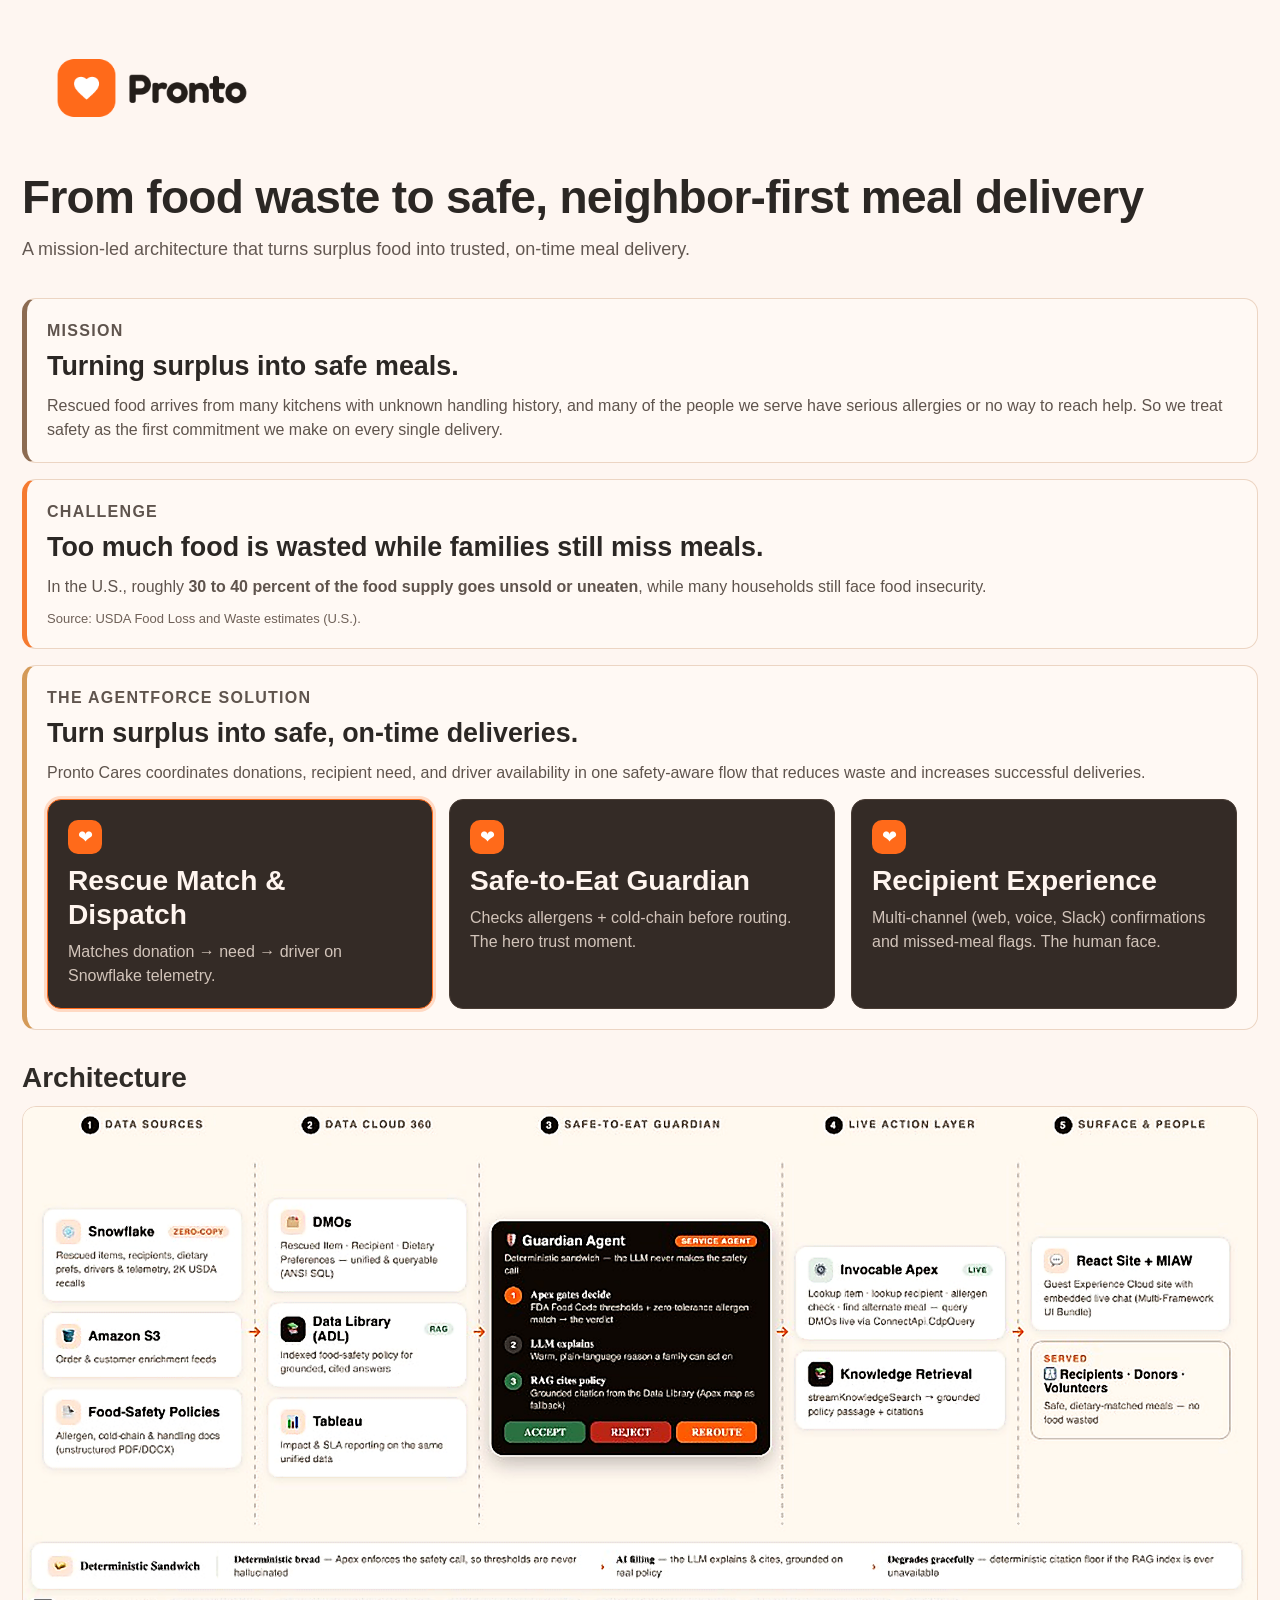
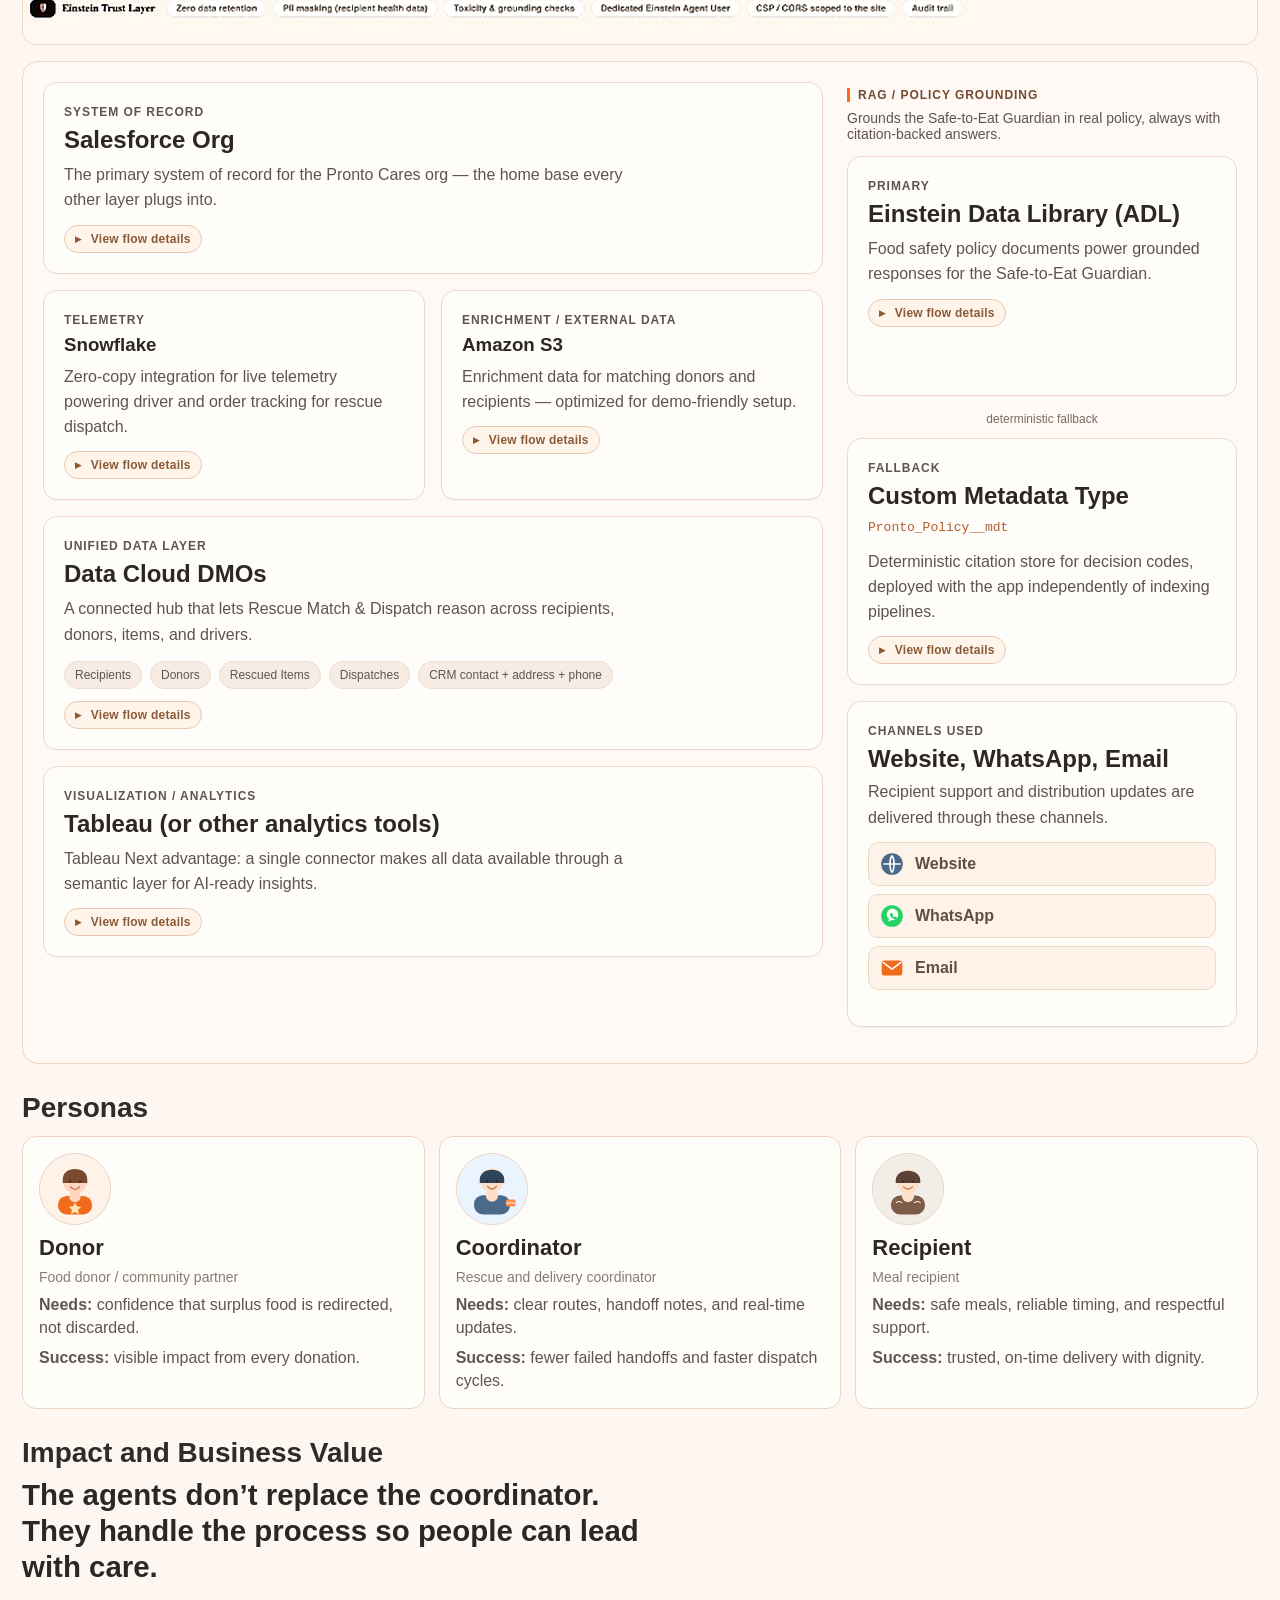
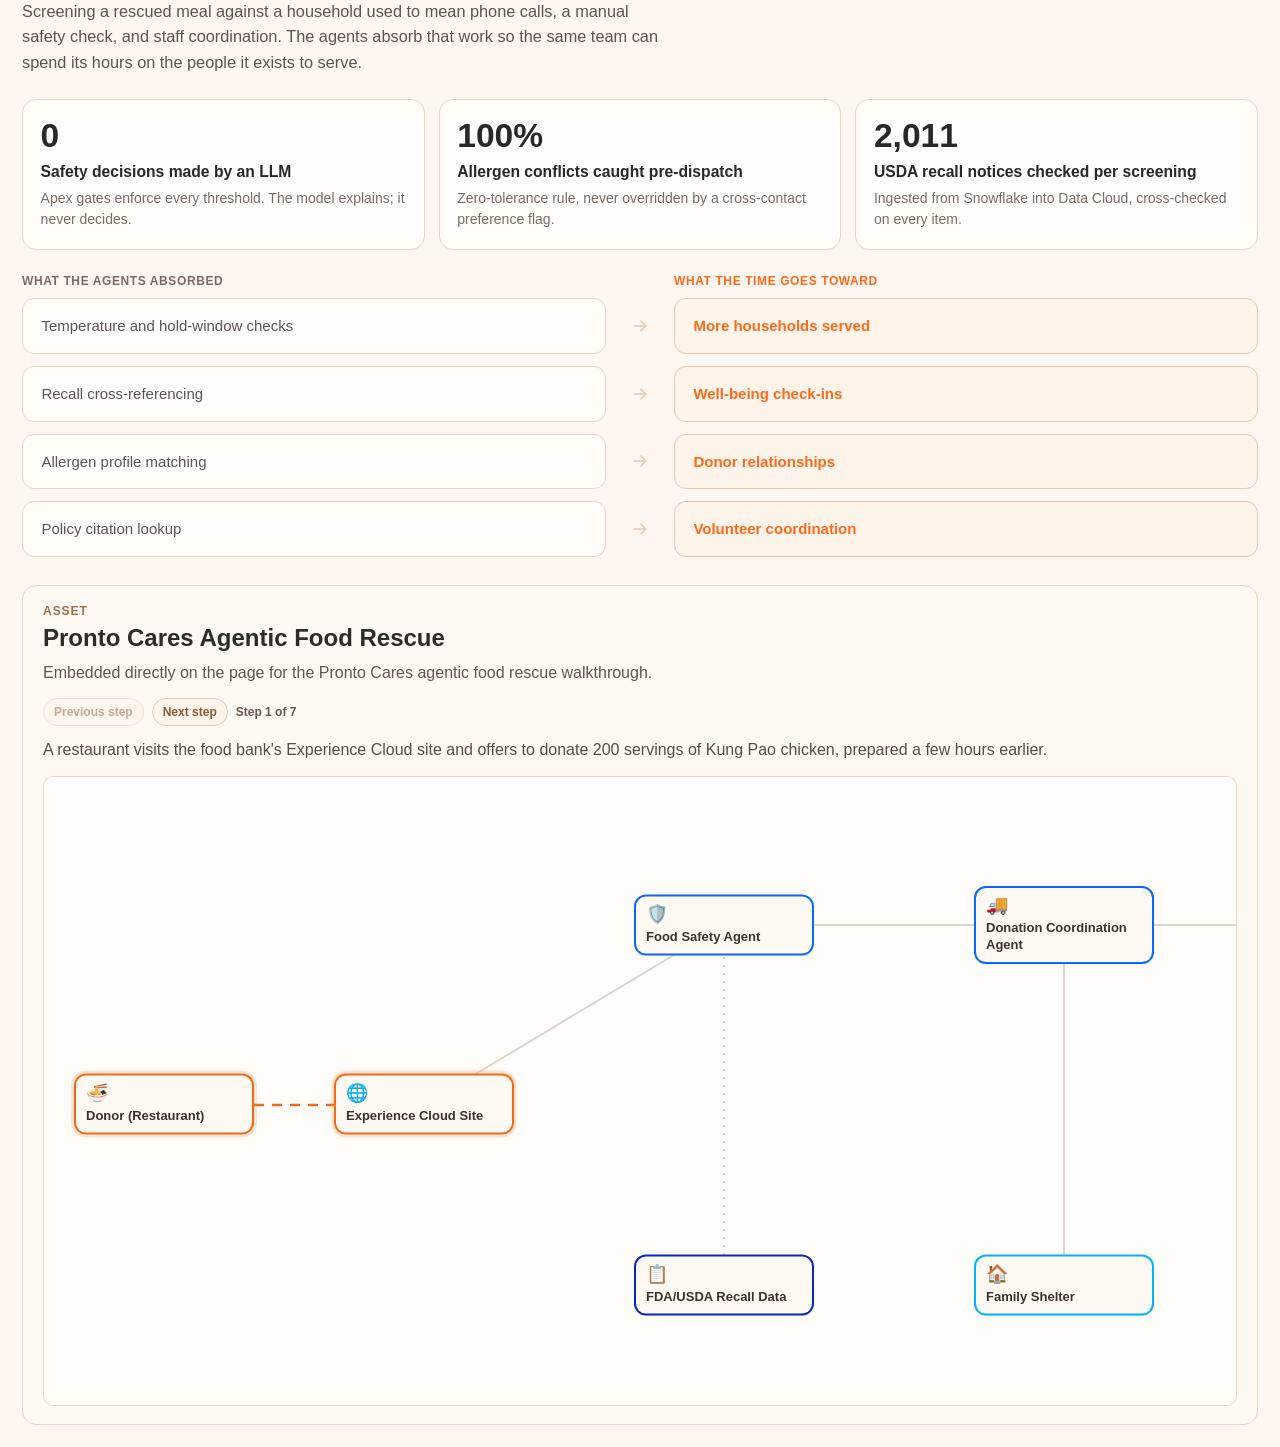
==== index.html @ dd4c53a1 "Ship higher-resolution architecture diagram for clearer readability. Use a 4K source image and const" ====
<!doctype html>
<html lang="en">
  <head>
    <meta charset="UTF-8" />
    <meta name="viewport" content="width=device-width, initial-scale=1.0" />
    <title>Pronto Cares Data Architecture</title>
    <link rel="icon" type="image/svg+xml" href="./assets/favicon-heart.svg" />
    <link rel="stylesheet" href="./styles.css" />
  </head>
  <body>
    <main class="page">
      <header class="hero">
        <img
          class="hero-logo"
          src="./extracted_images/pronto-logo-primary.png"
          alt="Pronto logo"
        />
        <div class="hero-message">
          <h1>From food waste to safe, neighbor-first meal delivery</h1>
          <p class="hero-subtitle">
            A mission-led architecture that turns surplus food into trusted, on-time meal delivery.
          </p>
        </div>
      </header>

      <section class="narrative-grid">
        <section class="narrative narrative-card mission-section">
          <p class="eyebrow">Mission</p>
          <h2>Turning surplus into safe meals.</h2>
          <p>
            Rescued food arrives from many kitchens with unknown handling history, and many of
            the people we serve have serious allergies or no way to reach help. So we treat
            safety as the first commitment we make on every single delivery.
          </p>
        </section>

        <section class="narrative narrative-card challenge-section">
          <p class="eyebrow">Challenge</p>
          <h2>Too much food is wasted while families still miss meals.</h2>
          <p>
            In the U.S., roughly <strong>30 to 40 percent of the food supply goes unsold or uneaten</strong>,
            while many households still face food insecurity.
          </p>
          <p class="source-note">Source: USDA Food Loss and Waste estimates (U.S.).</p>
        </section>

        <section class="narrative narrative-card solution-section">
          <p class="eyebrow">The Agentforce Solution</p>
          <h2>Turn surplus into safe, on-time deliveries.</h2>
          <p>
            Pronto Cares coordinates donations, recipient need, and driver availability in one
            safety-aware flow that reduces waste and increases successful deliveries.
          </p>
          <div class="agent-grid solution-agent-grid">
            <article class="agent-card clickable" data-id="rescueMatchDispatch">
              <div class="agent-chip" aria-hidden="true">❤</div>
              <h3>Rescue Match &amp; Dispatch</h3>
              <p>
                Matches donation → need → driver on Snowflake telemetry.
              </p>
            </article>

            <article class="agent-card clickable" data-id="safeToEatGuardian">
              <div class="agent-chip" aria-hidden="true">❤</div>
              <h3>Safe-to-Eat Guardian</h3>
              <p>
                Checks allergens + cold-chain before routing. The hero trust moment.
              </p>
            </article>

            <article class="agent-card clickable" data-id="wellBeingCheckIn">
              <div class="agent-chip" aria-hidden="true">❤</div>
              <h3>Recipient Experience</h3>
              <p>
                Multi-channel (web, voice, Slack) confirmations and missed-meal flags. The human face.
              </p>
            </article>
          </div>
        </section>

      </section>

      <h2 class="section-heading architecture-heading">Architecture</h2>
      <img
        class="architecture-reference-image"
        src="./assets/pronto-cares-reference-architecture-4k.png"
        alt="Pronto Cares reference architecture diagram"
        loading="eager"
        decoding="async"
      />
      <section class="architecture-canvas">
      <section class="layout">
        <section class="left-rail">
          <article class="card card-wide clickable architecture-card" data-id="salesforceOrg">
            <p class="label">System of Record</p>
            <h2>Salesforce Org</h2>
            <p>
              The primary system of record for the Pronto Cares org — the home
              base every other layer plugs into.
            </p>
            <button class="architecture-toggle" type="button" aria-expanded="false" aria-controls="flow-salesforceOrg">
              View flow details
            </button>
            <div class="flow-details" id="flow-salesforceOrg">
              <p><strong>Inputs:</strong> Agent interactions, service workflows, and CRM entities.</p>
              <p><strong>Transform:</strong> Operational context, routing rules, and case state are normalized.</p>
              <p><strong>Output:</strong> Structured records consumed by Data Cloud and downstream telemetry joins.</p>
            </div>
          </article>

          <div class="row">
            <article class="card clickable architecture-card" data-id="snowflake">
              <p class="label">Telemetry</p>
              <h3>Snowflake</h3>
              <p>
                Zero-copy integration for live telemetry powering driver and
                order tracking for rescue dispatch.
              </p>
              <button class="architecture-toggle" type="button" aria-expanded="false" aria-controls="flow-snowflake">
                View flow details
              </button>
              <div class="flow-details" id="flow-snowflake">
                <p><strong>Inputs:</strong> Driver pings, order lifecycle events, and dispatch timestamps.</p>
                <p><strong>Transform:</strong> Near real-time telemetry joins identify delay and exception patterns.</p>
                <p><strong>Output:</strong> Dispatch confidence signals used by Rescue Match &amp; Dispatch.</p>
              </div>
            </article>
            <article class="card clickable architecture-card" data-id="amazonS3">
              <p class="label">Enrichment / External Data</p>
              <h3>Amazon S3</h3>
              <p>
                Enrichment data for matching donors and recipients — optimized
                for demo-friendly setup.
              </p>
              <button class="architecture-toggle" type="button" aria-expanded="false" aria-controls="flow-amazonS3">
                View flow details
              </button>
              <div class="flow-details" id="flow-amazonS3">
                <p><strong>Inputs:</strong> Partner files, preferences, and recipient profile enrichments.</p>
                <p><strong>Transform:</strong> Batch validation and shape alignment for harmonization.</p>
                <p><strong>Output:</strong> Enriched records merged into Data Cloud DMOs for matching quality.</p>
              </div>
            </article>
          </div>

          <article class="card card-wide clickable architecture-card" data-id="dataCloudDmos">
            <p class="label">Unified Data Layer</p>
            <h2>Data Cloud DMOs</h2>
            <p>
              A connected hub that lets Rescue Match &amp; Dispatch reason across
              recipients, donors, items, and drivers.
            </p>
            <ul class="pill-row">
              <li>Recipients</li>
              <li>Donors</li>
              <li>Rescued Items</li>
              <li>Dispatches</li>
              <li>CRM contact + address + phone</li>
            </ul>
            <button class="architecture-toggle" type="button" aria-expanded="false" aria-controls="flow-dataCloudDmos">
              View flow details
            </button>
            <div class="flow-details" id="flow-dataCloudDmos">
              <p><strong>Inputs:</strong> CRM records, Snowflake telemetry, and S3 enrichment feeds.</p>
              <p><strong>Transform:</strong> Identity resolution and canonical DMO mapping across domains.</p>
              <p><strong>Output:</strong> A single reasoning graph consumed by agents and analytics.</p>
            </div>
          </article>

          <article class="card card-wide clickable architecture-card" data-id="tableau">
            <p class="label">Visualization / Analytics</p>
            <h2>Tableau (or other analytics tools)</h2>
            <p>
              Tableau Next advantage: a single connector makes all data
              available through a semantic layer for AI-ready insights.
            </p>
            <button class="architecture-toggle" type="button" aria-expanded="false" aria-controls="flow-tableau">
              View flow details
            </button>
            <div class="flow-details" id="flow-tableau">
              <p><strong>Inputs:</strong> Unified DMO tables and operational outcome metrics.</p>
              <p><strong>Transform:</strong> Semantic-layer modeling for role-specific dashboards.</p>
              <p><strong>Output:</strong> Explainable performance views for mission, safety, and delivery SLAs.</p>
            </div>
          </article>
        </section>

        <section class="right-rail">
          <div class="rail-title">RAG / Policy Grounding</div>
          <p class="rail-subtitle">
            Grounds the Safe-to-Eat Guardian in real policy, always with
            citation-backed answers.
          </p>

          <article class="card card-tall clickable architecture-card" data-id="adlPrimary">
            <p class="label">Primary</p>
            <h2>Einstein Data Library (ADL)</h2>
            <p>
              Food safety policy documents power grounded responses for the
              Safe-to-Eat Guardian.
            </p>
            <button class="architecture-toggle" type="button" aria-expanded="false" aria-controls="flow-adlPrimary">
              View flow details
            </button>
            <div class="flow-details" id="flow-adlPrimary">
              <p><strong>Inputs:</strong> Food-safety policies and grounded governance documents.</p>
              <p><strong>Transform:</strong> Retrieval + citation selection for policy-safe generation.</p>
              <p><strong>Output:</strong> Traceable answers for Safe-to-Eat Guardian decisions.</p>
            </div>
          </article>

          <div class="fallback-tag">deterministic fallback</div>

          <article class="card card-tall clickable architecture-card" data-id="customMetadata">
            <p class="label">Fallback</p>
            <h2>Custom Metadata Type</h2>
            <p class="mono">Pronto_Policy__mdt</p>
            <p>
              Deterministic citation store for decision codes, deployed with
              the app independently of indexing pipelines.
            </p>
            <button class="architecture-toggle" type="button" aria-expanded="false" aria-controls="flow-customMetadata">
              View flow details
            </button>
            <div class="flow-details" id="flow-customMetadata">
              <p><strong>Inputs:</strong> Curated policy snippets keyed by decision reason code.</p>
              <p><strong>Transform:</strong> Deterministic lookup when ADL retrieval is unavailable.</p>
              <p><strong>Output:</strong> Guaranteed citation fallback for resilient trust behavior.</p>
            </div>
          </article>

          <article class="card channels-card">
            <p class="label">Channels Used</p>
            <h2>Website, WhatsApp, Email</h2>
            <p>Recipient support and distribution updates are delivered through these channels.</p>
            <ul class="channel-list">
              <li class="channel-item">
                <span class="channel-logo" aria-hidden="true">
                  <svg viewBox="0 0 24 24" role="img">
                    <circle cx="12" cy="12" r="10" fill="#4b6a89"></circle>
                    <path d="M4.5 12h15M12 4.5c2.5 2.5 2.5 12.5 0 15M12 4.5c-2.5 2.5-2.5 12.5 0 15" stroke="#fff" stroke-width="1.5" fill="none" stroke-linecap="round"></path>
                  </svg>
                </span>
                <span>Website</span>
              </li>
              <li class="channel-item">
                <span class="channel-logo" aria-hidden="true">
                  <svg viewBox="0 0 24 24" role="img">
                    <circle cx="12" cy="12" r="10" fill="#25D366"></circle>
                    <path d="M8.6 17.4l.7-2.6a5.3 5.3 0 1 1 2.7 1l-3.4 1.6z" fill="#fff"></path>
                    <path d="M10.8 9.6c.2-.4.4-.4.6-.4h.4c.1 0 .3 0 .4.2l.8 1.3c.1.2.1.3 0 .5l-.3.4c-.1.1-.2.3-.1.4.2.4.6.8 1.1 1.1.2.1.3.1.4-.1l.4-.4c.1-.1.3-.2.5-.1l1.2.6c.2.1.3.3.2.5l-.5 1c-.1.2-.3.3-.5.3h-.5c-1.1 0-2.3-.8-3.2-1.6-.8-.8-1.6-1.9-1.6-3 0-.4 0-.6.1-.9z" fill="#25D366"></path>
                  </svg>
                </span>
                <span>WhatsApp</span>
              </li>
              <li class="channel-item">
                <span class="channel-logo" aria-hidden="true">
                  <svg viewBox="0 0 24 24" role="img">
                    <rect x="2.5" y="5" width="19" height="14" rx="2.5" fill="#f26b1d"></rect>
                    <path d="M4 7l8 6 8-6" stroke="#fff" stroke-width="1.6" fill="none" stroke-linecap="round" stroke-linejoin="round"></path>
                  </svg>
                </span>
                <span>Email</span>
              </li>
            </ul>
          </article>
        </section>
      </section>
      </section>

      <h2 class="section-heading">Personas</h2>
      <section class="personas">
        <article class="persona-card clickable" data-id="personaDonor">
          <img class="persona-avatar-image" src="./assets/avatar-donor.svg" alt="Donor persona avatar" />
          <h3>Donor</h3>
          <p class="persona-role">Food donor / community partner</p>
          <p>
            <strong>Needs:</strong> confidence that surplus food is redirected, not discarded.
          </p>
          <p>
            <strong>Success:</strong> visible impact from every donation.
          </p>
        </article>
        <article class="persona-card clickable" data-id="personaDriver">
          <img class="persona-avatar-image" src="./assets/avatar-driver.svg" alt="Coordinator persona avatar" />
          <h3>Coordinator</h3>
          <p class="persona-role">Rescue and delivery coordinator</p>
          <p>
            <strong>Needs:</strong> clear routes, handoff notes, and real-time updates.
          </p>
          <p>
            <strong>Success:</strong> fewer failed handoffs and faster dispatch cycles.
          </p>
        </article>
        <article class="persona-card clickable" data-id="personaRecipient">
          <img class="persona-avatar-image" src="./assets/avatar-recipient.svg" alt="Recipient persona avatar" />
          <h3>Recipient</h3>
          <p class="persona-role">Meal recipient</p>
          <p>
            <strong>Needs:</strong> safe meals, reliable timing, and respectful support.
          </p>
          <p>
            <strong>Success:</strong> trusted, on-time delivery with dignity.
          </p>
        </article>
      </section>

      <!-- ==========================================================================
           Pronto Cares — Impact & Business Value section
           Insert directly after the Personas section, before the closing/footer.
           Self-contained: styles are scoped under .pc-impact, no JS required.
           ========================================================================== -->

      <section class="pc-impact" id="impact" aria-labelledby="pc-impact-heading">
        <div class="pc-impact__inner">
          <h2 class="section-heading pc-impact-section-heading" id="pc-impact-heading">Impact and Business Value</h2>
          <h3 class="pc-impact__heading">
            The agents don&rsquo;t replace the coordinator. They handle the process so people can lead with care.
          </h3>
          <p class="pc-impact__lede">
            Screening a rescued meal against a household used to mean phone calls, a manual
            safety check, and staff coordination. The agents absorb that work so the same
            team can spend its hours on the people it exists to serve.
          </p>

          <!-- Verified claims — categorical, no baseline required -->
          <ul class="pc-impact__metrics" aria-label="Verified system behavior">
            <li class="pc-metric">
              <span class="pc-metric__value">0</span>
              <span class="pc-metric__label">Safety decisions made by an LLM</span>
              <span class="pc-metric__detail">
                Apex gates enforce every threshold. The model explains; it never decides.
              </span>
            </li>
            <li class="pc-metric">
              <span class="pc-metric__value">100%</span>
              <span class="pc-metric__label">Allergen conflicts caught pre-dispatch</span>
              <span class="pc-metric__detail">
                Zero-tolerance rule, never overridden by a cross-contact preference flag.
              </span>
            </li>
            <li class="pc-metric">
              <span class="pc-metric__value">2,011</span>
              <span class="pc-metric__label">USDA recall notices checked per screening</span>
              <span class="pc-metric__detail">
                Ingested from Snowflake into Data Cloud, cross-checked on every item.
              </span>
            </li>
          </ul>

          <!-- Reallocation grid — the 4B framing -->
          <div class="pc-realloc">
            <div class="pc-realloc__headers" aria-hidden="true">
              <p class="pc-realloc__colhead pc-realloc__colhead--from">What the agents absorbed</p>
              <p class="pc-realloc__colhead pc-realloc__colhead--to">What the time goes toward</p>
            </div>

            <ul class="pc-realloc__list">
              <li class="pc-realloc__row">
                <div class="pc-realloc__cell pc-realloc__cell--from">
                  <span class="pc-realloc__mobilelabel">Absorbed</span>
                  Temperature and hold-window checks
                </div>
                <div class="pc-realloc__arrow" aria-hidden="true">
                  <svg viewBox="0 0 24 24" width="20" height="20" fill="none"
                       stroke="currentColor" stroke-width="1.75"
                       stroke-linecap="round" stroke-linejoin="round">
                    <path d="M5 12h14M13 6l6 6-6 6"/>
                  </svg>
                </div>
                <div class="pc-realloc__cell pc-realloc__cell--to">
                  <span class="pc-realloc__mobilelabel">Returned to</span>
                  More households served
                </div>
              </li>

              <li class="pc-realloc__row">
                <div class="pc-realloc__cell pc-realloc__cell--from">
                  <span class="pc-realloc__mobilelabel">Absorbed</span>
                  Recall cross-referencing
                </div>
                <div class="pc-realloc__arrow" aria-hidden="true">
                  <svg viewBox="0 0 24 24" width="20" height="20" fill="none"
                       stroke="currentColor" stroke-width="1.75"
                       stroke-linecap="round" stroke-linejoin="round">
                    <path d="M5 12h14M13 6l6 6-6 6"/>
                  </svg>
                </div>
                <div class="pc-realloc__cell pc-realloc__cell--to">
                  <span class="pc-realloc__mobilelabel">Returned to</span>
                  Well-being check-ins
                </div>
              </li>

              <li class="pc-realloc__row">
                <div class="pc-realloc__cell pc-realloc__cell--from">
                  <span class="pc-realloc__mobilelabel">Absorbed</span>
                  Allergen profile matching
                </div>
                <div class="pc-realloc__arrow" aria-hidden="true">
                  <svg viewBox="0 0 24 24" width="20" height="20" fill="none"
                       stroke="currentColor" stroke-width="1.75"
                       stroke-linecap="round" stroke-linejoin="round">
                    <path d="M5 12h14M13 6l6 6-6 6"/>
                  </svg>
                </div>
                <div class="pc-realloc__cell pc-realloc__cell--to">
                  <span class="pc-realloc__mobilelabel">Returned to</span>
                  Donor relationships
                </div>
              </li>

              <li class="pc-realloc__row">
                <div class="pc-realloc__cell pc-realloc__cell--from">
                  <span class="pc-realloc__mobilelabel">Absorbed</span>
                  Policy citation lookup
                </div>
                <div class="pc-realloc__arrow" aria-hidden="true">
                  <svg viewBox="0 0 24 24" width="20" height="20" fill="none"
                       stroke="currentColor" stroke-width="1.75"
                       stroke-linecap="round" stroke-linejoin="round">
                    <path d="M5 12h14M13 6l6 6-6 6"/>
                  </svg>
                </div>
                <div class="pc-realloc__cell pc-realloc__cell--to">
                  <span class="pc-realloc__mobilelabel">Returned to</span>
                  Volunteer coordination
                </div>
              </li>
            </ul>
          </div>

        </div>
      </section>

      <section class="asset-section" aria-labelledby="asset-heading">
        <p class="eyebrow">Asset</p>
        <h2 class="asset-heading" id="asset-heading">Pronto Cares Agentic Food Rescue</h2>
        <p class="asset-subtitle">
          Embedded directly on the page for the Pronto Cares agentic food rescue walkthrough.
        </p>
        <div class="asset-flow" aria-live="polite">
          <div class="asset-flow-toolbar">
            <button class="asset-flow-btn" type="button" id="asset-flow-prev">Previous step</button>
            <button class="asset-flow-btn" type="button" id="asset-flow-next">Next step</button>
            <span class="asset-flow-step" id="asset-flow-step"></span>
          </div>
          <p class="asset-flow-narration" id="asset-flow-narration"></p>
          <div class="asset-flow-canvas" id="asset-flow-canvas"></div>
        </div>
        <script id="pronto-cares-agentic-food-rescue" type="application/json">
{
  "meta": {
    "title": "Pronto Cares — Agentic Food Rescue",
    "description": "A donated meal is safety-checked, routed to a shelter, and personalized to a family's allergy — then reallocated so nothing is wasted. Multiple agents coordinate in minutes what used to take phone calls and manual checks."
  },
  "nodes": [
    { "id": "donor", "label": "Donor (Restaurant)", "x": 80, "y": 420, "color": "#00B3FF", "icon": "🍜" },
    { "id": "site", "label": "Experience Cloud Site", "x": 340, "y": 420, "color": "#066AFE", "icon": "🌐" },
    { "id": "food_safety", "label": "Food Safety Agent", "x": 640, "y": 240, "color": "#066AFE", "icon": "🛡️" },
    { "id": "recall", "label": "FDA/USDA Recall Data", "x": 640, "y": 600, "color": "#022AC0", "icon": "📋" },
    { "id": "coord", "label": "Donation Coordination Agent", "x": 980, "y": 240, "color": "#066AFE", "icon": "🚚" },
    { "id": "shelter", "label": "Family Shelter", "x": 980, "y": 600, "color": "#00B3FF", "icon": "🏠" },
    { "id": "campaign", "label": "Campaign Agent", "x": 1320, "y": 240, "color": "#066AFE", "icon": "✉️" },
    { "id": "family", "label": "Recipient Family", "x": 1320, "y": 600, "color": "#00B3FF", "icon": "👨‍👩‍👧" },
    { "id": "whatsapp", "label": "WhatsApp Chat", "x": 1640, "y": 600, "color": "#00B3FF", "icon": "💬" },
    { "id": "nutrition", "label": "Nutrition & Eligibility Agent", "x": 1960, "y": 420, "color": "#066AFE", "icon": "🥗" },
    { "id": "knowledge", "label": "Food-Safety Knowledge (RAG)", "x": 1960, "y": 120, "color": "#022AC0", "icon": "📚" },
    { "id": "reroute", "label": "Safe Alternative Meal", "x": 2320, "y": 300, "color": "#FCC003", "icon": "🔄" },
    { "id": "other_home", "label": "Another Household", "x": 2320, "y": 600, "color": "#00B3FF", "icon": "🏡" }
  ],
  "edges": [
    { "id": "e1", "from": "donor", "to": "site", "label": "offers 200 servings", "style": "solid", "animated": true },
    { "id": "e2", "from": "site", "to": "food_safety", "label": "submits donation", "style": "solid", "animated": true },
    { "id": "e3", "from": "food_safety", "to": "recall", "label": "checks recalls", "style": "dotted", "animated": false },
    { "id": "e4", "from": "food_safety", "to": "coord", "label": "ACCEPT — safe", "style": "solid", "animated": true },
    { "id": "e5", "from": "coord", "to": "shelter", "label": "reserves + books pickup", "style": "solid", "animated": true },
    { "id": "e6", "from": "coord", "to": "campaign", "label": "notify recipient", "style": "solid", "animated": false },
    { "id": "e7", "from": "campaign", "to": "family", "label": "email + WhatsApp", "style": "solid", "animated": true },
    { "id": "e8", "from": "family", "to": "whatsapp", "label": "taps to chat", "style": "solid", "animated": true },
    { "id": "e9", "from": "whatsapp", "to": "nutrition", "label": "\"child has peanut allergy\"", "style": "solid", "animated": true },
    { "id": "e10", "from": "nutrition", "to": "knowledge", "label": "checks allergen policy", "style": "dotted", "animated": false },
    { "id": "e11", "from": "nutrition", "to": "reroute", "label": "REROUTE — swap meal", "style": "solid", "animated": true },
    { "id": "e12", "from": "reroute", "to": "family", "label": "safe meal confirmed", "style": "dashed", "animated": true },
    { "id": "e13", "from": "nutrition", "to": "other_home", "label": "Kung Pao reallocated", "style": "dashed", "animated": true }
  ],
  "steps": [
    {
      "id": "s1",
      "activeNodeIds": ["donor", "site"],
      "activeEdgeIds": ["e1"],
      "narration": "A restaurant visits the food bank's Experience Cloud site and offers to donate 200 servings of Kung Pao chicken, prepared a few hours earlier."
    },
    {
      "id": "s2",
      "activeNodeIds": ["site", "food_safety", "recall"],
      "activeEdgeIds": ["e2", "e3"],
      "narration": "The Food Safety Agent automatically reviews the donation — checking food-safety guidelines, expiration windows, and 2,000+ live FDA/USDA recall notices. The decision is deterministic; no hallucinated safety calls."
    },
    {
      "id": "s3",
      "activeNodeIds": ["food_safety", "coord", "shelter"],
      "activeEdgeIds": ["e4", "e5"],
      "narration": "It determines the food is safe and confirms the donation in real time. The Donation Coordination Agent finds a nearby family shelter with an immediate need, reserves the donation, and coordinates pickup logistics."
    },
    {
      "id": "s4",
      "activeNodeIds": ["coord", "campaign", "family"],
      "activeEdgeIds": ["e6", "e7"],
      "narration": "The Campaign Agent sends the recipient family a personalized email and a WhatsApp message — with click-to-chat — letting them know a fresh meal will be available that evening, with pickup details."
    },
    {
      "id": "s5",
      "activeNodeIds": ["family", "whatsapp", "nutrition"],
      "activeEdgeIds": ["e8", "e9"],
      "narration": "The parent taps the WhatsApp message to chat with the AI assistant and mentions that their child was recently diagnosed with a peanut allergy."
    },
    {
      "id": "s6",
      "activeNodeIds": ["nutrition", "knowledge", "reroute"],
      "activeEdgeIds": ["e10", "e11"],
      "narration": "The Nutrition & Eligibility Agent reviews the meal ingredients, recognizes Kung Pao contains peanuts, and — citing the zero-tolerance allergen policy from the knowledge base — determines it is not safe. It finds a safe alternative meal at the same location and updates the reservation automatically."
    },
    {
      "id": "s7",
      "activeNodeIds": ["reroute", "family", "other_home", "nutrition"],
      "activeEdgeIds": ["e12", "e13"],
      "narration": "The family gets an instant confirmation of the new, safe meal — while the original Kung Pao is reallocated to another household without dietary restrictions. No food is wasted; every family receives a safe meal."
    }
  ],
  "glossary": [
    {
      "term": "Deterministic gates",
      "definition": "Apex rules that decide ACCEPT / REJECT / REROUTE against FDA Food Code thresholds — the safety call is code, not the LLM, so it can't be hallucinated."
    },
    {
      "term": "RAG",
      "definition": "Retrieval-Augmented Generation — the agent's explanation and policy citation are pulled live from the food-safety knowledge library, not invented."
    },
    {
      "term": "MIAW",
      "definition": "Messaging for In-App and Web — the embedded chat channel that puts the same agent on the website and WhatsApp."
    },
    {
      "term": "Zero-tolerance allergen rule",
      "definition": "A hard-allergen match is never overridden by a recipient's cross-contact preference; the item must be rerouted."
    }
  ],
  "callout": {
    "enabled": true,
    "text": "Multiple phone calls, manual safety checks, and staff coordination → handled by AI agents in minutes. Safer food, less waste, personalized service, more families served with the same staff."
  }
}
        </script>
      </section>
    </main>

    <script src="./app.js"></script>
  </body>
</html>
---- styles.css ----
:root {
  --bg: #fef6f1;
  --card: #fffdfa;
  --text: #2b2724;
  --muted: #5f544d;
  --accent: #ff6a1a;
  --accent-soft: #ffe0cc;
  --border: #efd8c8;
  --section-gap: 28px;
}

* {
  box-sizing: border-box;
}

body {
  margin: 0;
  font-family: "Avenir Next", "Nunito", "Segoe UI", sans-serif;
  background: var(--bg);
  color: var(--text);
}

.page {
  max-width: 1280px;
  margin: 0 auto;
  padding: 28px 22px 22px;
}

.hero {
  display: block;
  margin-bottom: 36px;
}

.hero-logo {
  display: block;
  width: min(260px, 48vw);
  height: auto;
  margin: 0 0 24px;
}

.hero-message {
  max-width: none;
}

.section-heading {
  margin: var(--section-gap) 0 12px;
  font-size: 28px;
  color: #2f2b27;
}

.hero-subtitle {
  margin: 12px 0 0;
  font-size: 18px;
  line-height: 1.45;
  color: #635852;
  max-width: 760px;
}

.narrative-grid {
  display: grid;
  grid-template-columns: 1fr;
  gap: 16px;
  margin-top: 20px;
}

.narrative {
  background: #fff9f4;
  border: 1px solid #ecd5c3;
  border-radius: 14px;
  padding: 20px;
}

.narrative h2 {
  margin: 6px 0 10px;
  font-size: clamp(1.45rem, 2.1vw, 1.9rem);
  line-height: 1.3;
  max-width: none;
}

.narrative p {
  margin: 0;
  color: #5f544d;
  line-height: 1.5;
  font-size: 16px;
}

.narrative-card {
  margin-bottom: 0;
}

.challenge-section {
  border-left: 5px solid #f57a30;
}

.solution-section {
  border-left: 5px solid #d49a58;
}

.solution-agent-grid {
  margin-top: 14px;
  grid-template-columns: repeat(3, 1fr);
  gap: 16px;
}

.mission-section {
  border-left: 5px solid #8c6b51;
}

.source-note {
  margin-top: 10px !important;
  font-size: 13px !important;
  color: #6f6158 !important;
}

.architecture-heading {
  margin-top: 32px;
}

.architecture-reference-image {
  width: 100%;
  max-width: 1500px;
  height: auto;
  display: block;
  margin: 4px auto 16px;
  border: 1px solid #ecd5c3;
  border-radius: 14px;
  background: #fffdfa;
  image-rendering: -webkit-optimize-contrast;
}

.architecture-canvas {
  position: relative;
  background: #fff9f5;
  border: 1px solid #edd7c7;
  border-radius: 16px;
  padding: 20px;
}

.embedded-agents {
  background: #2a221d;
  border: 1px solid #3a302a;
  border-radius: 18px;
  padding: 28px 24px 24px;
  margin-bottom: 22px;
}

.eyebrow-dark {
  color: #d2c2b6;
}

.embedded-title {
  margin: 2px 0 10px;
  color: #fff7f2;
  font-size: 54px;
  line-height: 1.08;
  letter-spacing: -0.02em;
}

.embedded-subtitle {
  margin: 0 0 20px;
  max-width: 1100px;
  color: #d6cbc3;
  font-size: 18px;
  line-height: 1.45;
}

.agent-grid {
  display: grid;
  grid-template-columns: repeat(3, 1fr);
  gap: 16px;
}

.agent-card {
  background: #342b26;
  border: 1.5px solid #4a3d35;
  border-radius: 14px;
  padding: 20px;
}

.agent-chip {
  width: 34px;
  height: 34px;
  border-radius: 10px;
  display: inline-flex;
  align-items: center;
  justify-content: center;
  background: var(--accent);
  color: #fff;
  font-size: 18px;
  margin-bottom: 10px;
}

.agent-card h3 {
  margin: 0 0 8px;
  color: #fff5ef;
  font-size: clamp(1.4rem, 2.2vw, 1.8rem);
  line-height: 1.2;
}

.agent-card p {
  margin: 0;
  color: #d2c4ba;
  font-size: 16px;
  line-height: 1.5;
}

.eyebrow {
  margin: 0;
  text-transform: uppercase;
  letter-spacing: 0.08em;
  font-size: 12px;
  font-weight: 600;
  color: #a36f4a;
}

h1 {
  margin: 0;
  grid-column: 1 / span 1;
  font-size: 46px;
  line-height: 1.12;
  letter-spacing: -0.015em;
}

.review-badge {
  border: 1px solid var(--border);
  background: white;
  border-radius: 999px;
  padding: 10px 14px;
  font-size: 13px;
  color: #61524a;
  display: inline-flex;
  align-items: center;
  gap: 8px;
}

.dot {
  width: 12px;
  height: 12px;
  border-radius: 3px;
  background: var(--accent);
}

.layout {
  display: grid;
  grid-template-columns: 2fr 1fr;
  gap: 24px;
}

.row {
  display: grid;
  grid-template-columns: 1fr 1fr;
  gap: 16px;
}

.card {
  background: var(--card);
  border: 1.5px solid var(--border);
  border-radius: 14px;
  padding: 20px;
  margin-bottom: 16px;
  box-shadow: 0 1px 0 rgba(0, 0, 0, 0.02);
}

.card h2,
.card h3 {
  margin: 4px 0 8px;
}

.card p {
  margin: 0;
  color: var(--muted);
  line-height: 1.58;
  max-width: 66ch;
}

.label {
  text-transform: uppercase;
  letter-spacing: 0.08em;
  color: #744a30;
  font-size: 12px;
  font-weight: 700;
}

.card-wide {
  min-height: 138px;
}

.card-tall {
  min-height: 240px;
}

.rail-title {
  font-size: 12px;
  font-weight: 700;
  letter-spacing: 0.08em;
  text-transform: uppercase;
  color: #744a30;
  margin-top: 6px;
  border-left: 3px solid var(--accent);
  padding-left: 8px;
}

.rail-subtitle {
  margin: 8px 0 14px;
  color: var(--muted);
  font-size: 14px;
}

.pill-row {
  list-style: none;
  padding: 0;
  margin: 14px 0 0;
  display: flex;
  flex-wrap: wrap;
  gap: 8px;
}

.pill-row li {
  font-size: 12px;
  background: #f7ece4;
  border: 1px solid #ebddd2;
  color: #5f5650;
  border-radius: 999px;
  padding: 6px 10px;
}

.fallback-tag {
  text-align: center;
  margin: 0 0 12px;
  color: #7a6c63;
  font-size: 12px;
}

.mono {
  font-family: ui-monospace, SFMono-Regular, Menlo, Monaco, Consolas, monospace;
  color: #b45f2e !important;
  font-size: 13px;
  margin-bottom: 10px !important;
}

.clickable {
  cursor: pointer;
  transition: all 140ms ease;
}

.clickable:hover {
  transform: translateY(-1px);
  border-color: #ebb182;
}

.clickable:focus-visible,
.architecture-toggle:focus-visible,
.asset-flow-btn:focus-visible,
.v2-btn:focus-visible {
  outline: 3px solid var(--accent);
  outline-offset: 2px;
  box-shadow: 0 0 0 4px rgba(255, 106, 26, 0.18);
}

.clickable.active {
  border-color: var(--accent);
  box-shadow: 0 0 0 3px var(--accent-soft);
}

.architecture-card {
  position: relative;
}

.architecture-toggle {
  margin-top: 12px;
  border: 1px solid #e8c9b0;
  border-radius: 999px;
  background: #fff4ea;
  color: #8a5a36;
  font-size: 12px;
  font-weight: 700;
  letter-spacing: 0.02em;
  padding: 6px 10px;
  cursor: pointer;
}

.architecture-toggle::before {
  content: "▸";
  margin-right: 6px;
}

.architecture-card.expanded .architecture-toggle::before {
  content: "▾";
}

.flow-details {
  max-height: 0;
  overflow: hidden;
  opacity: 0;
  margin-top: 0;
  transition: max-height 240ms ease, opacity 180ms ease, margin-top 180ms ease;
}

.architecture-card.expanded .flow-details {
  max-height: 220px;
  opacity: 1;
  margin-top: 10px;
}

.flow-details p {
  margin: 0 0 6px;
  font-size: 14px;
  line-height: 1.5;
}

.flow-details p:last-child {
  margin-bottom: 0;
}

.channels-card h2 {
  margin-bottom: 6px;
}

.channel-list {
  list-style: none;
  padding: 0;
  margin-top: 12px;
  display: grid;
  gap: 8px;
}

.channel-item {
  display: flex;
  align-items: center;
  gap: 10px;
  background: #fff3e9;
  border: 1px solid #efd7c4;
  border-radius: 10px;
  padding: 8px 10px;
  font-weight: 700;
  color: #5f4e43;
}

.channel-logo {
  width: 26px;
  height: 26px;
  display: inline-flex;
  flex: 0 0 26px;
}

.channel-logo svg {
  width: 100%;
  height: 100%;
}

.agent-card.clickable:hover {
  border-color: #ff995e;
}

.agent-card.clickable.active {
  border-color: var(--accent);
  box-shadow: 0 0 0 3px rgba(255, 106, 26, 0.22);
}

.personas {
  display: grid;
  grid-template-columns: repeat(3, 1fr);
  gap: 14px;
  margin-top: 12px;
  margin-bottom: var(--section-gap);
}

.persona-card {
  background: #fffdfa;
  border: 1.5px solid #ecd5c3;
  border-radius: 14px;
  padding: 16px;
}

.persona-card h3 {
  margin: 10px 0 6px;
  font-size: 22px;
}

.persona-card p {
  margin: 0;
  color: #61554d;
  line-height: 1.45;
}

.persona-card p + p {
  margin-top: 6px;
}

.persona-role {
  color: #8a7a70 !important;
  font-size: 14px;
}

.persona-avatar {
  width: 56px;
  height: 56px;
  border-radius: 999px;
  display: inline-flex;
  align-items: center;
  justify-content: center;
  font-weight: 800;
  color: #fff;
  font-size: 24px;
}

.persona-avatar.donor {
  background: linear-gradient(140deg, #ff8d4a, #f26b1d);
}

.persona-avatar.driver {
  background: linear-gradient(140deg, #4b6a89, #2f4358);
}

.persona-avatar.recipient {
  background: linear-gradient(140deg, #7d5d4a, #5a4234);
}

.persona-avatar-image {
  width: 72px;
  height: 72px;
  border-radius: 999px;
  display: block;
  border: 1px solid #e6d0c0;
  background: #fff7f1;
}

.asset-section {
  margin-top: var(--section-gap);
  background: #fff9f4;
  border: 1.5px solid #ecd5c3;
  border-radius: 14px;
  padding: 18px 20px;
}

.asset-heading {
  margin: 6px 0 8px;
  font-size: 24px;
  line-height: 1.2;
  color: #2f2b27;
}

.asset-subtitle {
  margin: 0;
  color: #61554d;
  line-height: 1.45;
  max-width: 700px;
}

.asset-flow {
  margin-top: 14px;
}

.asset-flow-toolbar {
  display: flex;
  align-items: center;
  gap: 8px;
  flex-wrap: wrap;
}

.asset-flow-btn {
  border: 1px solid #e8c9b0;
  border-radius: 999px;
  background: #fff4ea;
  color: #8a5a36;
  font-size: 12px;
  font-weight: 700;
  padding: 6px 10px;
  cursor: pointer;
}

.asset-flow-btn:disabled {
  opacity: 0.5;
  cursor: not-allowed;
}

.asset-flow-step {
  color: #66584e;
  font-size: 12px;
  font-weight: 700;
}

.asset-flow-narration {
  margin: 12px 0 14px;
  color: #574c45;
  line-height: 1.5;
}

.asset-flow-canvas {
  border: 1px solid #ecd5c3;
  border-radius: 10px;
  background: #fffdfa;
  overflow: auto;
  max-height: 70vh;
}

.asset-flow-layer {
  position: relative;
}

.asset-flow-edges {
  position: absolute;
  inset: 0;
  width: 100%;
  height: 100%;
}

.asset-edge {
  stroke: #c6b4a6;
  stroke-width: 2;
  opacity: 0.55;
}

.asset-edge-solid {
  stroke-dasharray: none;
}

.asset-edge-dashed {
  stroke-dasharray: 8 5;
}

.asset-edge-dotted {
  stroke-dasharray: 2 6;
}

.asset-edge.active {
  stroke: #f26b1d;
  opacity: 1;
  stroke-width: 2.6;
}

.asset-edge.is-animated {
  stroke-dasharray: 10 8;
  animation: edge-dash 1.4s linear infinite;
}

.asset-flow-nodes {
  position: absolute;
  inset: 0;
}

.asset-node {
  position: absolute;
  width: 180px;
  transform: translate(-50%, -50%);
  background: #fff9f4;
  border: 2px solid #d8c6b8;
  border-radius: 12px;
  padding: 8px 10px;
  box-shadow: 0 1px 0 rgba(0, 0, 0, 0.04);
  transition: transform 140ms ease, box-shadow 140ms ease, border-color 140ms ease;
}

.asset-node.active {
  border-color: #f26b1d !important;
  box-shadow: 0 0 0 3px rgba(242, 107, 29, 0.18);
  transform: translate(-50%, -50%) translateY(-1px);
}

.asset-node h3 {
  margin: 6px 0 0;
  font-size: 13px;
  line-height: 1.3;
  color: #3d322c;
}

.asset-node-icon {
  font-size: 18px;
  line-height: 1;
}

/* V2 comparison page */
.v2-page {
  padding-bottom: 40px;
}

.v2-hero {
  margin-bottom: var(--section-gap);
}

.v2-kicker {
  margin: 0 0 10px;
  color: #8a5a36;
  font-size: 13px;
  font-weight: 700;
  letter-spacing: 0.04em;
  text-transform: uppercase;
}

.v2-cta-row {
  display: flex;
  gap: 10px;
  margin-top: 16px;
  flex-wrap: wrap;
}

.v2-btn {
  display: inline-flex;
  align-items: center;
  justify-content: center;
  border-radius: 999px;
  padding: 9px 14px;
  font-size: 13px;
  font-weight: 700;
  text-decoration: none;
}

.v2-btn-primary {
  background: var(--accent);
  border: 1px solid var(--accent);
  color: #fff;
}

.v2-btn-secondary {
  background: #fff4ea;
  border: 1px solid #e8c9b0;
  color: #8a5a36;
}

.v2-block {
  margin-top: var(--section-gap);
  background: #fff9f4;
  border: 1.5px solid #ecd5c3;
  border-radius: 14px;
  padding: 18px 20px;
}

.v2-section-title {
  margin: 6px 0 10px;
  font-size: clamp(1.5rem, 2.5vw, 2.2rem);
  line-height: 1.2;
  color: #2f2b27;
  max-width: 32ch;
}

.v2-section-body {
  margin: 0;
  color: #5f544d;
  line-height: 1.55;
  max-width: 75ch;
}

.v2-heading-tight {
  margin: 6px 0 8px;
}

.v2-inline-meta {
  margin: 0 0 12px;
  color: #7a6c63;
  font-size: 14px;
  font-weight: 600;
}

.v2-block .agent-grid {
  margin-top: 14px;
}

.v2-trust-note {
  margin: 10px 0 0;
  color: #7a6c63;
  font-size: 14px;
  font-weight: 600;
}

.v2-tech,
.v2-donate {
  background: #fffdfa;
}

/* Impact section styles */
.pc-impact {
  --pc-ink: var(--text);
  --pc-body: #5f544d;
  --pc-muted: #7a6c63;
  --pc-accent: var(--accent);
  --pc-accent-bg: #fff4ea;
  --pc-accent-br: #e8c9b0;
  --pc-surface: transparent;
  --pc-surface-2: #fffdfa;
  --pc-line: #ecd5c3;

  margin-top: var(--section-gap);
  padding: 0;
  background: var(--pc-surface);
  color: var(--pc-body);
  font-family: inherit;
}

.pc-impact__inner {
  max-width: none;
  margin: 0;
}

.pc-impact-section-heading {
  margin: 0 0 8px;
}

.pc-impact__heading {
  margin: 0 0 0.9rem;
  font-size: clamp(1.45rem, 2.3vw, 2rem);
  line-height: 1.22;
  font-weight: 700;
  color: var(--pc-ink);
  max-width: 38ch;
}

.pc-impact__lede {
  margin: 0 0 1.5rem;
  font-size: 1.02rem;
  line-height: 1.55;
  max-width: 72ch;
  color: var(--pc-body);
}

.pc-impact__metrics {
  list-style: none;
  margin: 0 0 1.5rem;
  padding: 0;
  display: grid;
  grid-template-columns: repeat(auto-fit, minmax(240px, 1fr));
  gap: 14px;
}

.pc-metric {
  display: flex;
  flex-direction: column;
  padding: 1.1rem 1.1rem;
  background: var(--pc-surface-2);
  border: 1px solid var(--pc-line);
  border-radius: 14px;
  box-shadow: 0 1px 0 rgba(0, 0, 0, 0.02);
}

.pc-metric__value {
  font-size: 2.1rem;
  font-weight: 700;
  line-height: 1.1;
  color: var(--pc-ink);
  font-variant-numeric: tabular-nums;
}

.pc-metric__label {
  margin-top: 0.55rem;
  font-size: 0.98rem;
  font-weight: 700;
  color: var(--pc-ink);
}

.pc-metric__detail {
  margin-top: 0.4rem;
  font-size: 0.875rem;
  line-height: 1.55;
  color: var(--pc-muted);
}

.pc-realloc__headers {
  display: grid;
  grid-template-columns: 1fr 44px 1fr;
  gap: 0.75rem;
  margin-bottom: 0.65rem;
}

.pc-realloc__colhead {
  margin: 0;
  font-size: 0.75rem;
  font-weight: 600;
  letter-spacing: 0.05em;
  text-transform: uppercase;
}

.pc-realloc__colhead--from { color: var(--pc-muted); }
.pc-realloc__colhead--to   { grid-column: 3; color: var(--pc-accent); }

.pc-realloc__list {
  list-style: none;
  margin: 0;
  padding: 0;
  display: flex;
  flex-direction: column;
  gap: 0.75rem;
}

.pc-realloc__row {
  display: grid;
  grid-template-columns: 1fr 44px 1fr;
  gap: 0.75rem;
  align-items: stretch;
}

.pc-realloc__cell {
  display: flex;
  align-items: center;
  padding: 1rem 1.15rem;
  border-radius: 12px;
  font-size: 0.9375rem;
  line-height: 1.45;
  border: 1px solid var(--pc-line);
  background: var(--pc-surface-2);
  color: var(--pc-body);
}

.pc-realloc__cell--to {
  background: var(--pc-accent-bg);
  border-color: var(--pc-accent-br);
  color: var(--pc-accent);
  font-weight: 600;
}

.pc-realloc__arrow {
  display: flex;
  align-items: center;
  justify-content: center;
  color: var(--pc-accent-br);
}

.pc-realloc__mobilelabel { display: none; }

@keyframes edge-dash {
  to {
    stroke-dashoffset: -26;
  }
}

@media (max-width: 980px) {
  .hero-logo {
    width: min(220px, 62vw);
    margin-bottom: 14px;
  }
  .hero {
    margin-bottom: 24px;
  }
  .hero-message {
    max-width: 100%;
  }
  .narrative-grid {
    grid-template-columns: 1fr;
    margin-top: 20px;
  }
  .layout {
    grid-template-columns: 1fr;
  }
  .hero {
    grid-template-columns: 1fr;
  }
  h1 {
    font-size: 34px;
    line-height: 1.12;
  }
  .row {
    grid-template-columns: 1fr;
  }
  .agent-grid {
    grid-template-columns: 1fr;
  }
  .personas {
    grid-template-columns: 1fr;
  }
  .embedded-title {
    font-size: 34px;
  }
  .embedded-subtitle {
    font-size: 16px;
  }
  .agent-card h3 {
    font-size: 26px;
  }
  .agent-card p {
    font-size: 15px;
  }
  .narrative h2 {
    font-size: 24px;
  }
  .v2-block {
    padding: 16px;
  }
  .v2-section-title {
    font-size: 28px;
  }
}

@media (max-width: 640px) {
  .pc-impact { margin-top: 20px; }
  .pc-realloc__headers { display: none; }
  .pc-realloc__list { gap: 1.25rem; }
  .pc-realloc__row { grid-template-columns: 1fr; gap: 0.4rem; }
  .pc-realloc__arrow { transform: rotate(90deg); height: 22px; }
  .pc-realloc__mobilelabel {
    display: block;
    font-size: 0.6875rem;
    font-weight: 600;
    letter-spacing: 0.05em;
    text-transform: uppercase;
    color: var(--pc-muted);
    margin-bottom: 0.2rem;
  }
  .pc-realloc__cell {
    display: block;
    padding: 0.85rem 1rem;
  }
  .pc-realloc__cell--to .pc-realloc__mobilelabel { color: var(--pc-accent); }
}

@media (prefers-reduced-motion: no-preference) {
  .pc-metric, .pc-realloc__cell { transition: border-color 0.18s ease; }
  .pc-metric:hover { border-color: #c8b09d; }
}
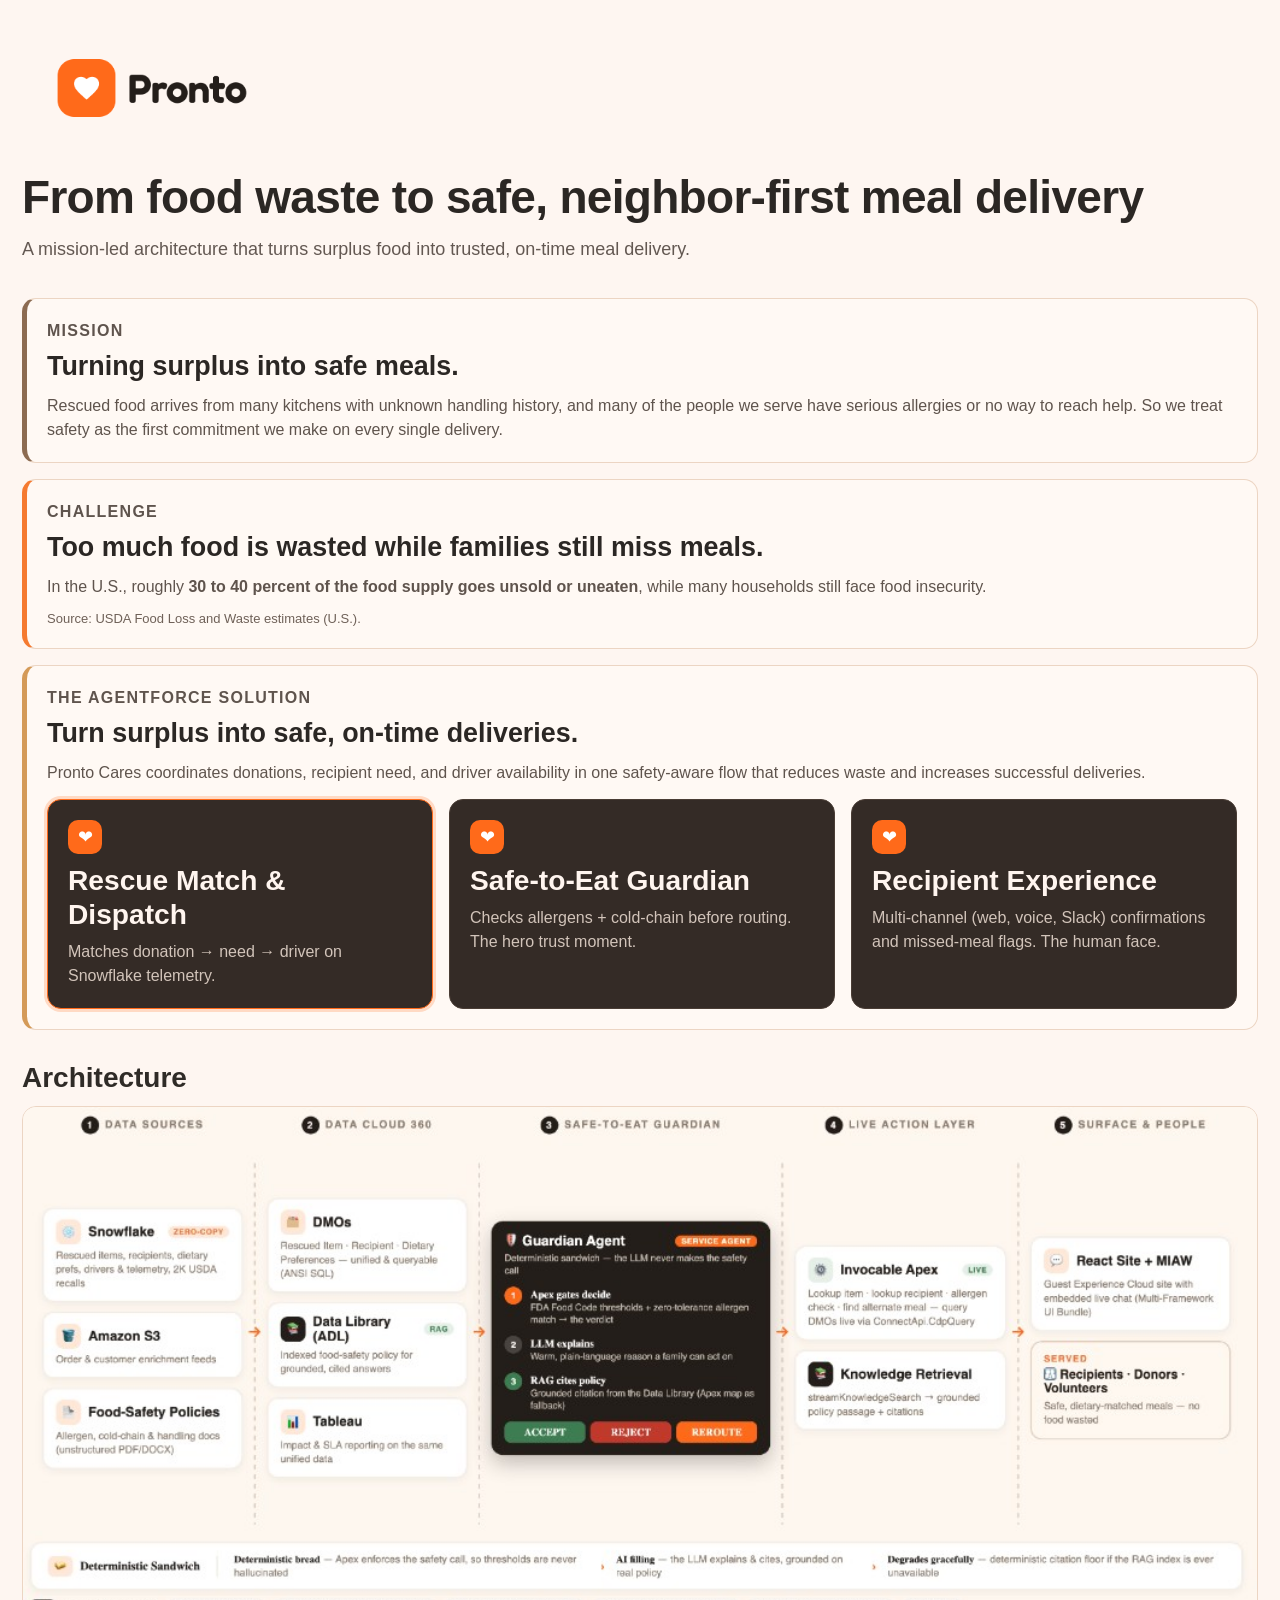
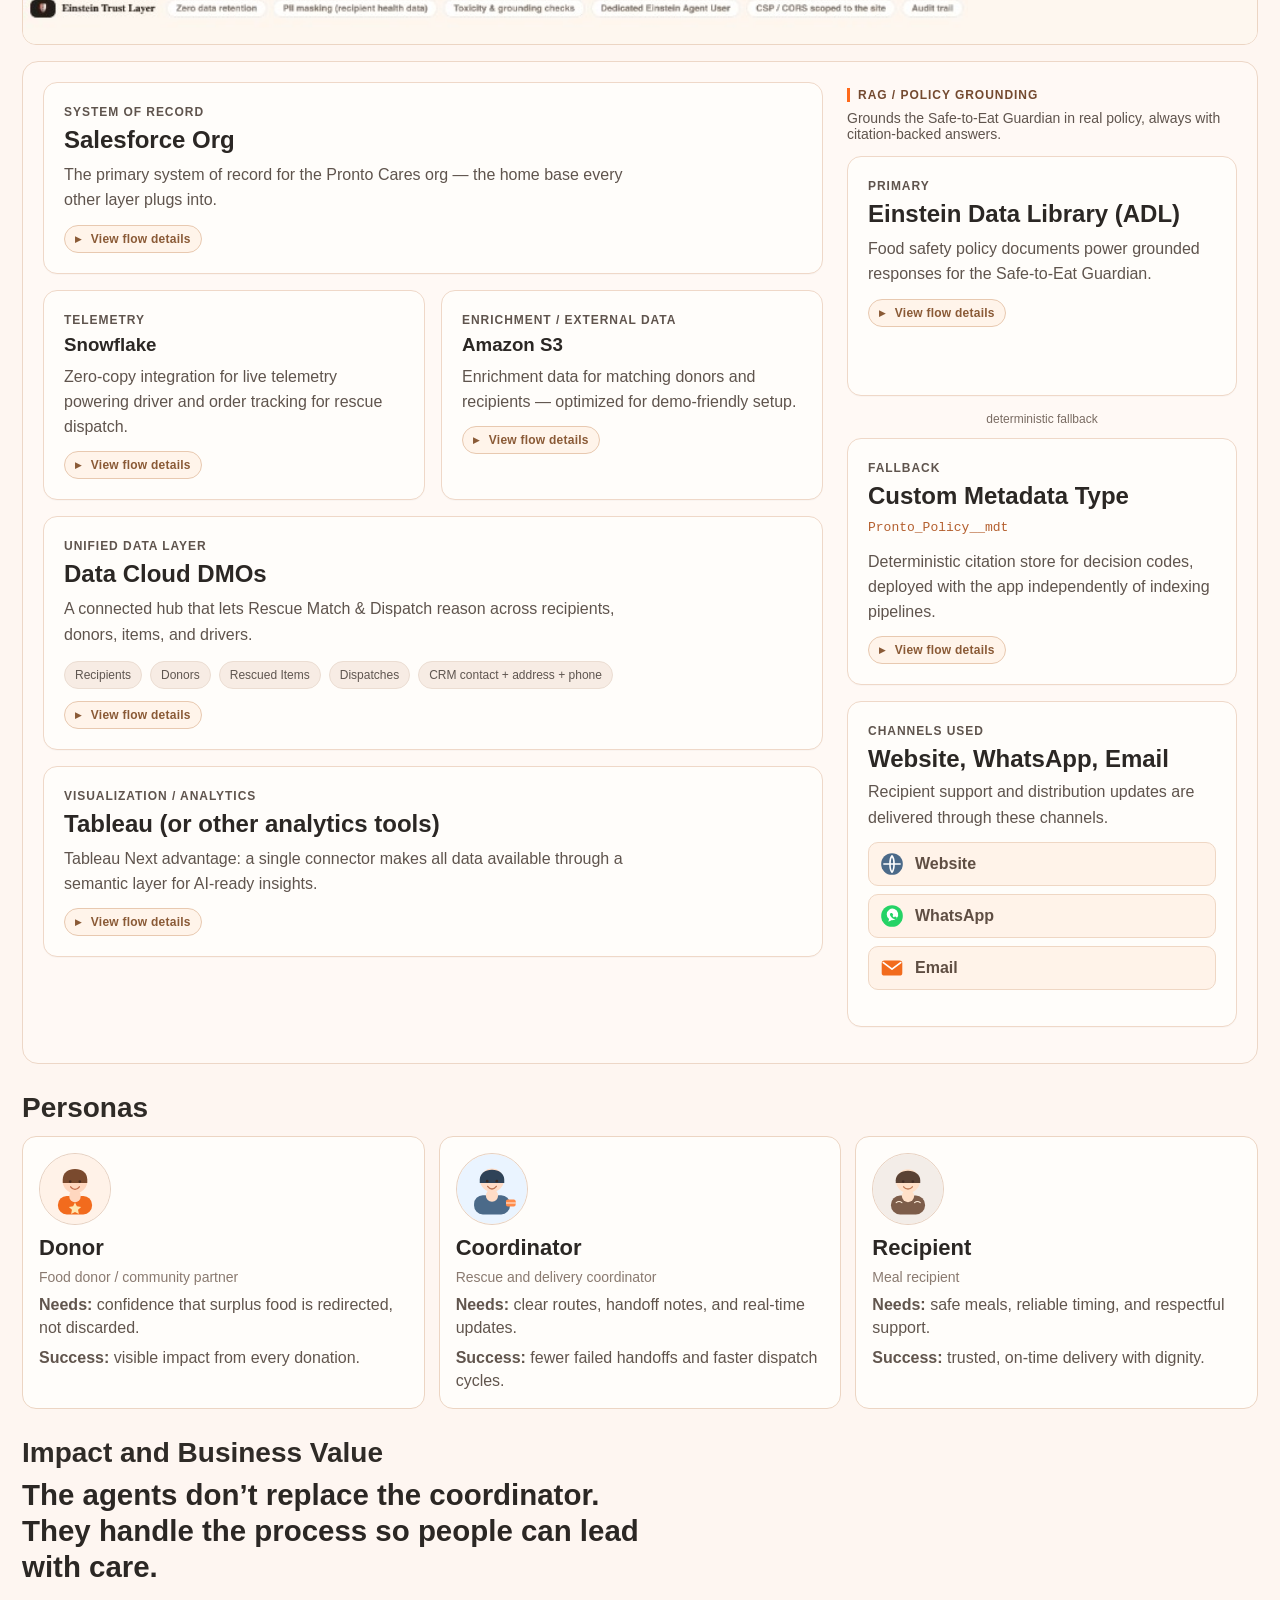
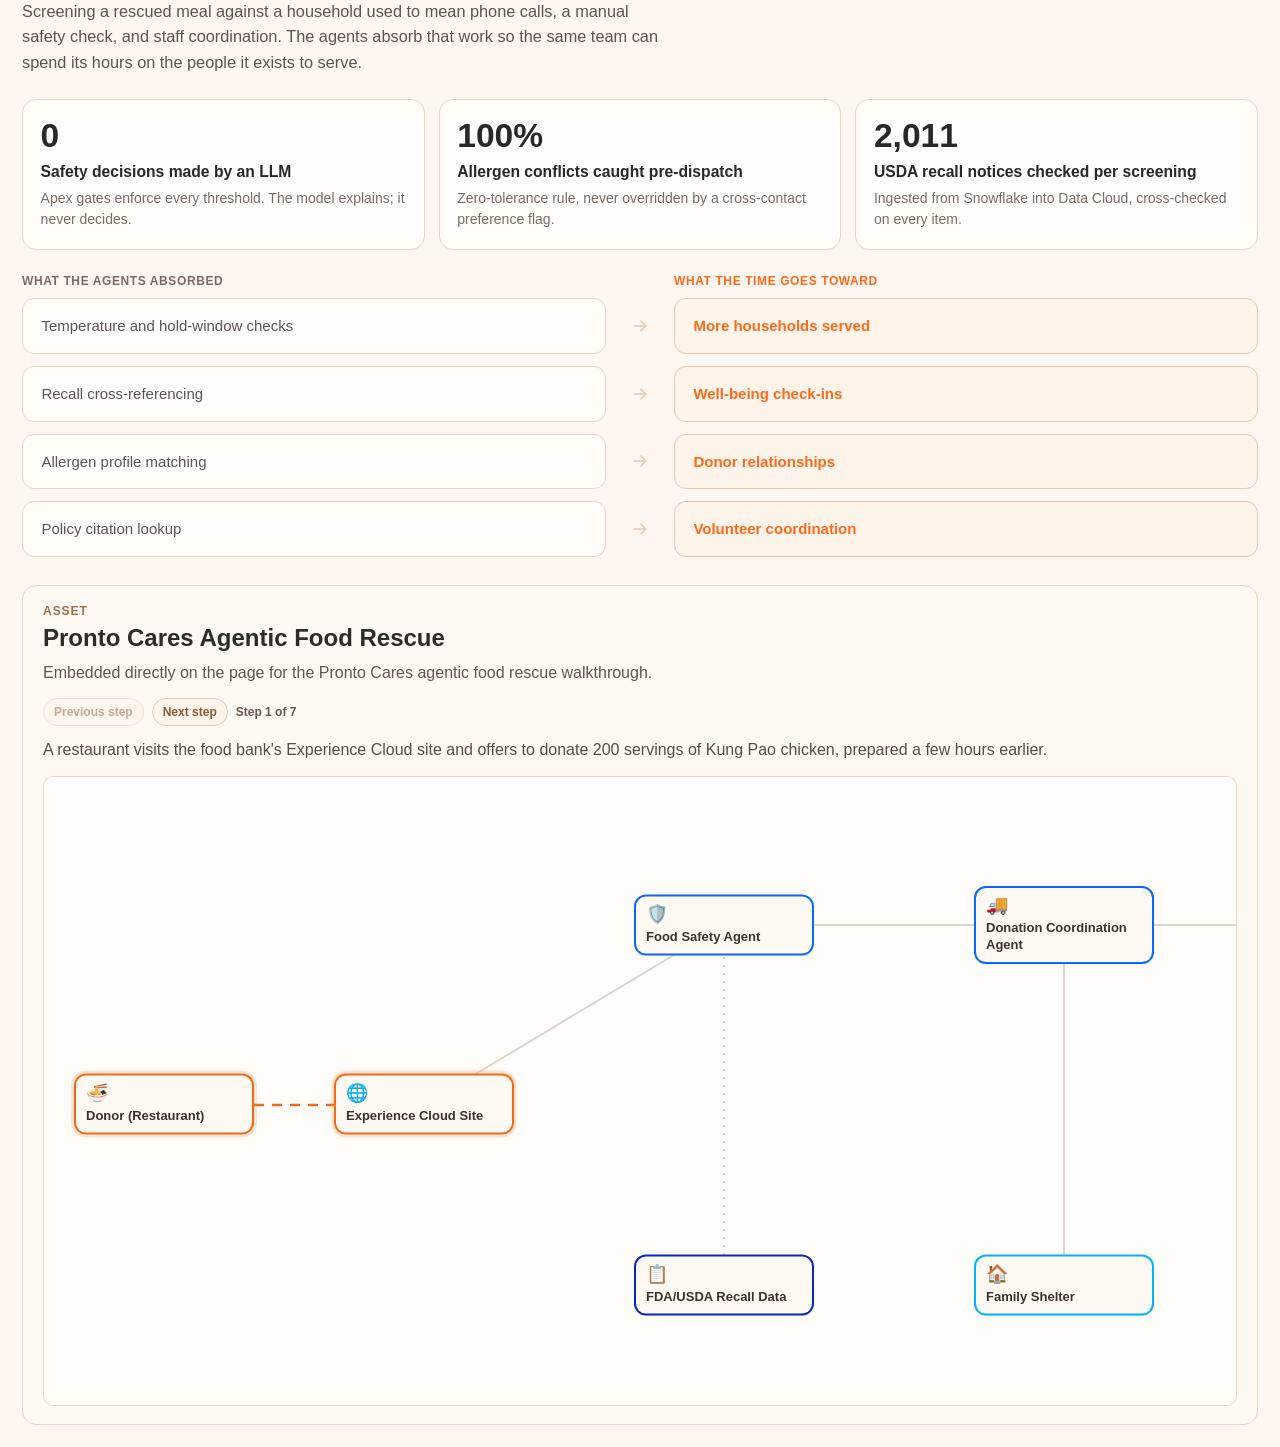
==== commit 7df2ff9d: "Use original architecture image source for legibility. Revert the architecture section to the user-p" ====
--- a/index.html
+++ b/index.html
@@ -83,7 +83,7 @@
       <h2 class="section-heading architecture-heading">Architecture</h2>
       <img
         class="architecture-reference-image"
-        src="./assets/pronto-cares-reference-architecture-4k.png"
+        src="./assets/pronto-cares-reference-architecture.png"
         alt="Pronto Cares reference architecture diagram"
         loading="eager"
         decoding="async"
--- a/styles.css
+++ b/styles.css
@@ -118,14 +118,12 @@
 
 .architecture-reference-image {
   width: 100%;
-  max-width: 1500px;
   height: auto;
   display: block;
-  margin: 4px auto 16px;
+  margin: 4px 0 16px;
   border: 1px solid #ecd5c3;
   border-radius: 14px;
   background: #fffdfa;
-  image-rendering: -webkit-optimize-contrast;
 }
 
 .architecture-canvas {
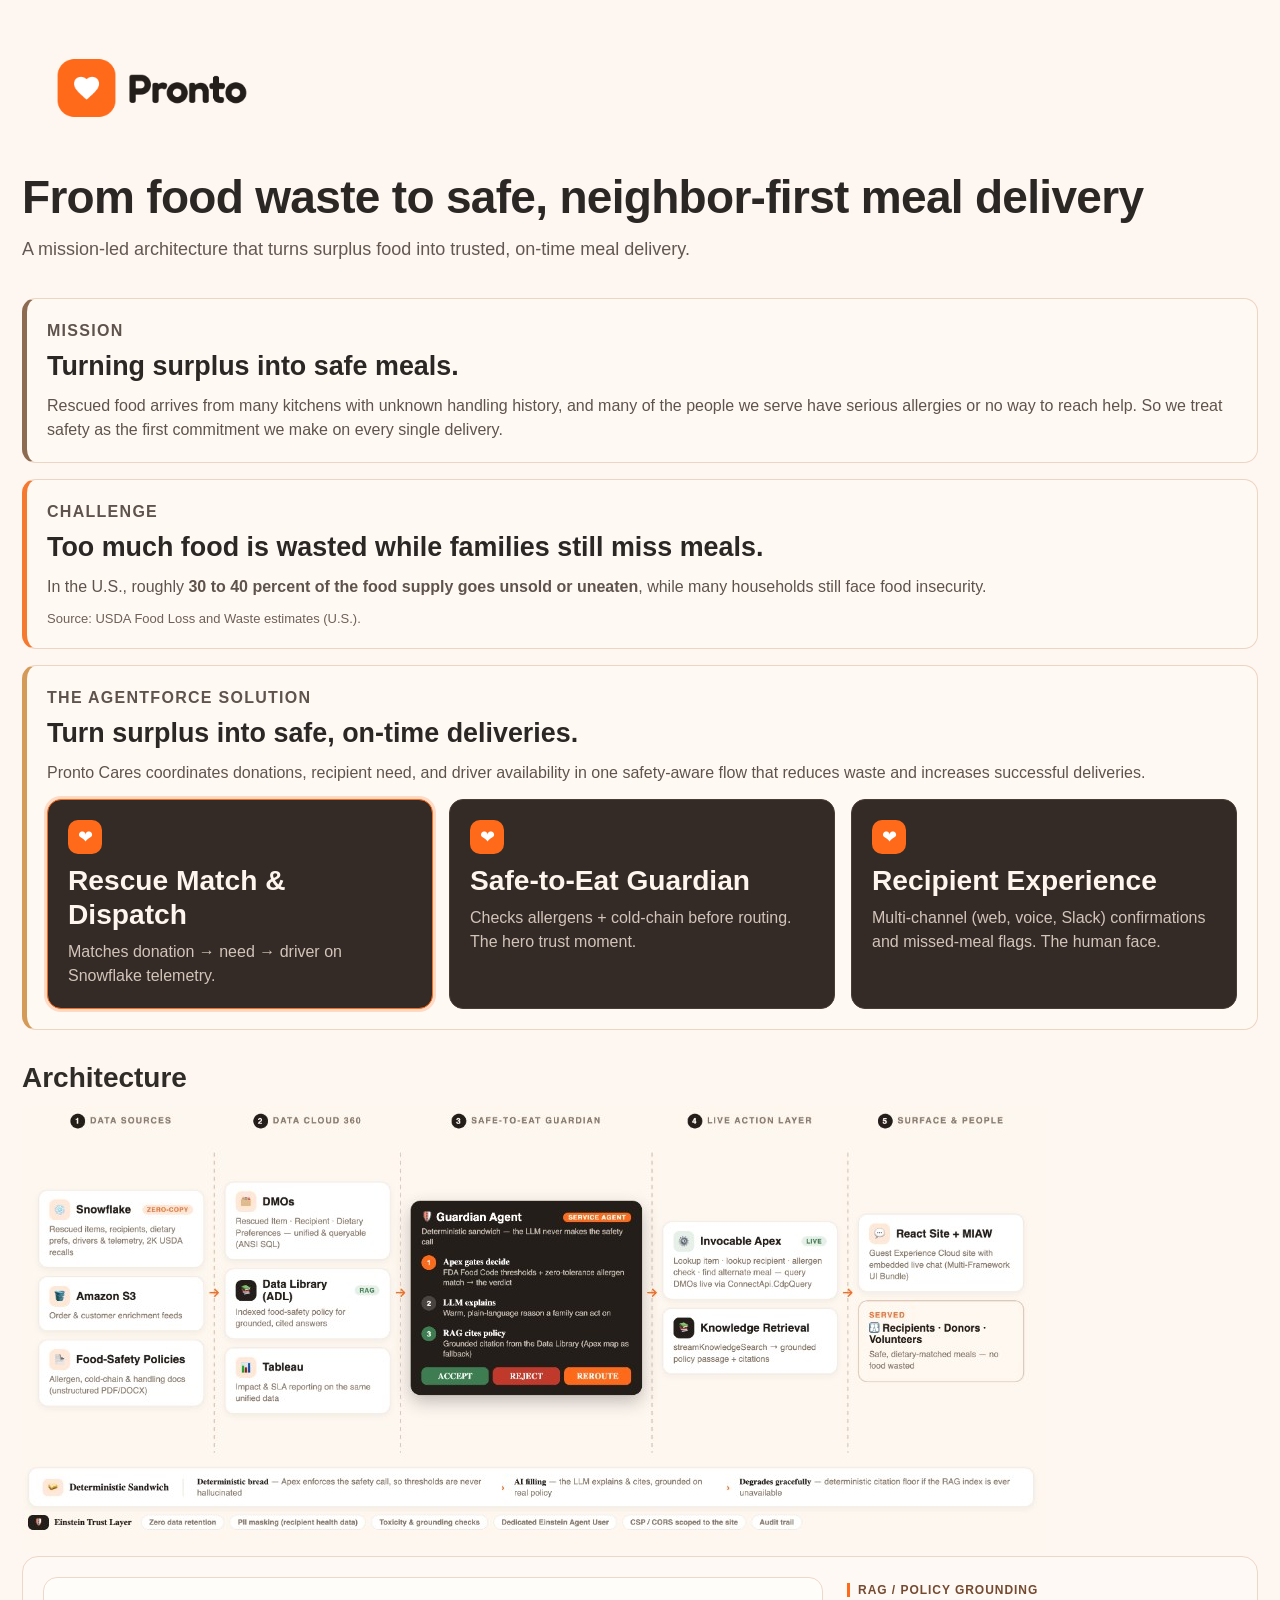
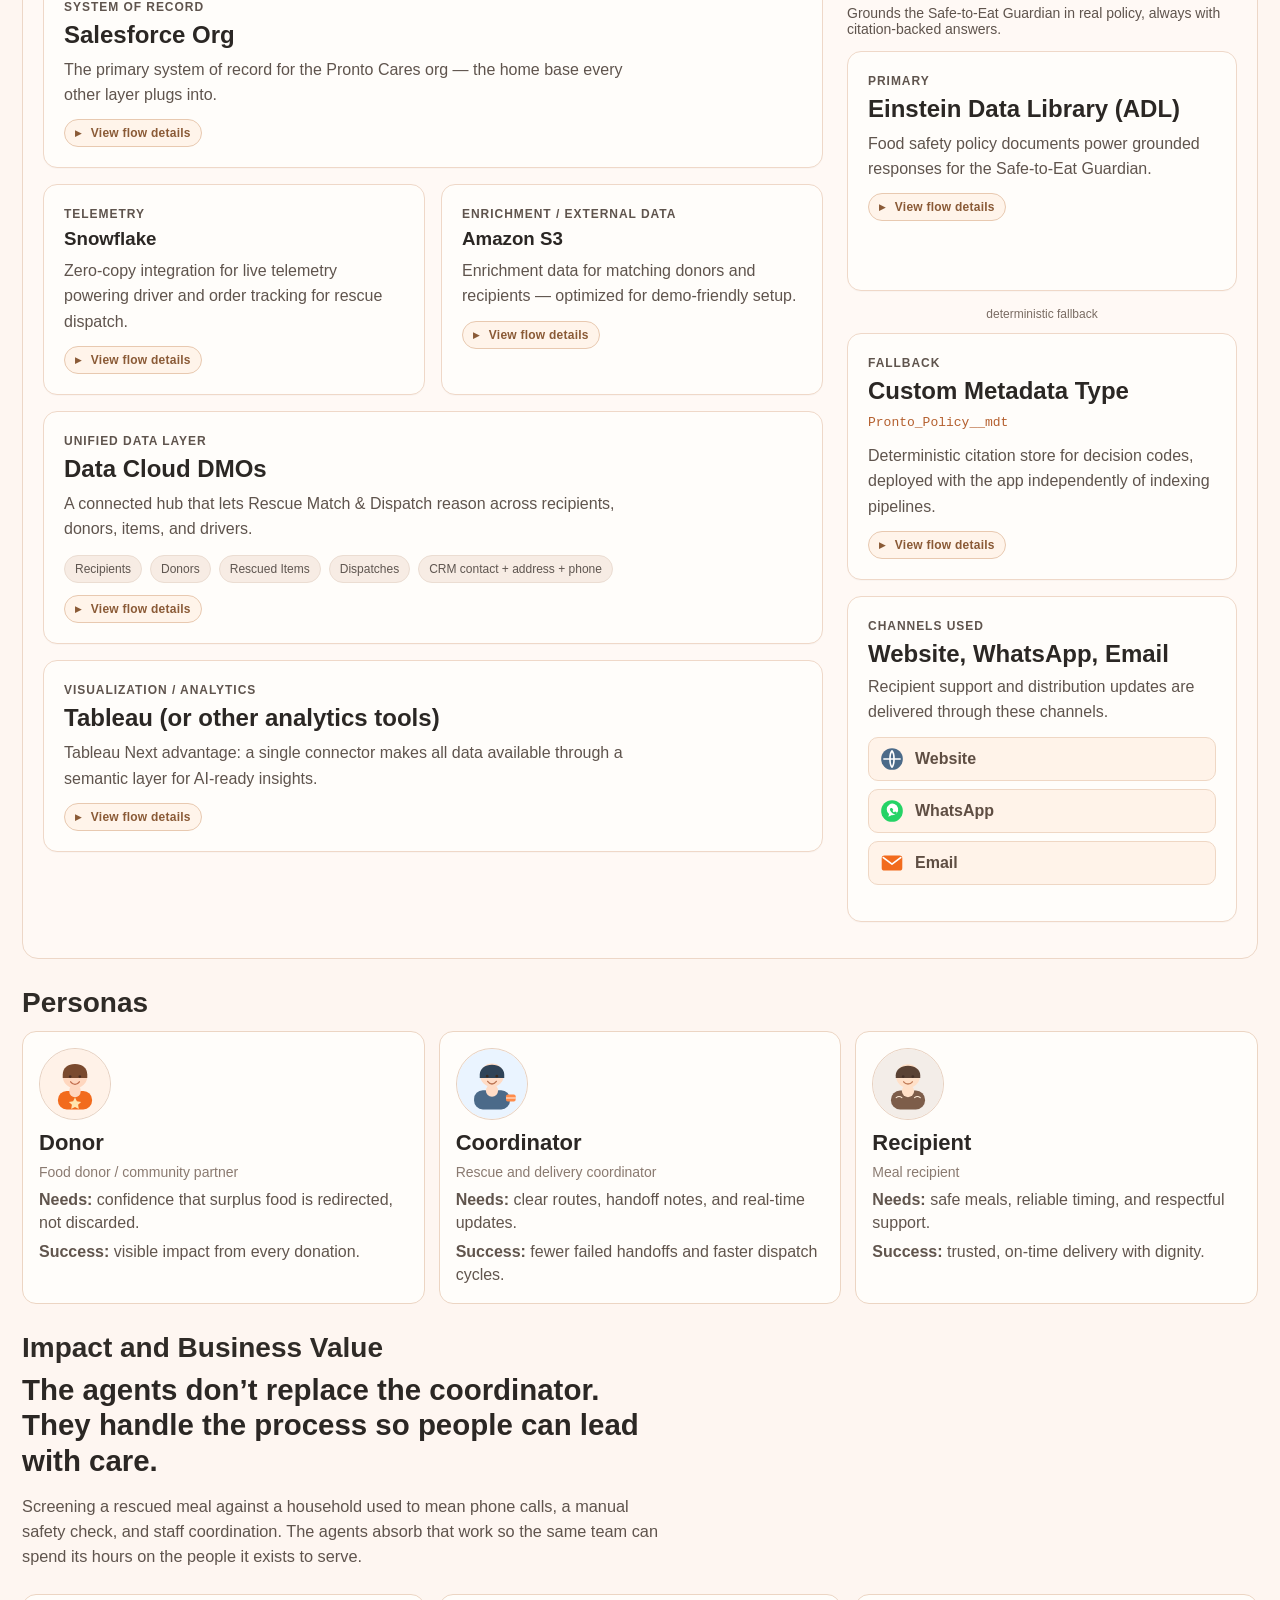
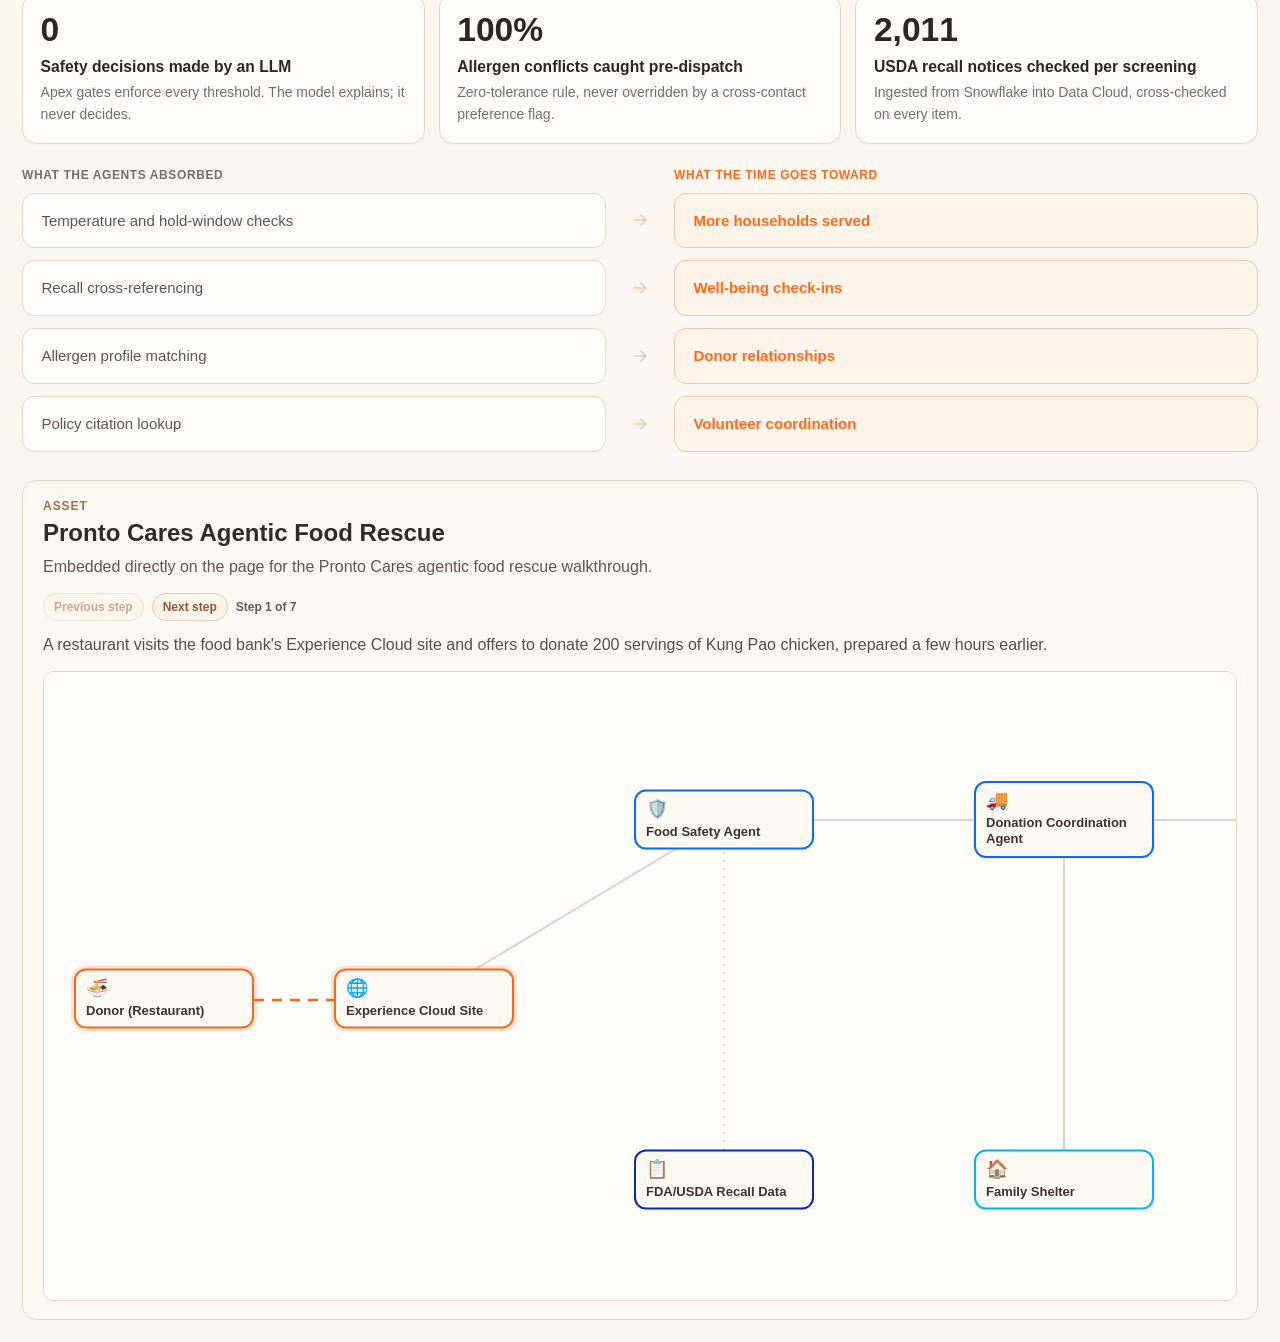
==== commit bd4f78df: "Embed architecture image without presentation overrides. Remove custom architecture image class styl" ====
--- a/index.html
+++ b/index.html
@@ -81,13 +81,7 @@
       </section>
 
       <h2 class="section-heading architecture-heading">Architecture</h2>
-      <img
-        class="architecture-reference-image"
-        src="./assets/pronto-cares-reference-architecture.png"
-        alt="Pronto Cares reference architecture diagram"
-        loading="eager"
-        decoding="async"
-      />
+      <img src="./assets/pronto-cares-reference-architecture.png" alt="Pronto Cares reference architecture diagram" />
       <section class="architecture-canvas">
       <section class="layout">
         <section class="left-rail">
--- a/styles.css
+++ b/styles.css
@@ -114,16 +114,6 @@
 
 .architecture-heading {
   margin-top: 32px;
-}
-
-.architecture-reference-image {
-  width: 100%;
-  height: auto;
-  display: block;
-  margin: 4px 0 16px;
-  border: 1px solid #ecd5c3;
-  border-radius: 14px;
-  background: #fffdfa;
 }
 
 .architecture-canvas {
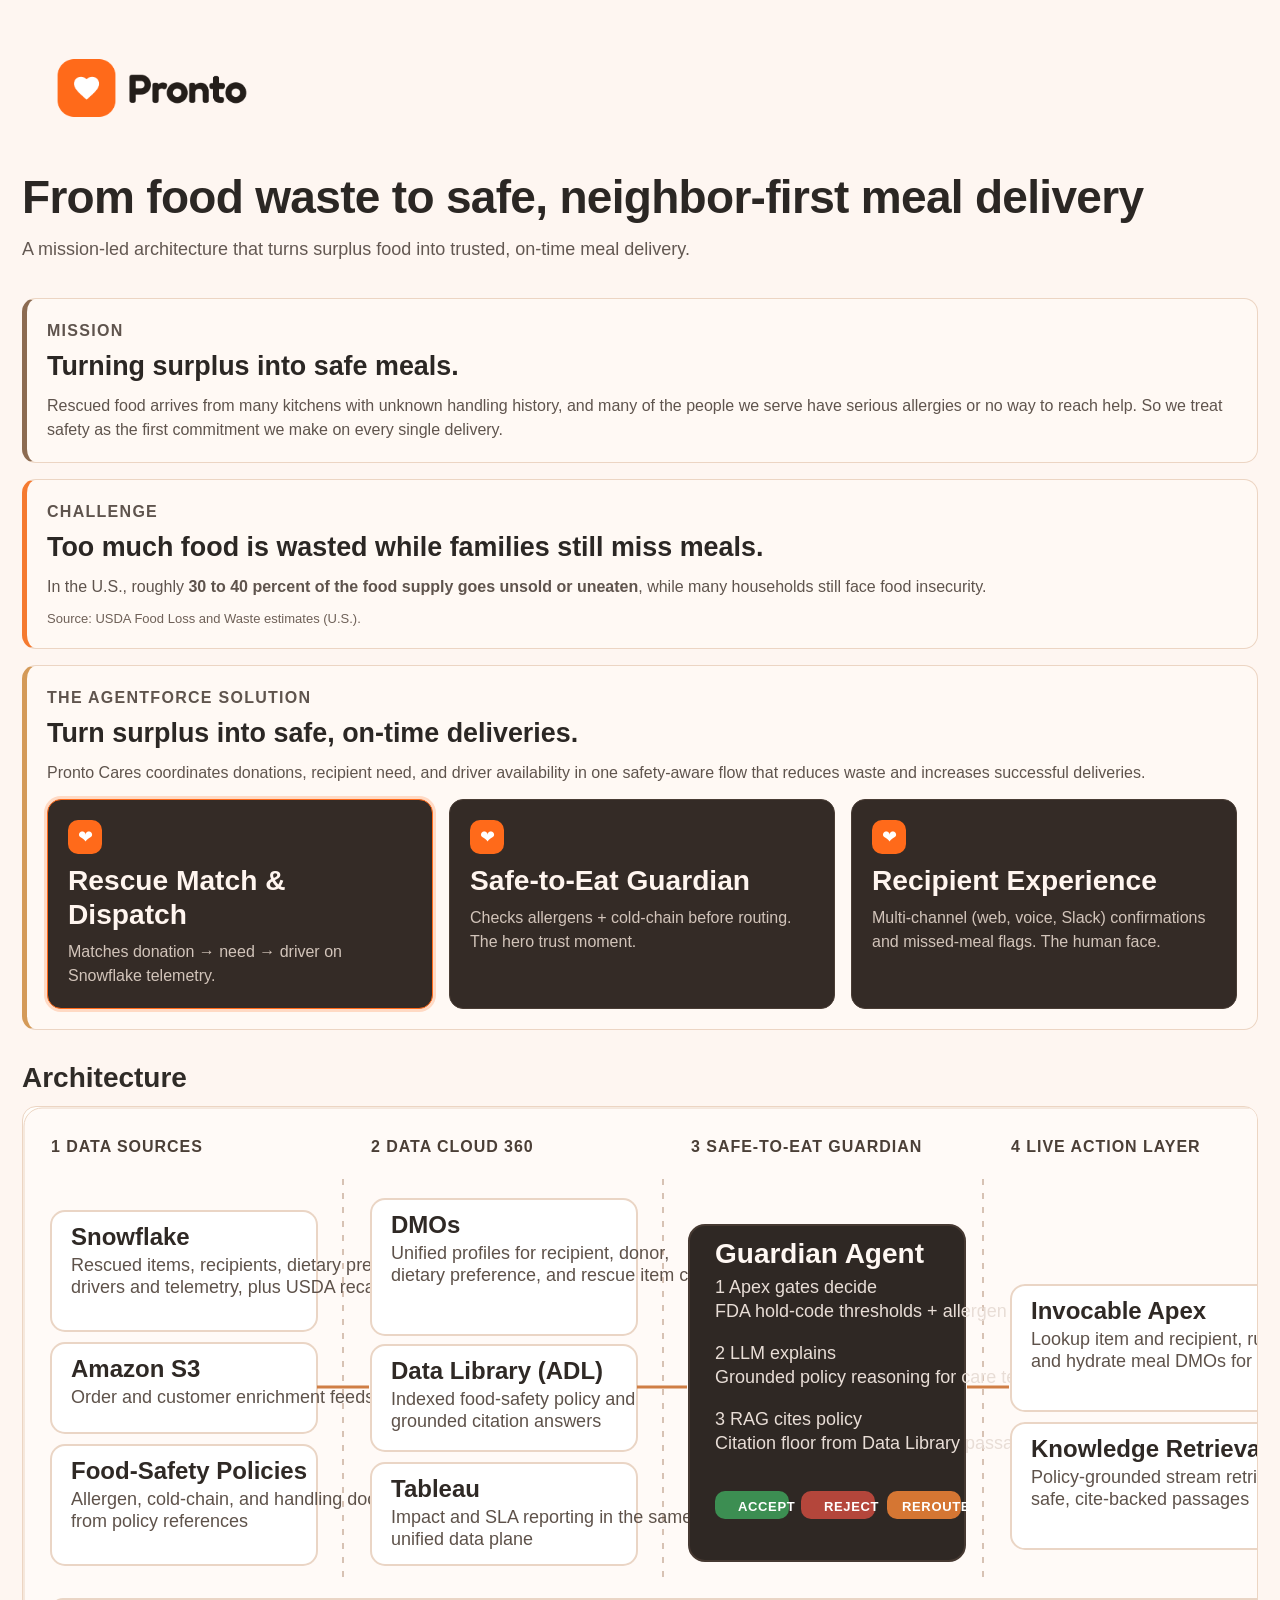
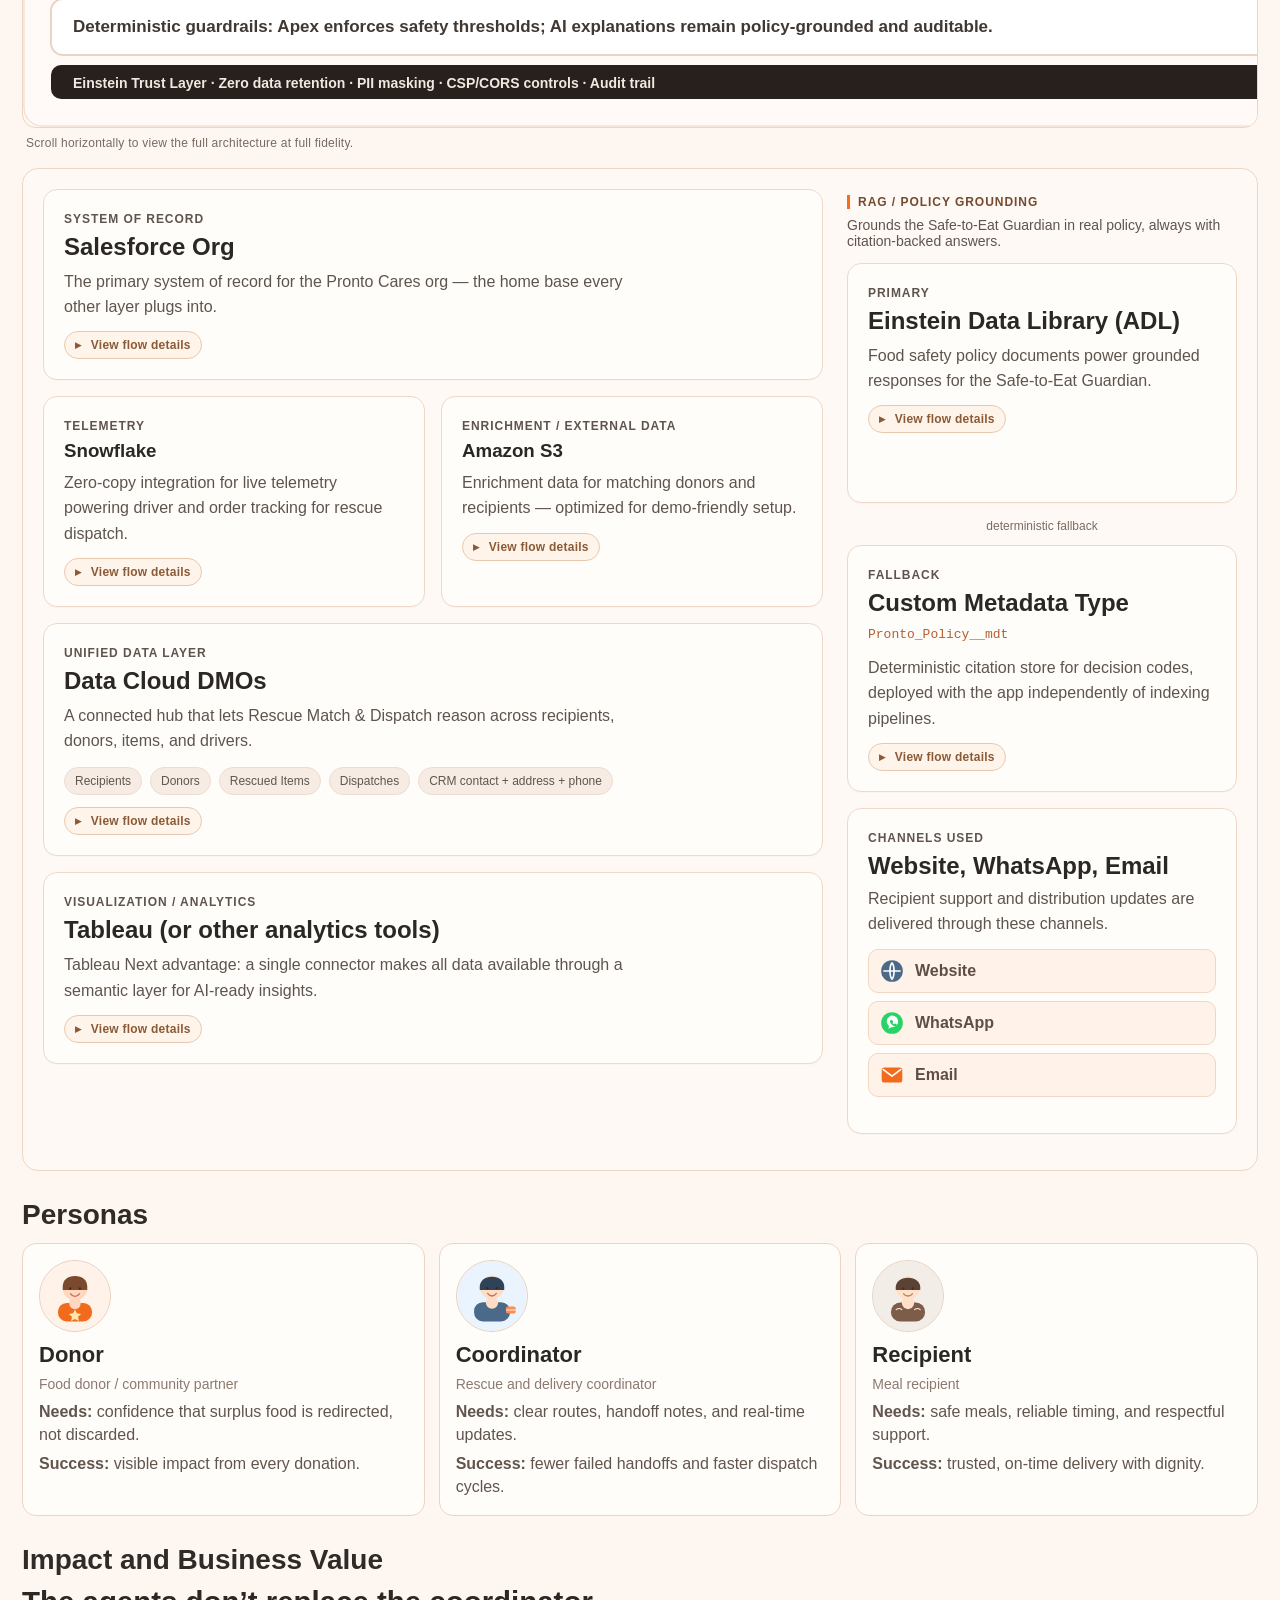
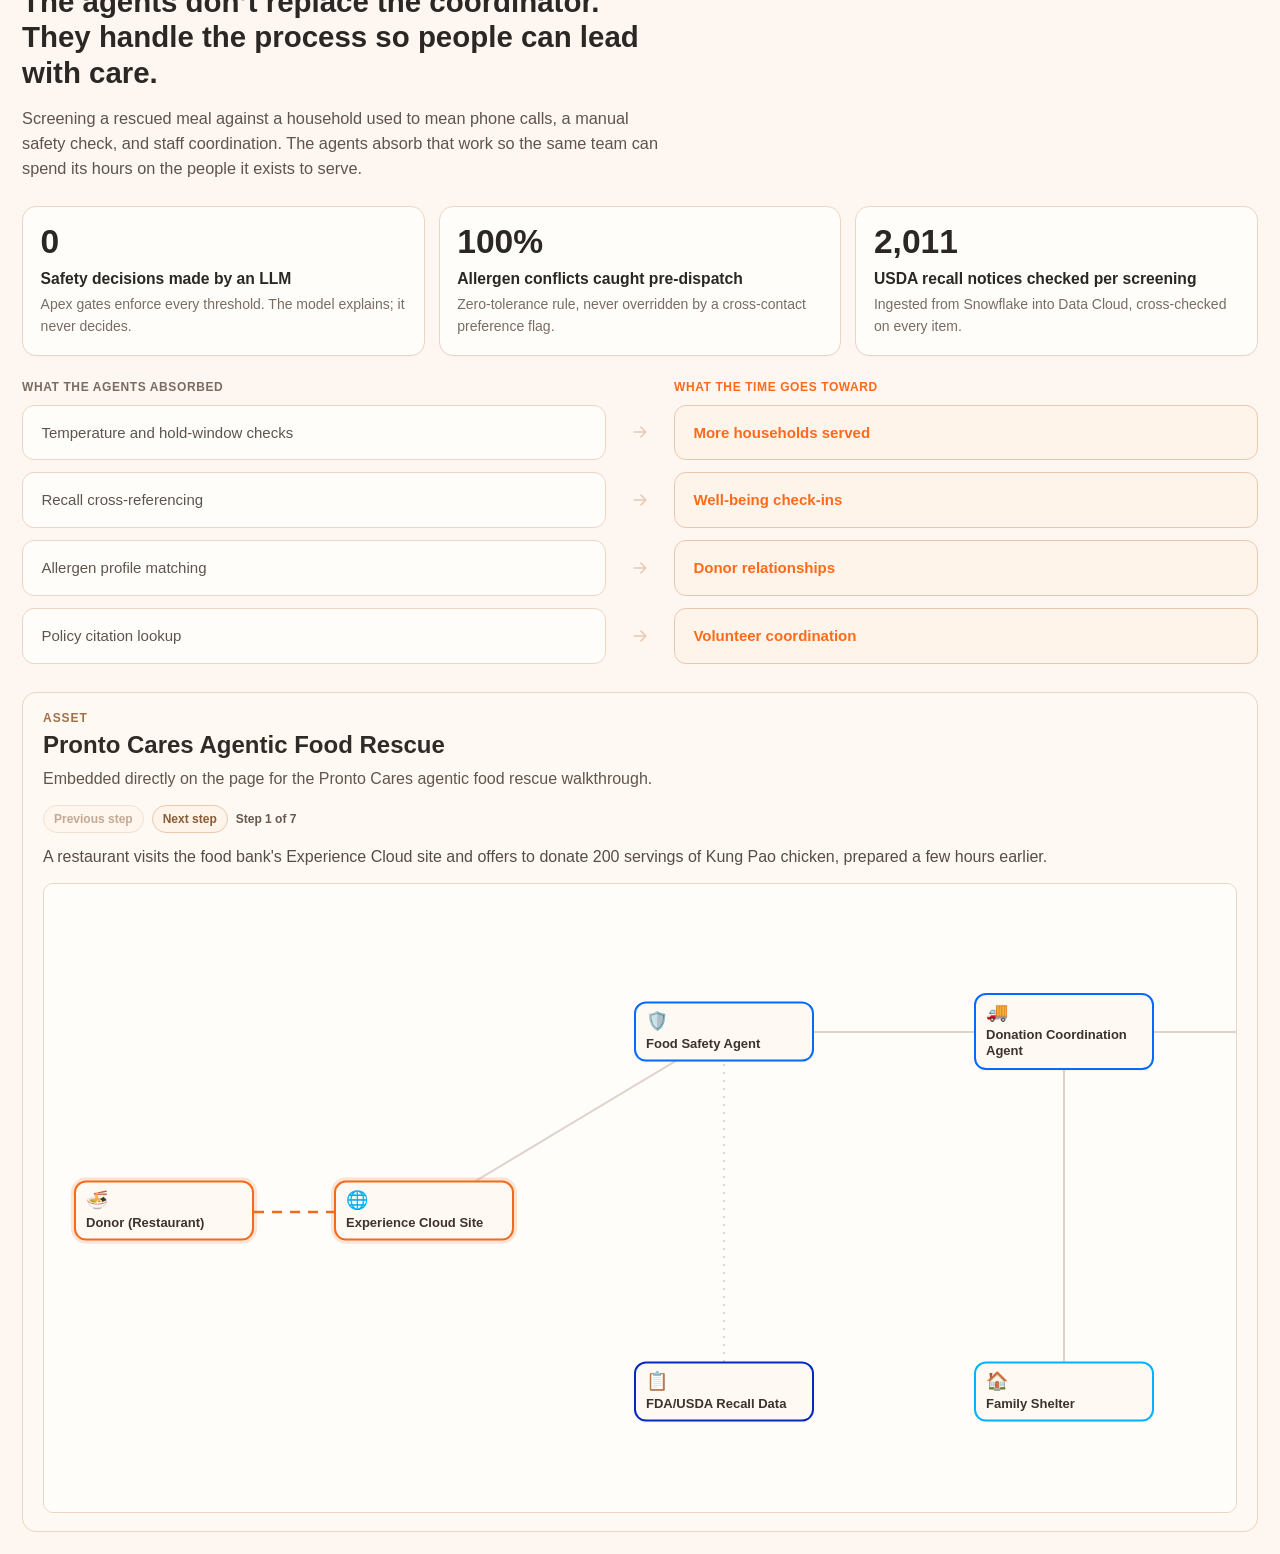
==== commit 357d8cae: "Rebuild architecture visual as crisp SVG and polish presentation. Replace the raster architecture im" ====
--- a/index.html
+++ b/index.html
@@ -81,7 +81,106 @@
       </section>
 
       <h2 class="section-heading architecture-heading">Architecture</h2>
-      <img src="./assets/pronto-cares-reference-architecture.png" alt="Pronto Cares reference architecture diagram" />
+      <section class="architecture-diagram-shell" aria-labelledby="architecture-diagram-title">
+        <h3 id="architecture-diagram-title" class="sr-only">Pronto Cares system architecture</h3>
+        <div class="architecture-diagram-scroll">
+          <svg
+            class="architecture-diagram"
+            viewBox="0 0 1600 620"
+            role="img"
+            aria-label="Five-stage Pronto Cares architecture: data sources, Data Cloud 360, Safe-to-Eat Guardian, live action layer, and surface plus people."
+          >
+            <rect x="1" y="1" width="1598" height="618" rx="18" class="arch-bg" />
+
+            <text x="28" y="45" class="arch-stage">1 DATA SOURCES</text>
+            <text x="348" y="45" class="arch-stage">2 DATA CLOUD 360</text>
+            <text x="668" y="45" class="arch-stage">3 SAFE-TO-EAT GUARDIAN</text>
+            <text x="988" y="45" class="arch-stage">4 LIVE ACTION LAYER</text>
+            <text x="1308" y="45" class="arch-stage">5 SURFACE + PEOPLE</text>
+
+            <line x1="320" y1="72" x2="320" y2="470" class="arch-divider" />
+            <line x1="640" y1="72" x2="640" y2="470" class="arch-divider" />
+            <line x1="960" y1="72" x2="960" y2="470" class="arch-divider" />
+            <line x1="1280" y1="72" x2="1280" y2="470" class="arch-divider" />
+
+            <rect x="28" y="104" width="266" height="120" rx="14" class="arch-card" />
+            <text x="48" y="138" class="arch-card-title">Snowflake</text>
+            <text x="48" y="164" class="arch-card-body">Rescued items, recipients, dietary prefs,</text>
+            <text x="48" y="186" class="arch-card-body">drivers and telemetry, plus USDA recalls</text>
+
+            <rect x="28" y="236" width="266" height="90" rx="14" class="arch-card" />
+            <text x="48" y="270" class="arch-card-title">Amazon S3</text>
+            <text x="48" y="296" class="arch-card-body">Order and customer enrichment feeds</text>
+
+            <rect x="28" y="338" width="266" height="120" rx="14" class="arch-card" />
+            <text x="48" y="372" class="arch-card-title">Food-Safety Policies</text>
+            <text x="48" y="398" class="arch-card-body">Allergen, cold-chain, and handling docs</text>
+            <text x="48" y="420" class="arch-card-body">from policy references</text>
+
+            <rect x="348" y="92" width="266" height="136" rx="14" class="arch-card" />
+            <text x="368" y="126" class="arch-card-title">DMOs</text>
+            <text x="368" y="152" class="arch-card-body">Unified profiles for recipient, donor,</text>
+            <text x="368" y="174" class="arch-card-body">dietary preference, and rescue item context</text>
+
+            <rect x="348" y="238" width="266" height="106" rx="14" class="arch-card" />
+            <text x="368" y="272" class="arch-card-title">Data Library (ADL)</text>
+            <text x="368" y="298" class="arch-card-body">Indexed food-safety policy and</text>
+            <text x="368" y="320" class="arch-card-body">grounded citation answers</text>
+
+            <rect x="348" y="356" width="266" height="102" rx="14" class="arch-card" />
+            <text x="368" y="390" class="arch-card-title">Tableau</text>
+            <text x="368" y="416" class="arch-card-body">Impact and SLA reporting in the same</text>
+            <text x="368" y="438" class="arch-card-body">unified data plane</text>
+
+            <rect x="666" y="118" width="276" height="336" rx="16" class="arch-guardian" />
+            <text x="692" y="156" class="arch-guardian-title">Guardian Agent</text>
+            <text x="692" y="186" class="arch-guardian-body">1  Apex gates decide</text>
+            <text x="692" y="210" class="arch-guardian-body">FDA hold-code thresholds + allergen conflicts</text>
+            <text x="692" y="252" class="arch-guardian-body">2  LLM explains</text>
+            <text x="692" y="276" class="arch-guardian-body">Grounded policy reasoning for care teams</text>
+            <text x="692" y="318" class="arch-guardian-body">3  RAG cites policy</text>
+            <text x="692" y="342" class="arch-guardian-body">Citation floor from Data Library passages</text>
+            <rect x="692" y="384" width="74" height="28" rx="10" class="arch-btn-ok" />
+            <text x="715" y="404" class="arch-btn-text">ACCEPT</text>
+            <rect x="778" y="384" width="74" height="28" rx="10" class="arch-btn-warn" />
+            <text x="801" y="404" class="arch-btn-text">REJECT</text>
+            <rect x="864" y="384" width="74" height="28" rx="10" class="arch-btn-reroute" />
+            <text x="879" y="404" class="arch-btn-text">REROUTE</text>
+
+            <rect x="988" y="178" width="266" height="126" rx="14" class="arch-card" />
+            <text x="1008" y="212" class="arch-card-title">Invocable Apex</text>
+            <text x="1008" y="238" class="arch-card-body">Lookup item and recipient, run allergen checks,</text>
+            <text x="1008" y="260" class="arch-card-body">and hydrate meal DMOs for dispatch query</text>
+
+            <rect x="988" y="316" width="266" height="126" rx="14" class="arch-card" />
+            <text x="1008" y="350" class="arch-card-title">Knowledge Retrieval</text>
+            <text x="1008" y="376" class="arch-card-body">Policy-grounded stream retrieval with</text>
+            <text x="1008" y="398" class="arch-card-body">safe, cite-backed passages</text>
+
+            <rect x="1308" y="186" width="266" height="114" rx="14" class="arch-card" />
+            <text x="1328" y="220" class="arch-card-title">React Site + MIAW</text>
+            <text x="1328" y="246" class="arch-card-body">Guest experience cloud site with</text>
+            <text x="1328" y="268" class="arch-card-body">embedded live chat and next actions</text>
+
+            <rect x="1308" y="312" width="266" height="130" rx="14" class="arch-card" />
+            <text x="1328" y="346" class="arch-card-title">Recipients · Donors · Volunteers</text>
+            <text x="1328" y="372" class="arch-card-body">Safe, dietary-matched meals</text>
+            <text x="1328" y="394" class="arch-card-body">delivered with dignity and no waste</text>
+
+            <line x1="294" y1="280" x2="346" y2="280" class="arch-flow" />
+            <line x1="614" y1="280" x2="664" y2="280" class="arch-flow" />
+            <line x1="944" y1="280" x2="986" y2="280" class="arch-flow" />
+            <line x1="1254" y1="280" x2="1306" y2="280" class="arch-flow" />
+
+            <rect x="28" y="492" width="1546" height="56" rx="12" class="arch-band" />
+            <text x="50" y="525" class="arch-band-text">Deterministic guardrails: Apex enforces safety thresholds; AI explanations remain policy-grounded and auditable.</text>
+
+            <rect x="28" y="558" width="1546" height="34" rx="10" class="arch-foot" />
+            <text x="50" y="581" class="arch-foot-text">Einstein Trust Layer · Zero data retention · PII masking · CSP/CORS controls · Audit trail</text>
+          </svg>
+        </div>
+        <p class="architecture-diagram-note">Scroll horizontally to view the full architecture at full fidelity.</p>
+      </section>
       <section class="architecture-canvas">
       <section class="layout">
         <section class="left-rail">
--- a/styles.css
+++ b/styles.css
@@ -114,6 +114,145 @@
 
 .architecture-heading {
   margin-top: 32px;
+}
+
+.sr-only {
+  position: absolute;
+  width: 1px;
+  height: 1px;
+  padding: 0;
+  margin: -1px;
+  overflow: hidden;
+  clip: rect(0, 0, 0, 0);
+  white-space: nowrap;
+  border: 0;
+}
+
+.architecture-diagram-shell {
+  margin: 8px 0 18px;
+}
+
+.architecture-diagram-scroll {
+  width: 100%;
+  overflow-x: auto;
+  overflow-y: hidden;
+  -webkit-overflow-scrolling: touch;
+  border: 1px solid #ecd5c3;
+  border-radius: 14px;
+  background: linear-gradient(180deg, #fffdfa 0%, #fff8f2 100%);
+  box-shadow: inset 0 1px 0 rgba(255, 255, 255, 0.7);
+}
+
+.architecture-diagram {
+  display: block;
+  width: auto;
+  min-width: 1600px;
+  height: auto;
+}
+
+.arch-bg {
+  fill: #fffaf7;
+  stroke: #ecd5c3;
+}
+
+.arch-stage {
+  fill: #4b3f37;
+  font-size: 16px;
+  font-weight: 800;
+  letter-spacing: 0.06em;
+}
+
+.arch-divider {
+  stroke: #d7c2b4;
+  stroke-width: 2;
+  stroke-dasharray: 6 8;
+}
+
+.arch-card {
+  fill: #fff;
+  stroke: #ead5c5;
+  stroke-width: 2;
+}
+
+.arch-card-title {
+  fill: #2f2925;
+  font-size: 24px;
+  font-weight: 700;
+}
+
+.arch-card-body {
+  fill: #5e524a;
+  font-size: 18px;
+}
+
+.arch-guardian {
+  fill: #2f2824;
+  stroke: #463932;
+  stroke-width: 2;
+}
+
+.arch-guardian-title {
+  fill: #fff8f3;
+  font-size: 28px;
+  font-weight: 700;
+}
+
+.arch-guardian-body {
+  fill: #e8ddd6;
+  font-size: 18px;
+}
+
+.arch-btn-ok {
+  fill: #3c8e52;
+}
+
+.arch-btn-warn {
+  fill: #b4463b;
+}
+
+.arch-btn-reroute {
+  fill: #d57633;
+}
+
+.arch-btn-text {
+  fill: #fff;
+  font-size: 13px;
+  font-weight: 700;
+  letter-spacing: 0.05em;
+}
+
+.arch-flow {
+  stroke: #cf7e45;
+  stroke-width: 3;
+}
+
+.arch-band {
+  fill: #fff;
+  stroke: #ead5c5;
+  stroke-width: 2;
+}
+
+.arch-band-text {
+  fill: #403833;
+  font-size: 17px;
+  font-weight: 600;
+}
+
+.arch-foot {
+  fill: #27201c;
+}
+
+.arch-foot-text {
+  fill: #f2e8e1;
+  font-size: 14px;
+  font-weight: 600;
+}
+
+.architecture-diagram-note {
+  margin: 8px 4px 0;
+  color: #786a61;
+  font-size: 12px;
+  letter-spacing: 0.02em;
 }
 
 .architecture-canvas {
@@ -924,6 +1063,9 @@
     grid-template-columns: 1fr;
     margin-top: 20px;
   }
+  .architecture-diagram {
+    min-width: 1420px;
+  }
   .layout {
     grid-template-columns: 1fr;
   }
@@ -967,6 +1109,13 @@
 }
 
 @media (max-width: 640px) {
+  .architecture-diagram {
+    min-width: 1200px;
+  }
+  .architecture-diagram-note {
+    margin-top: 7px;
+    font-size: 11px;
+  }
   .pc-impact { margin-top: 20px; }
   .pc-realloc__headers { display: none; }
   .pc-realloc__list { gap: 1.25rem; }
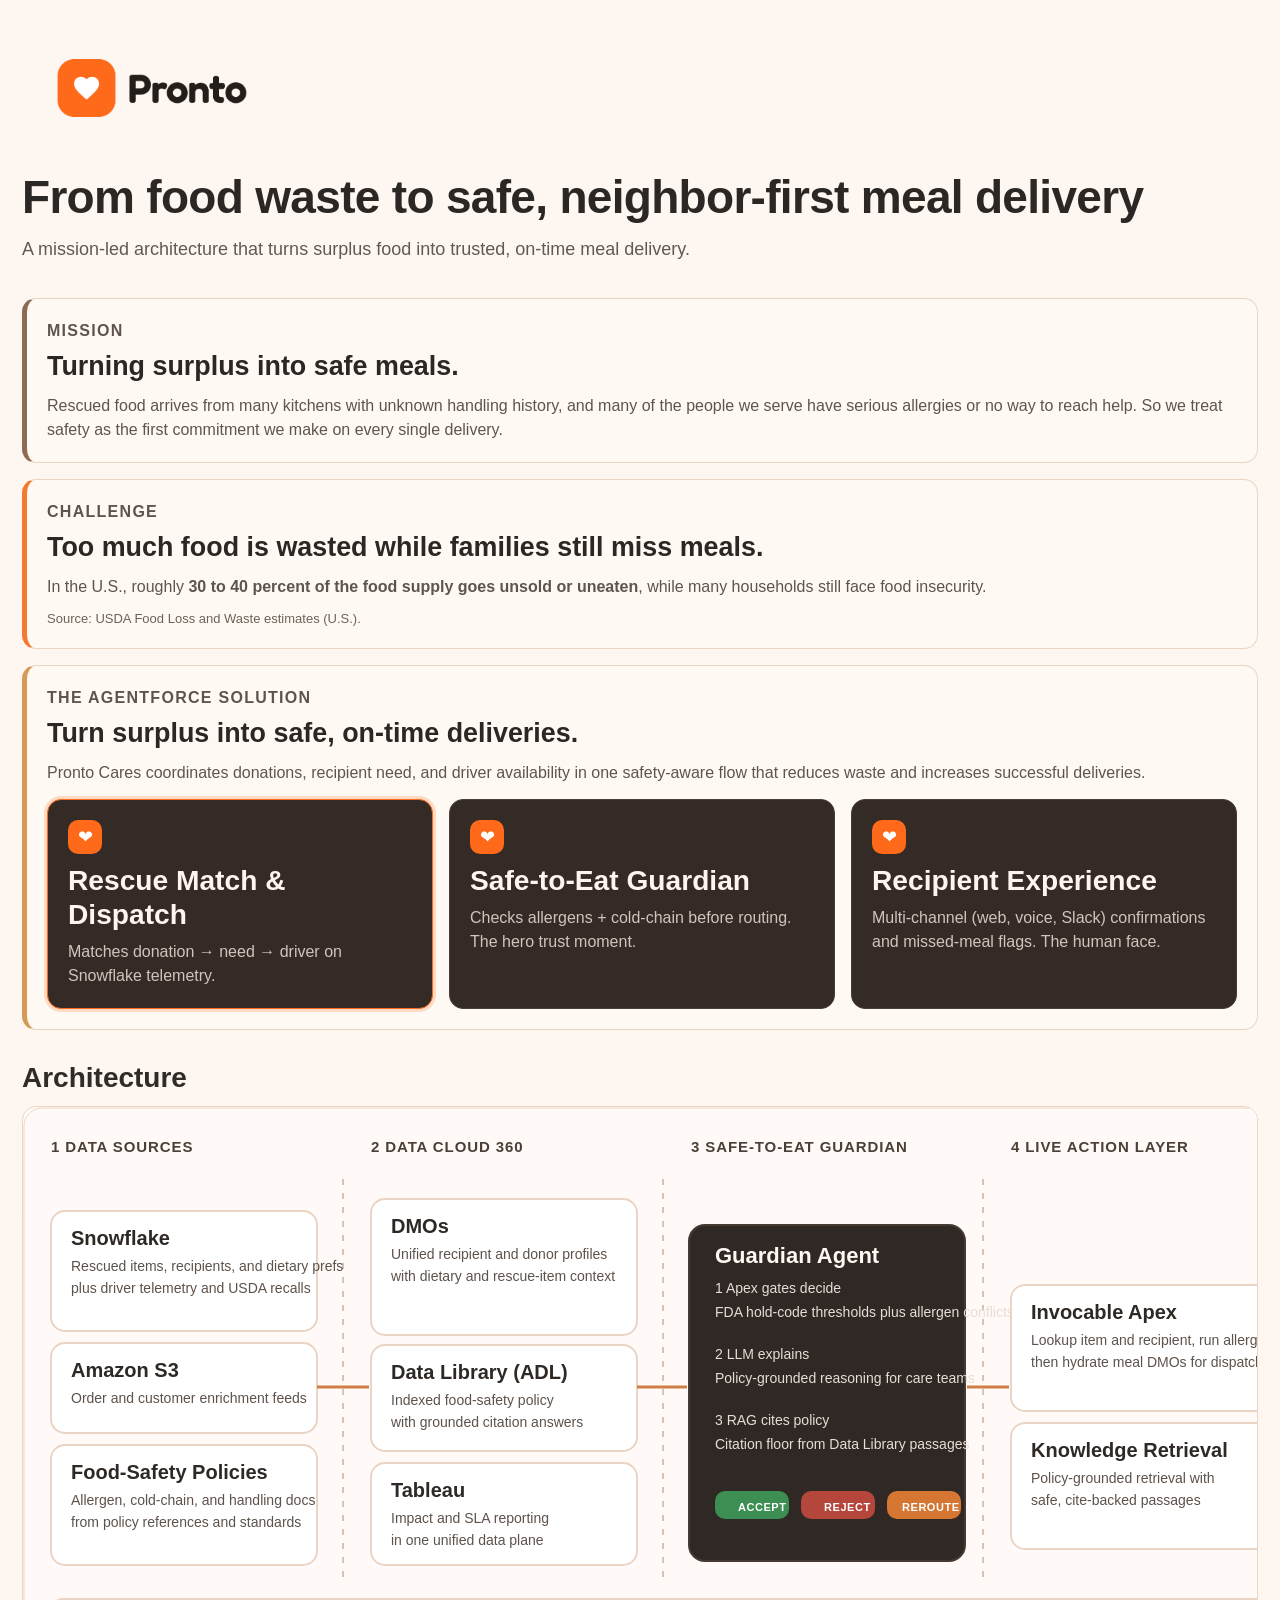
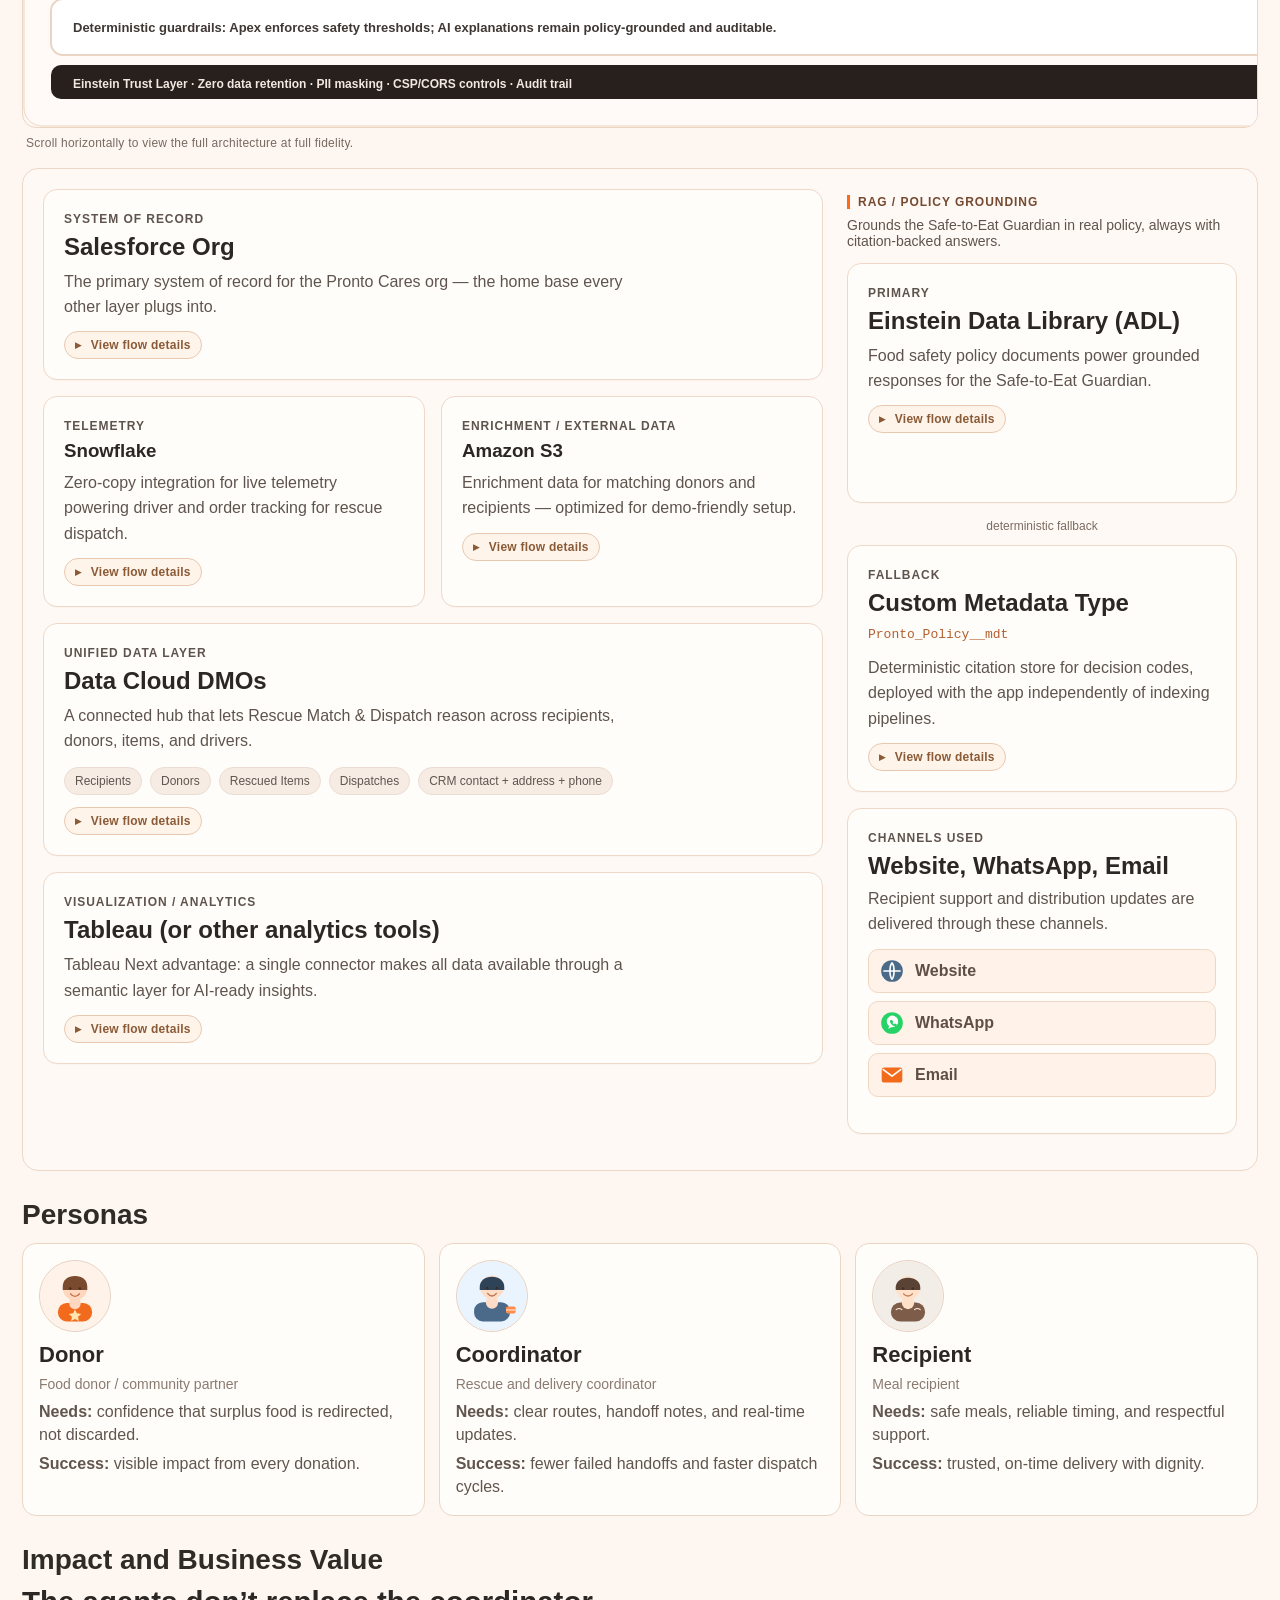
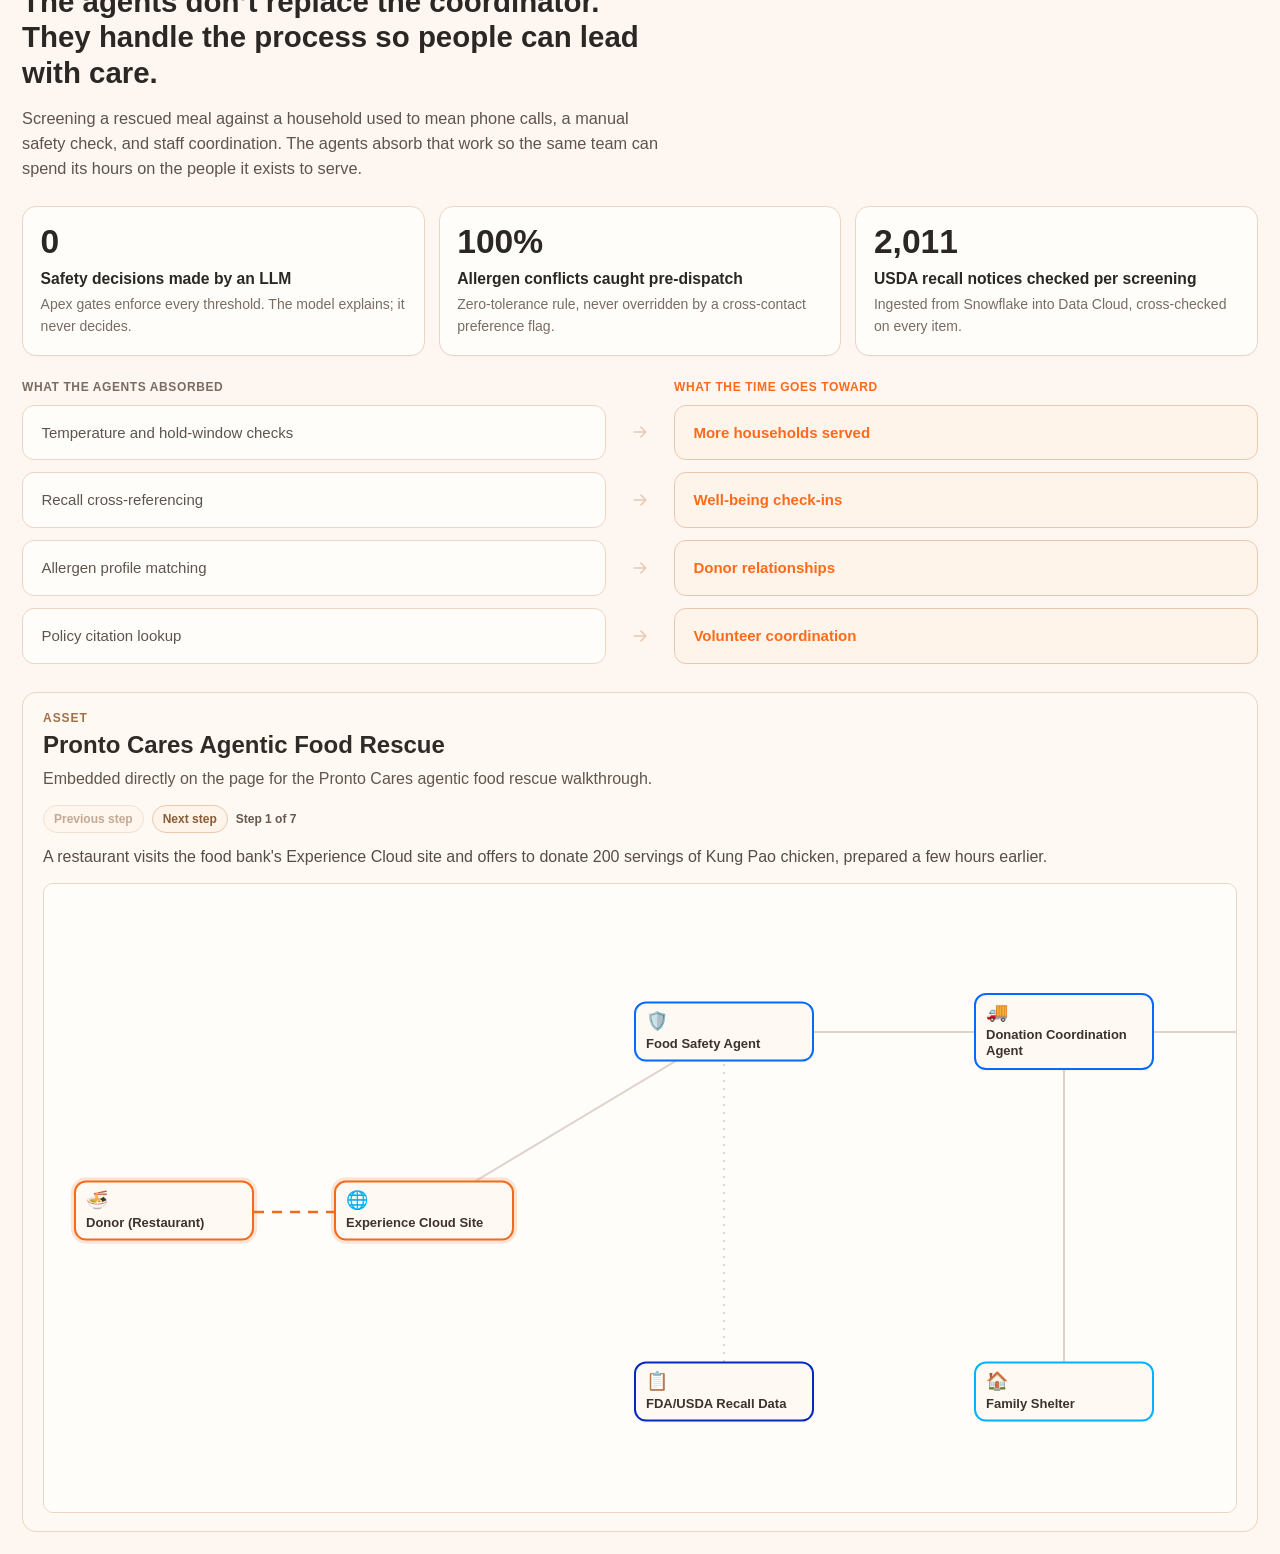
==== commit b1dd4f2d: "Loosen architecture diagram typography and copy density. Reduce SVG text sizes and tighten phrasing " ====
--- a/index.html
+++ b/index.html
@@ -105,8 +105,8 @@
 
             <rect x="28" y="104" width="266" height="120" rx="14" class="arch-card" />
             <text x="48" y="138" class="arch-card-title">Snowflake</text>
-            <text x="48" y="164" class="arch-card-body">Rescued items, recipients, dietary prefs,</text>
-            <text x="48" y="186" class="arch-card-body">drivers and telemetry, plus USDA recalls</text>
+            <text x="48" y="164" class="arch-card-body">Rescued items, recipients, and dietary prefs</text>
+            <text x="48" y="186" class="arch-card-body">plus driver telemetry and USDA recalls</text>
 
             <rect x="28" y="236" width="266" height="90" rx="14" class="arch-card" />
             <text x="48" y="270" class="arch-card-title">Amazon S3</text>
@@ -115,29 +115,29 @@
             <rect x="28" y="338" width="266" height="120" rx="14" class="arch-card" />
             <text x="48" y="372" class="arch-card-title">Food-Safety Policies</text>
             <text x="48" y="398" class="arch-card-body">Allergen, cold-chain, and handling docs</text>
-            <text x="48" y="420" class="arch-card-body">from policy references</text>
+            <text x="48" y="420" class="arch-card-body">from policy references and standards</text>
 
             <rect x="348" y="92" width="266" height="136" rx="14" class="arch-card" />
             <text x="368" y="126" class="arch-card-title">DMOs</text>
-            <text x="368" y="152" class="arch-card-body">Unified profiles for recipient, donor,</text>
-            <text x="368" y="174" class="arch-card-body">dietary preference, and rescue item context</text>
+            <text x="368" y="152" class="arch-card-body">Unified recipient and donor profiles</text>
+            <text x="368" y="174" class="arch-card-body">with dietary and rescue-item context</text>
 
             <rect x="348" y="238" width="266" height="106" rx="14" class="arch-card" />
             <text x="368" y="272" class="arch-card-title">Data Library (ADL)</text>
-            <text x="368" y="298" class="arch-card-body">Indexed food-safety policy and</text>
-            <text x="368" y="320" class="arch-card-body">grounded citation answers</text>
+            <text x="368" y="298" class="arch-card-body">Indexed food-safety policy</text>
+            <text x="368" y="320" class="arch-card-body">with grounded citation answers</text>
 
             <rect x="348" y="356" width="266" height="102" rx="14" class="arch-card" />
             <text x="368" y="390" class="arch-card-title">Tableau</text>
-            <text x="368" y="416" class="arch-card-body">Impact and SLA reporting in the same</text>
-            <text x="368" y="438" class="arch-card-body">unified data plane</text>
+            <text x="368" y="416" class="arch-card-body">Impact and SLA reporting</text>
+            <text x="368" y="438" class="arch-card-body">in one unified data plane</text>
 
             <rect x="666" y="118" width="276" height="336" rx="16" class="arch-guardian" />
             <text x="692" y="156" class="arch-guardian-title">Guardian Agent</text>
             <text x="692" y="186" class="arch-guardian-body">1  Apex gates decide</text>
-            <text x="692" y="210" class="arch-guardian-body">FDA hold-code thresholds + allergen conflicts</text>
+            <text x="692" y="210" class="arch-guardian-body">FDA hold-code thresholds plus allergen conflicts</text>
             <text x="692" y="252" class="arch-guardian-body">2  LLM explains</text>
-            <text x="692" y="276" class="arch-guardian-body">Grounded policy reasoning for care teams</text>
+            <text x="692" y="276" class="arch-guardian-body">Policy-grounded reasoning for care teams</text>
             <text x="692" y="318" class="arch-guardian-body">3  RAG cites policy</text>
             <text x="692" y="342" class="arch-guardian-body">Citation floor from Data Library passages</text>
             <rect x="692" y="384" width="74" height="28" rx="10" class="arch-btn-ok" />
@@ -150,22 +150,22 @@
             <rect x="988" y="178" width="266" height="126" rx="14" class="arch-card" />
             <text x="1008" y="212" class="arch-card-title">Invocable Apex</text>
             <text x="1008" y="238" class="arch-card-body">Lookup item and recipient, run allergen checks,</text>
-            <text x="1008" y="260" class="arch-card-body">and hydrate meal DMOs for dispatch query</text>
+            <text x="1008" y="260" class="arch-card-body">then hydrate meal DMOs for dispatch</text>
 
             <rect x="988" y="316" width="266" height="126" rx="14" class="arch-card" />
             <text x="1008" y="350" class="arch-card-title">Knowledge Retrieval</text>
-            <text x="1008" y="376" class="arch-card-body">Policy-grounded stream retrieval with</text>
+            <text x="1008" y="376" class="arch-card-body">Policy-grounded retrieval with</text>
             <text x="1008" y="398" class="arch-card-body">safe, cite-backed passages</text>
 
             <rect x="1308" y="186" width="266" height="114" rx="14" class="arch-card" />
             <text x="1328" y="220" class="arch-card-title">React Site + MIAW</text>
-            <text x="1328" y="246" class="arch-card-body">Guest experience cloud site with</text>
+            <text x="1328" y="246" class="arch-card-body">Guest experience site with</text>
             <text x="1328" y="268" class="arch-card-body">embedded live chat and next actions</text>
 
             <rect x="1308" y="312" width="266" height="130" rx="14" class="arch-card" />
             <text x="1328" y="346" class="arch-card-title">Recipients · Donors · Volunteers</text>
             <text x="1328" y="372" class="arch-card-body">Safe, dietary-matched meals</text>
-            <text x="1328" y="394" class="arch-card-body">delivered with dignity and no waste</text>
+            <text x="1328" y="394" class="arch-card-body">delivered with dignity and less waste</text>
 
             <line x1="294" y1="280" x2="346" y2="280" class="arch-flow" />
             <line x1="614" y1="280" x2="664" y2="280" class="arch-flow" />
--- a/styles.css
+++ b/styles.css
@@ -157,7 +157,7 @@
 
 .arch-stage {
   fill: #4b3f37;
-  font-size: 16px;
+  font-size: 15px;
   font-weight: 800;
   letter-spacing: 0.06em;
 }
@@ -176,13 +176,13 @@
 
 .arch-card-title {
   fill: #2f2925;
-  font-size: 24px;
+  font-size: 20px;
   font-weight: 700;
 }
 
 .arch-card-body {
   fill: #5e524a;
-  font-size: 18px;
+  font-size: 14px;
 }
 
 .arch-guardian {
@@ -193,13 +193,13 @@
 
 .arch-guardian-title {
   fill: #fff8f3;
-  font-size: 28px;
+  font-size: 22px;
   font-weight: 700;
 }
 
 .arch-guardian-body {
   fill: #e8ddd6;
-  font-size: 18px;
+  font-size: 14px;
 }
 
 .arch-btn-ok {
@@ -216,7 +216,7 @@
 
 .arch-btn-text {
   fill: #fff;
-  font-size: 13px;
+  font-size: 11px;
   font-weight: 700;
   letter-spacing: 0.05em;
 }
@@ -234,7 +234,7 @@
 
 .arch-band-text {
   fill: #403833;
-  font-size: 17px;
+  font-size: 13px;
   font-weight: 600;
 }
 
@@ -244,7 +244,7 @@
 
 .arch-foot-text {
   fill: #f2e8e1;
-  font-size: 14px;
+  font-size: 12px;
   font-weight: 600;
 }
 
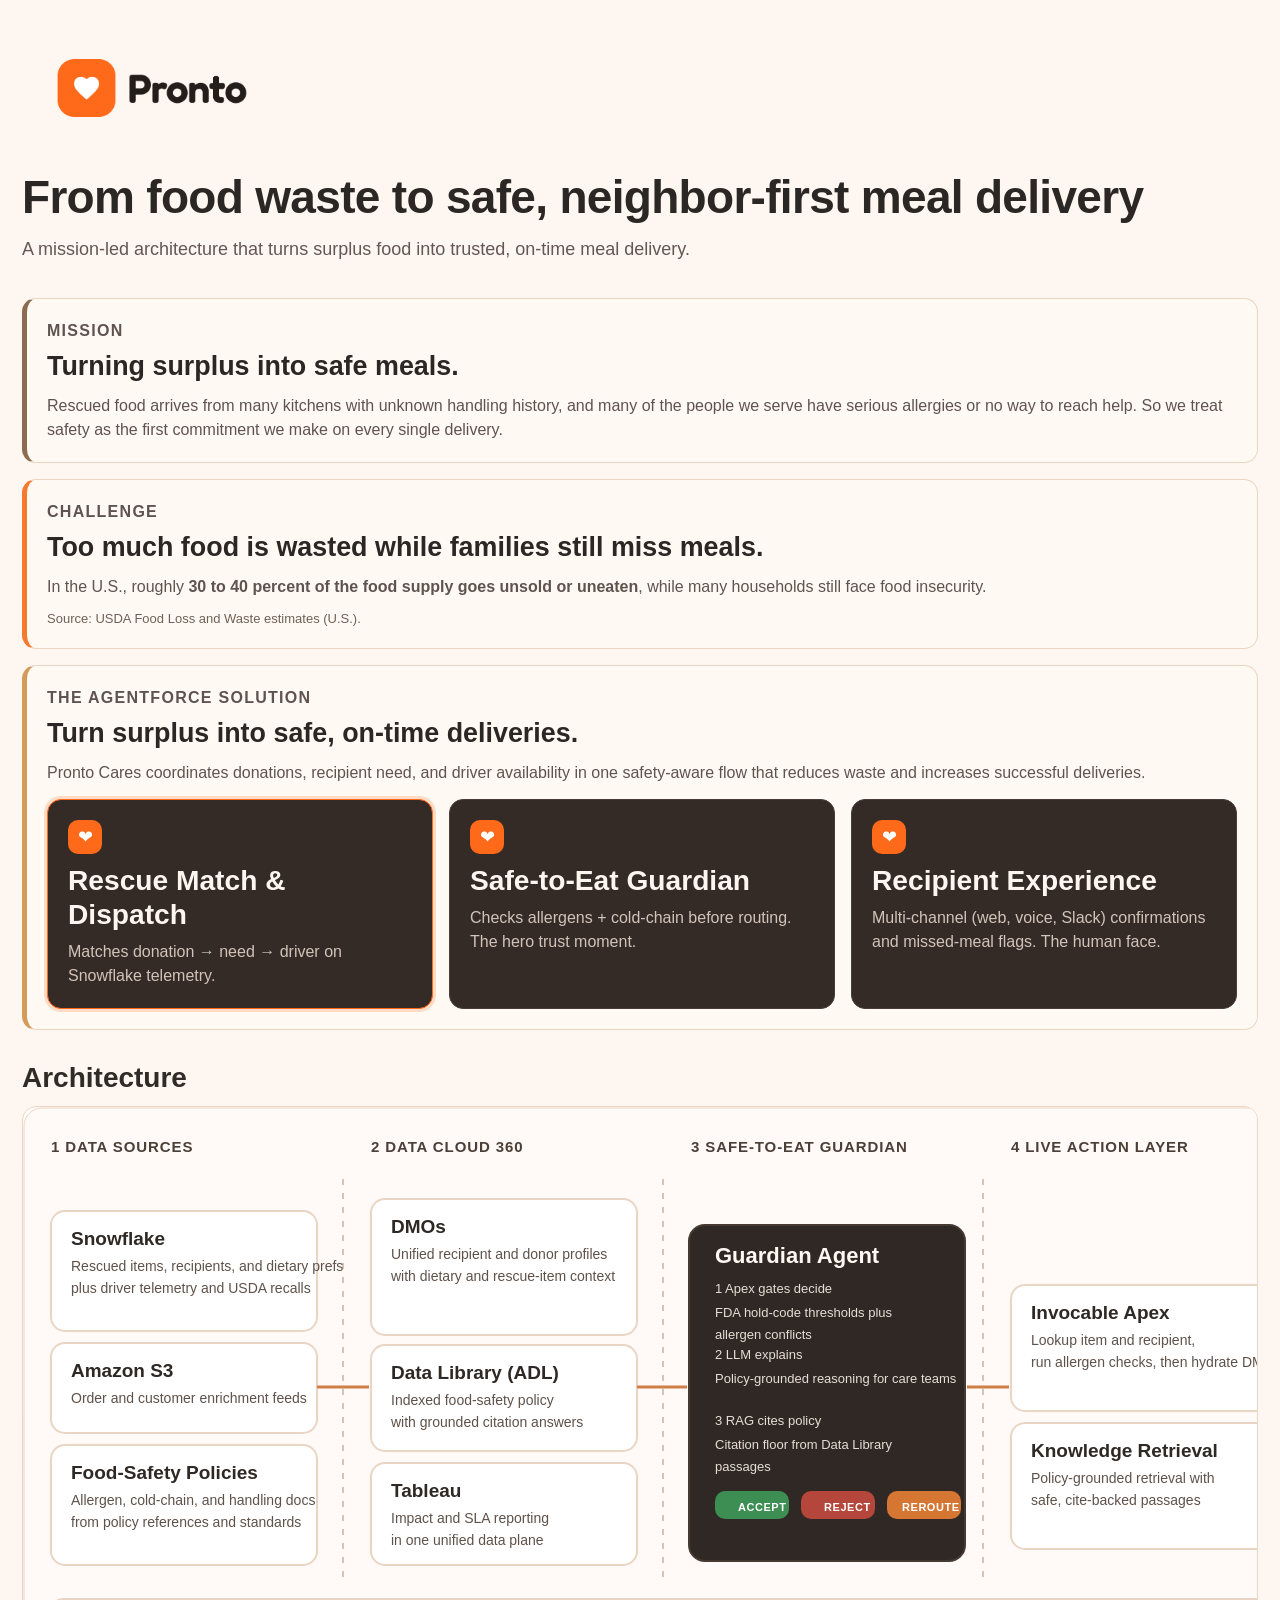
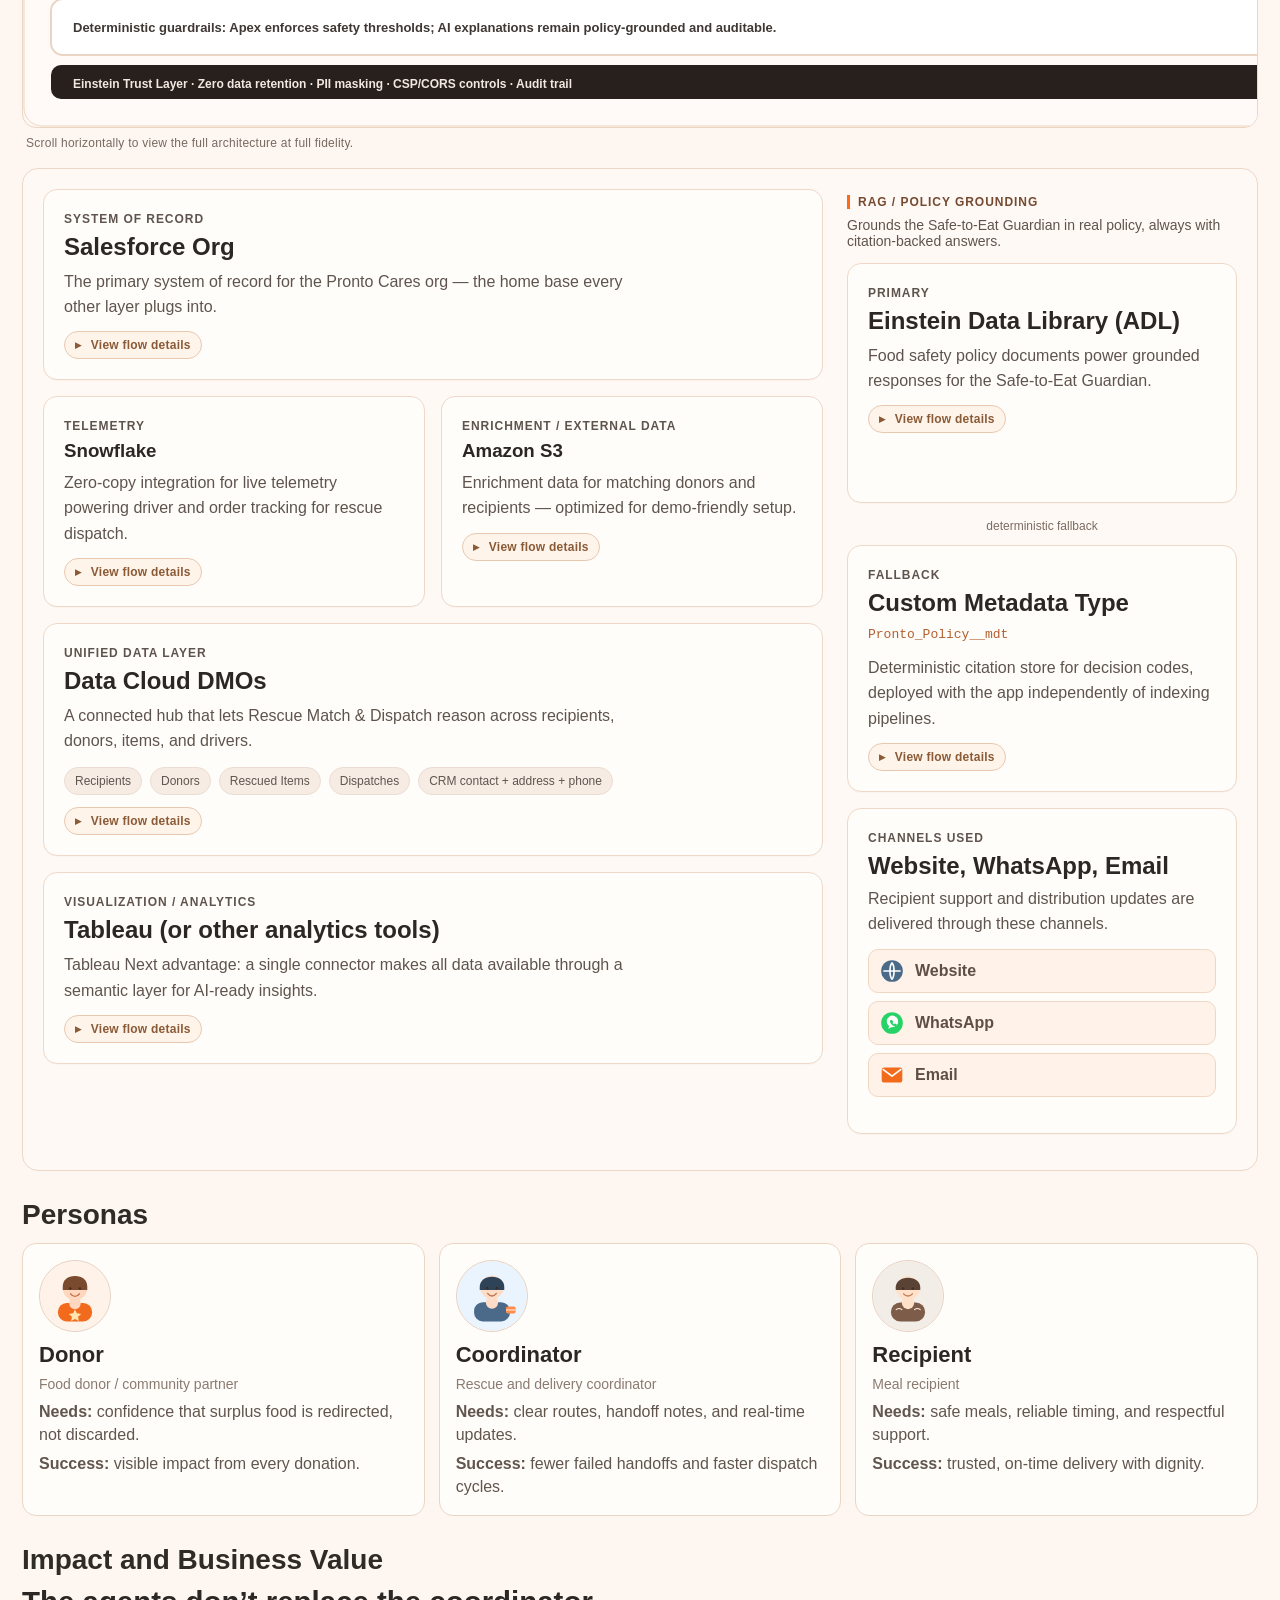
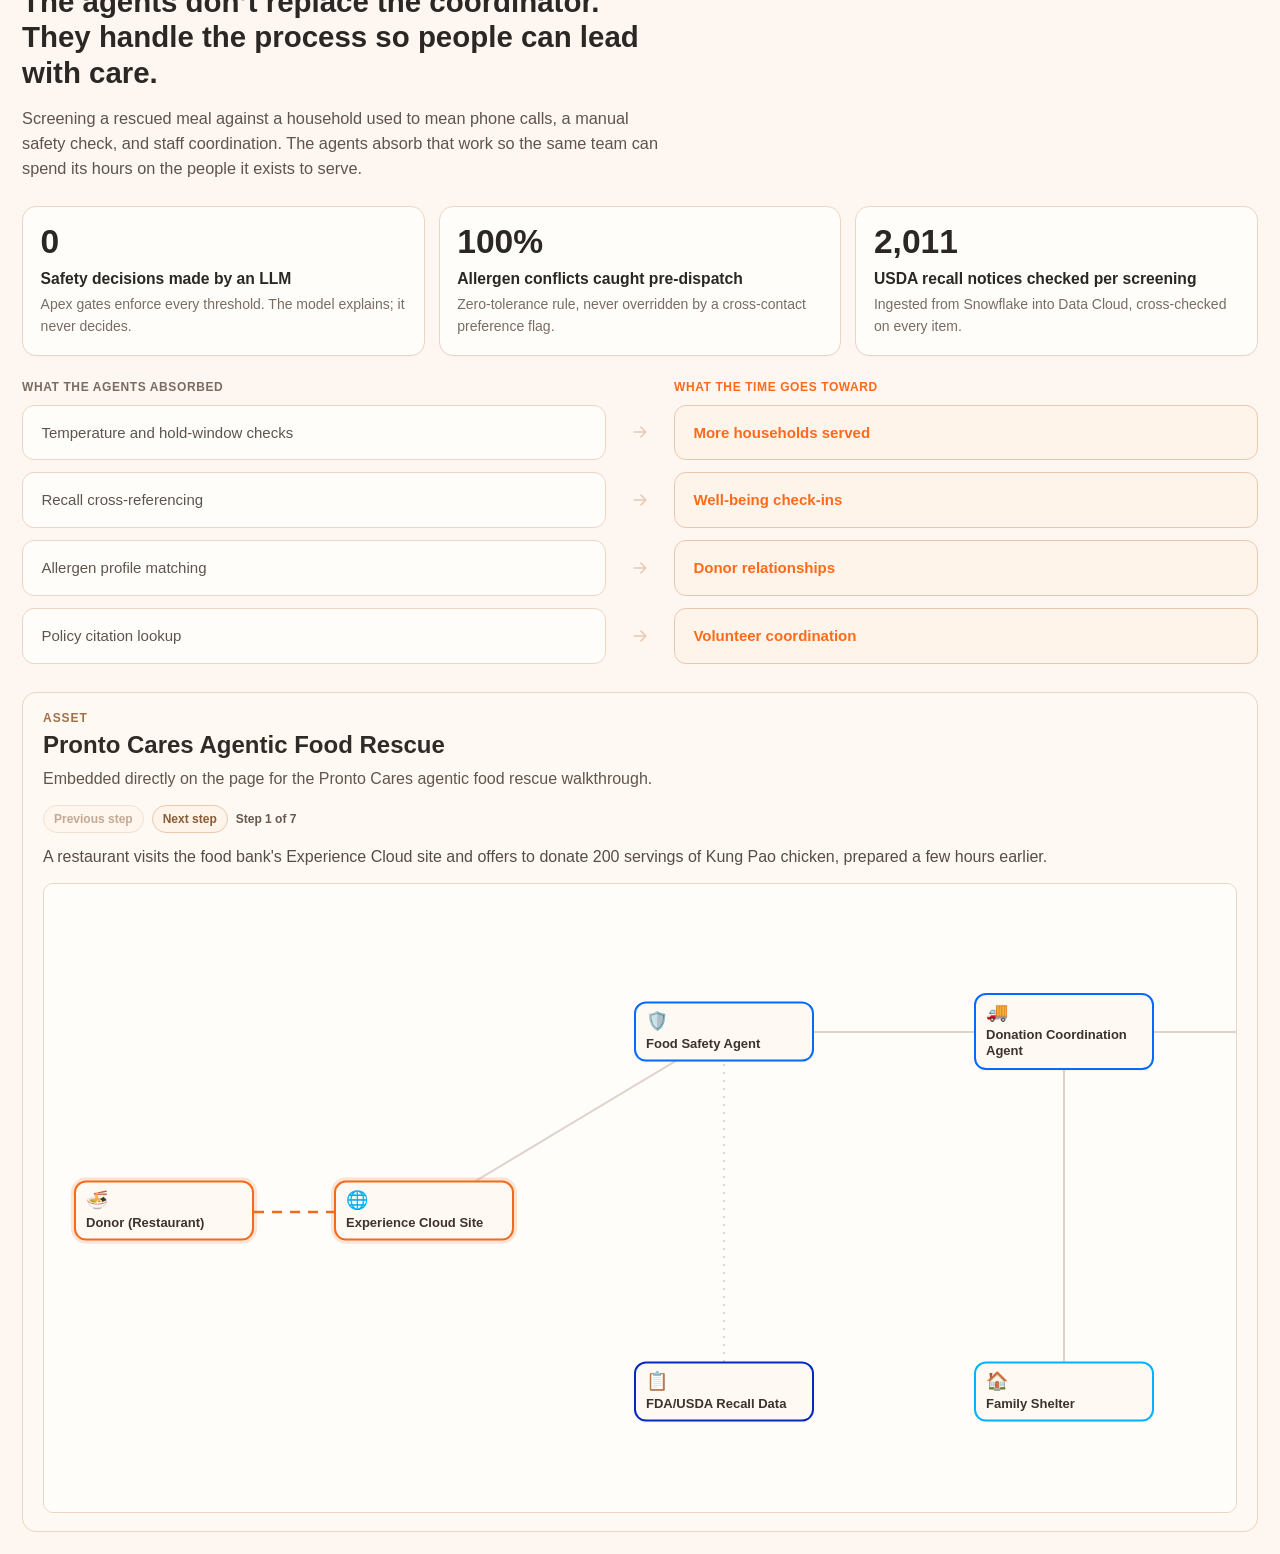
==== commit ed0bfcdd: "Fix remaining architecture SVG text overflow. Split long labels into explicit wrapped lines and slig" ====
--- a/index.html
+++ b/index.html
@@ -135,11 +135,13 @@
             <rect x="666" y="118" width="276" height="336" rx="16" class="arch-guardian" />
             <text x="692" y="156" class="arch-guardian-title">Guardian Agent</text>
             <text x="692" y="186" class="arch-guardian-body">1  Apex gates decide</text>
-            <text x="692" y="210" class="arch-guardian-body">FDA hold-code thresholds plus allergen conflicts</text>
+            <text x="692" y="210" class="arch-guardian-body">FDA hold-code thresholds plus</text>
+            <text x="692" y="232" class="arch-guardian-body">allergen conflicts</text>
             <text x="692" y="252" class="arch-guardian-body">2  LLM explains</text>
             <text x="692" y="276" class="arch-guardian-body">Policy-grounded reasoning for care teams</text>
             <text x="692" y="318" class="arch-guardian-body">3  RAG cites policy</text>
-            <text x="692" y="342" class="arch-guardian-body">Citation floor from Data Library passages</text>
+            <text x="692" y="342" class="arch-guardian-body">Citation floor from Data Library</text>
+            <text x="692" y="364" class="arch-guardian-body">passages</text>
             <rect x="692" y="384" width="74" height="28" rx="10" class="arch-btn-ok" />
             <text x="715" y="404" class="arch-btn-text">ACCEPT</text>
             <rect x="778" y="384" width="74" height="28" rx="10" class="arch-btn-warn" />
@@ -149,8 +151,8 @@
 
             <rect x="988" y="178" width="266" height="126" rx="14" class="arch-card" />
             <text x="1008" y="212" class="arch-card-title">Invocable Apex</text>
-            <text x="1008" y="238" class="arch-card-body">Lookup item and recipient, run allergen checks,</text>
-            <text x="1008" y="260" class="arch-card-body">then hydrate meal DMOs for dispatch</text>
+            <text x="1008" y="238" class="arch-card-body">Lookup item and recipient,</text>
+            <text x="1008" y="260" class="arch-card-body">run allergen checks, then hydrate DMOs</text>
 
             <rect x="988" y="316" width="266" height="126" rx="14" class="arch-card" />
             <text x="1008" y="350" class="arch-card-title">Knowledge Retrieval</text>
@@ -163,9 +165,10 @@
             <text x="1328" y="268" class="arch-card-body">embedded live chat and next actions</text>
 
             <rect x="1308" y="312" width="266" height="130" rx="14" class="arch-card" />
-            <text x="1328" y="346" class="arch-card-title">Recipients · Donors · Volunteers</text>
-            <text x="1328" y="372" class="arch-card-body">Safe, dietary-matched meals</text>
-            <text x="1328" y="394" class="arch-card-body">delivered with dignity and less waste</text>
+            <text x="1328" y="344" class="arch-card-title">Recipients · Donors</text>
+            <text x="1328" y="366" class="arch-card-title">· Volunteers</text>
+            <text x="1328" y="392" class="arch-card-body">Safe, dietary-matched meals</text>
+            <text x="1328" y="414" class="arch-card-body">delivered with dignity and less waste</text>
 
             <line x1="294" y1="280" x2="346" y2="280" class="arch-flow" />
             <line x1="614" y1="280" x2="664" y2="280" class="arch-flow" />
--- a/styles.css
+++ b/styles.css
@@ -176,7 +176,7 @@
 
 .arch-card-title {
   fill: #2f2925;
-  font-size: 20px;
+  font-size: 19px;
   font-weight: 700;
 }
 
@@ -199,7 +199,7 @@
 
 .arch-guardian-body {
   fill: #e8ddd6;
-  font-size: 14px;
+  font-size: 13px;
 }
 
 .arch-btn-ok {
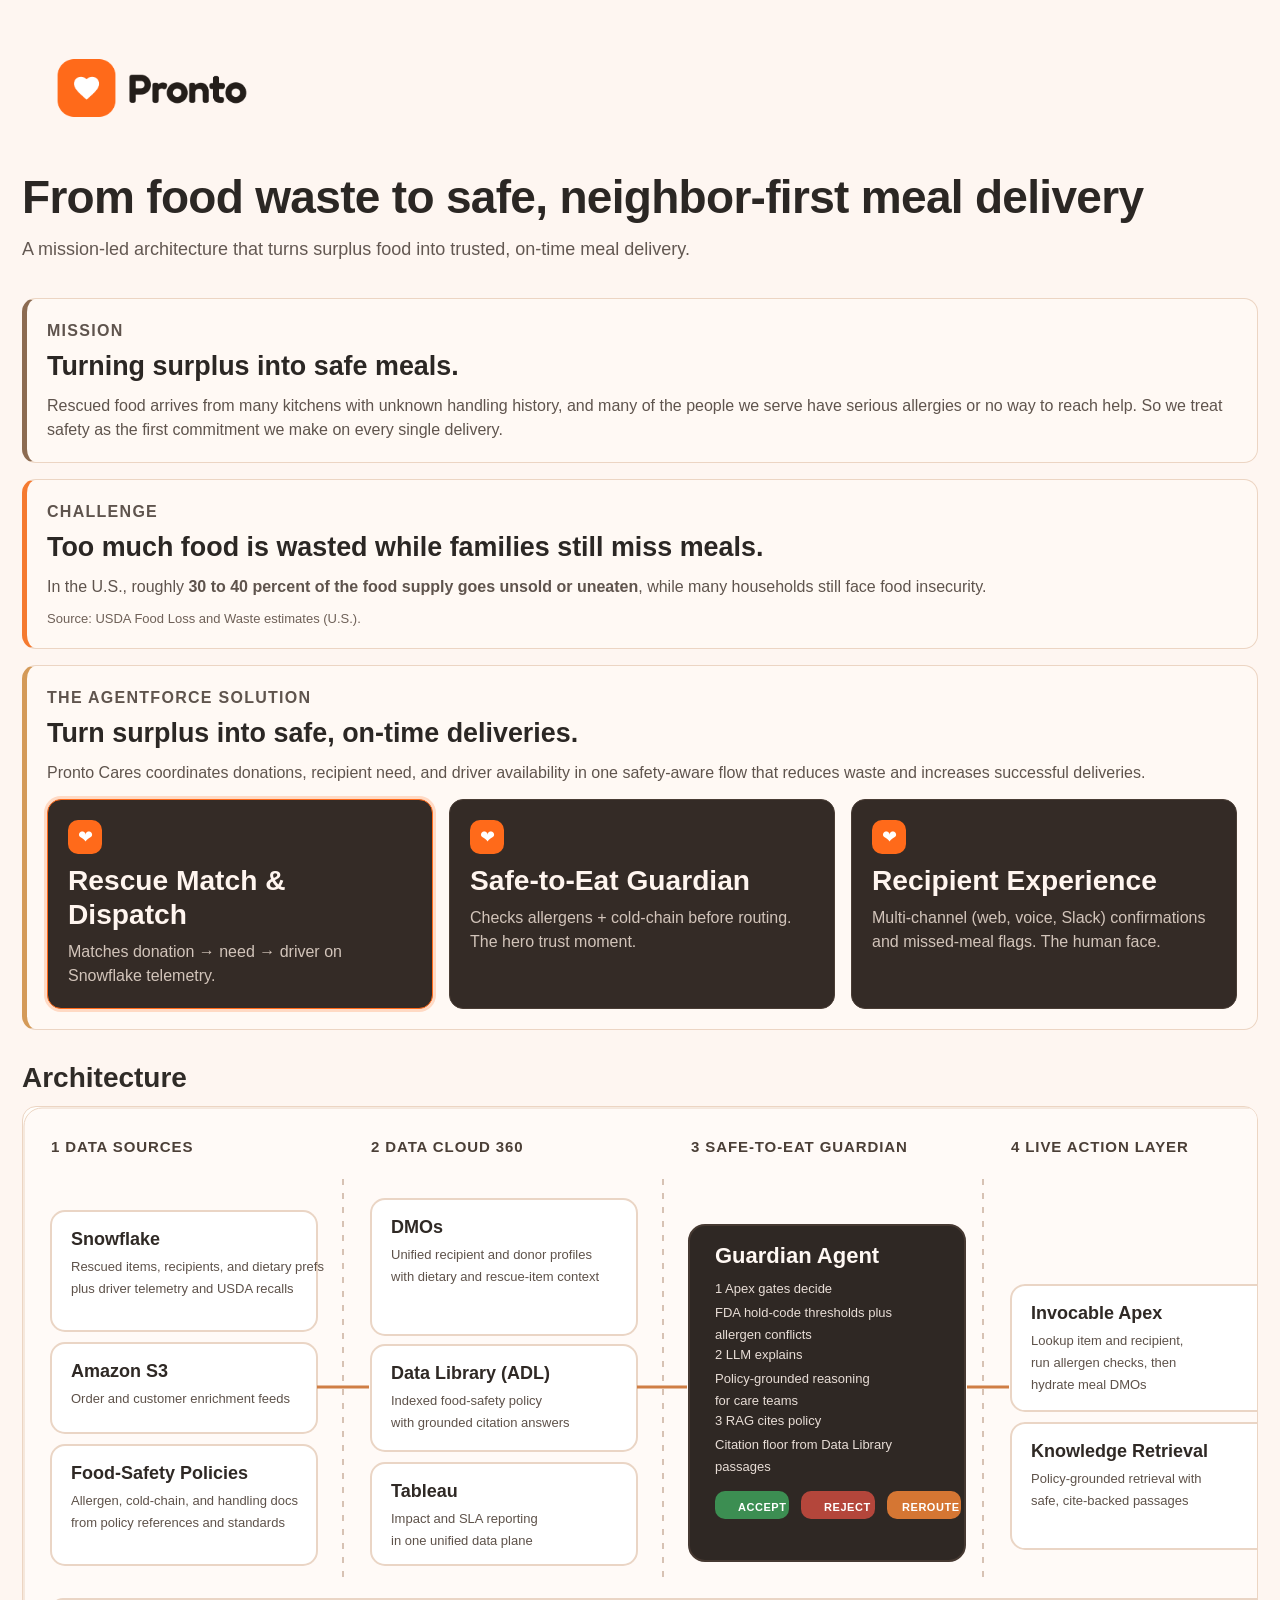
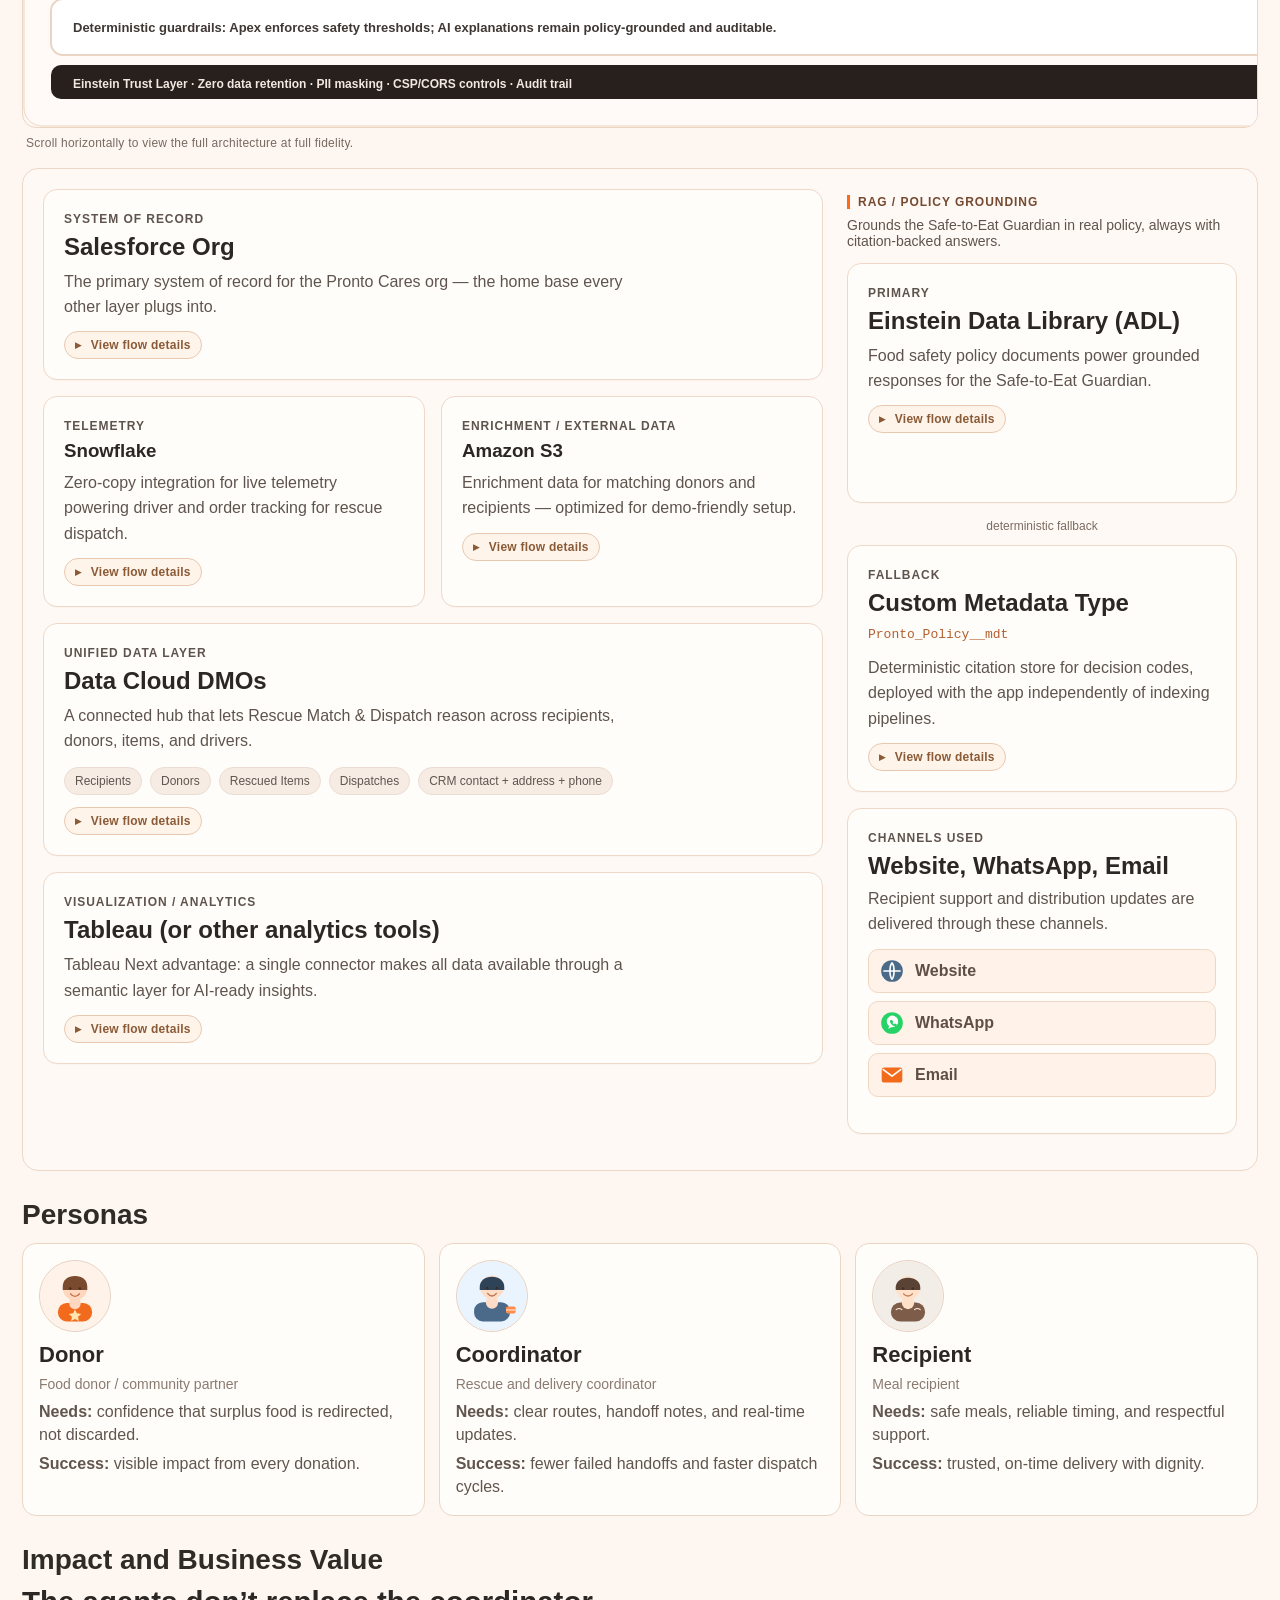
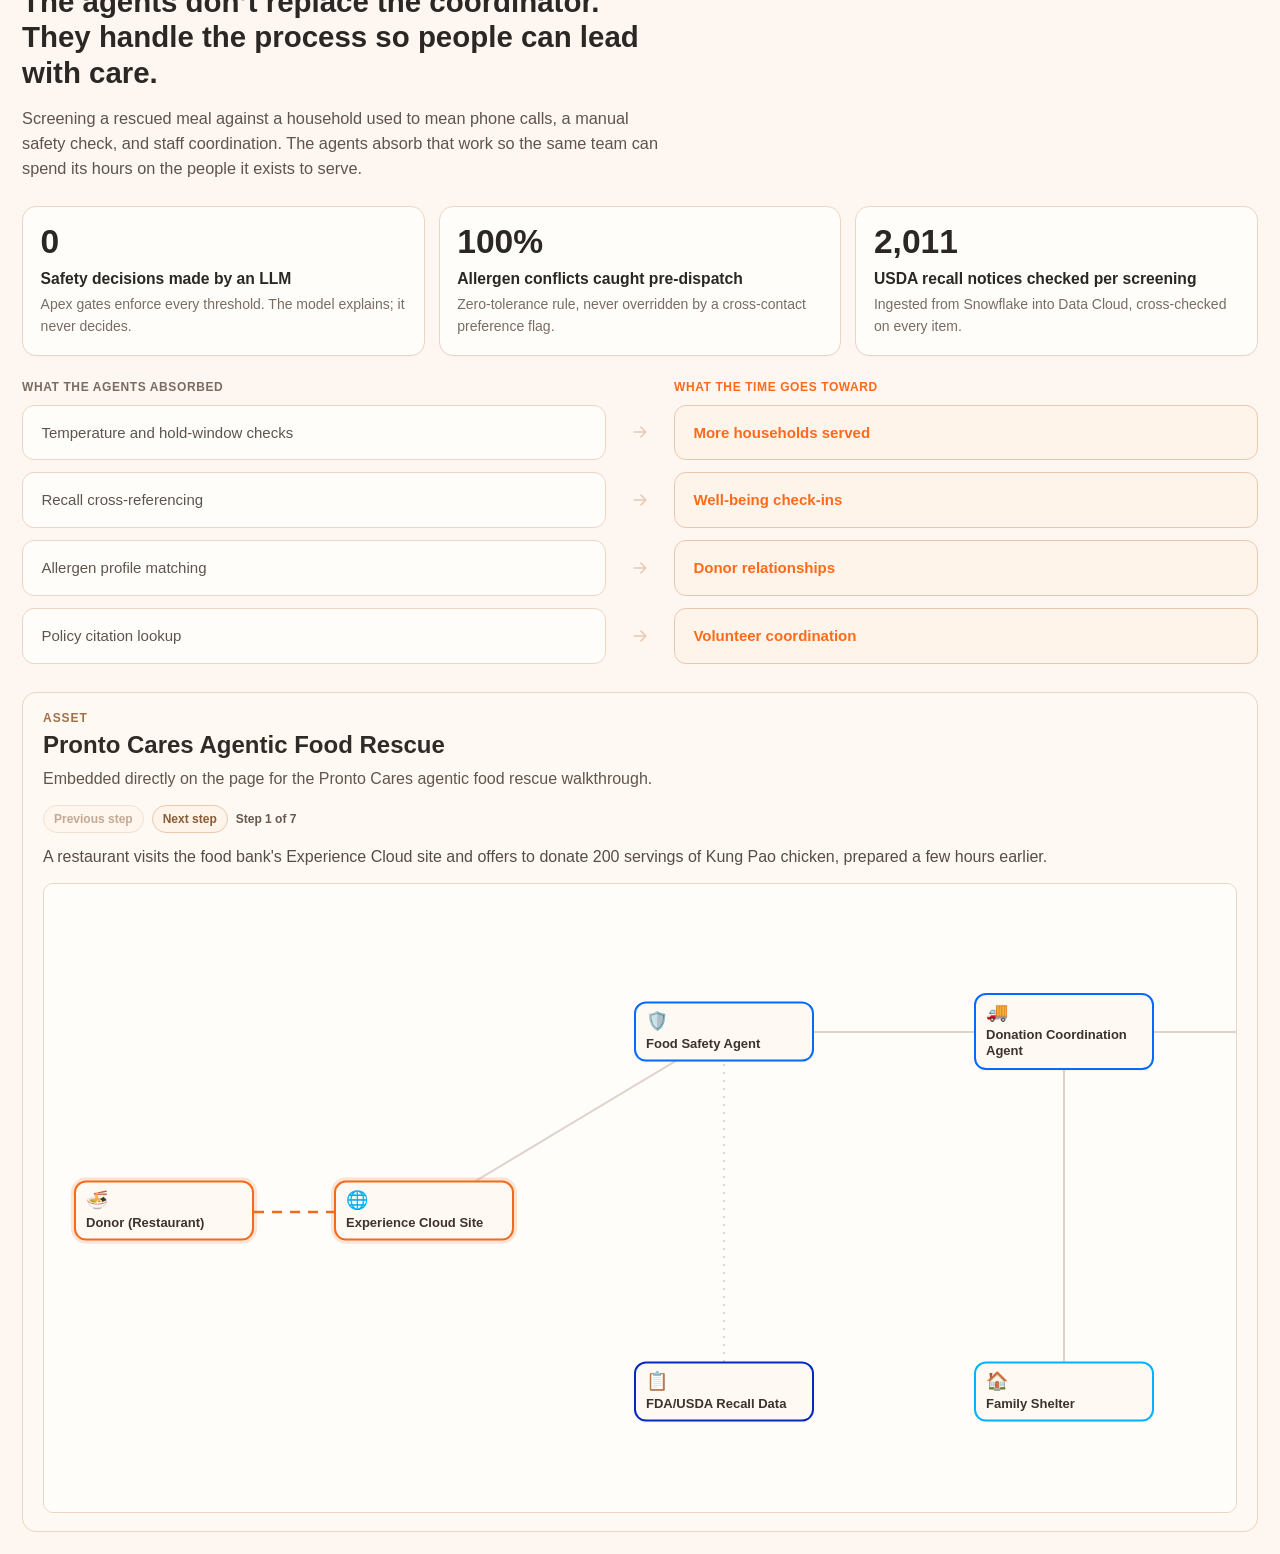
==== commit 27b044de: "Tighten architecture SVG text wrapping. Split long labels and reduce tight text sizes so architectur" ====
--- a/index.html
+++ b/index.html
@@ -138,7 +138,8 @@
             <text x="692" y="210" class="arch-guardian-body">FDA hold-code thresholds plus</text>
             <text x="692" y="232" class="arch-guardian-body">allergen conflicts</text>
             <text x="692" y="252" class="arch-guardian-body">2  LLM explains</text>
-            <text x="692" y="276" class="arch-guardian-body">Policy-grounded reasoning for care teams</text>
+            <text x="692" y="276" class="arch-guardian-body">Policy-grounded reasoning</text>
+            <text x="692" y="298" class="arch-guardian-body">for care teams</text>
             <text x="692" y="318" class="arch-guardian-body">3  RAG cites policy</text>
             <text x="692" y="342" class="arch-guardian-body">Citation floor from Data Library</text>
             <text x="692" y="364" class="arch-guardian-body">passages</text>
@@ -152,7 +153,8 @@
             <rect x="988" y="178" width="266" height="126" rx="14" class="arch-card" />
             <text x="1008" y="212" class="arch-card-title">Invocable Apex</text>
             <text x="1008" y="238" class="arch-card-body">Lookup item and recipient,</text>
-            <text x="1008" y="260" class="arch-card-body">run allergen checks, then hydrate DMOs</text>
+            <text x="1008" y="260" class="arch-card-body">run allergen checks, then</text>
+            <text x="1008" y="282" class="arch-card-body">hydrate meal DMOs</text>
 
             <rect x="988" y="316" width="266" height="126" rx="14" class="arch-card" />
             <text x="1008" y="350" class="arch-card-title">Knowledge Retrieval</text>
@@ -165,10 +167,10 @@
             <text x="1328" y="268" class="arch-card-body">embedded live chat and next actions</text>
 
             <rect x="1308" y="312" width="266" height="130" rx="14" class="arch-card" />
-            <text x="1328" y="344" class="arch-card-title">Recipients · Donors</text>
-            <text x="1328" y="366" class="arch-card-title">· Volunteers</text>
-            <text x="1328" y="392" class="arch-card-body">Safe, dietary-matched meals</text>
-            <text x="1328" y="414" class="arch-card-body">delivered with dignity and less waste</text>
+            <text x="1328" y="342" class="arch-card-title">Recipients</text>
+            <text x="1328" y="364" class="arch-card-title">Donors · Volunteers</text>
+            <text x="1328" y="390" class="arch-card-body">Safe, dietary-matched meals</text>
+            <text x="1328" y="412" class="arch-card-body">delivered with dignity</text>
 
             <line x1="294" y1="280" x2="346" y2="280" class="arch-flow" />
             <line x1="614" y1="280" x2="664" y2="280" class="arch-flow" />
--- a/styles.css
+++ b/styles.css
@@ -176,13 +176,13 @@
 
 .arch-card-title {
   fill: #2f2925;
-  font-size: 19px;
+  font-size: 18px;
   font-weight: 700;
 }
 
 .arch-card-body {
   fill: #5e524a;
-  font-size: 14px;
+  font-size: 13px;
 }
 
 .arch-guardian {
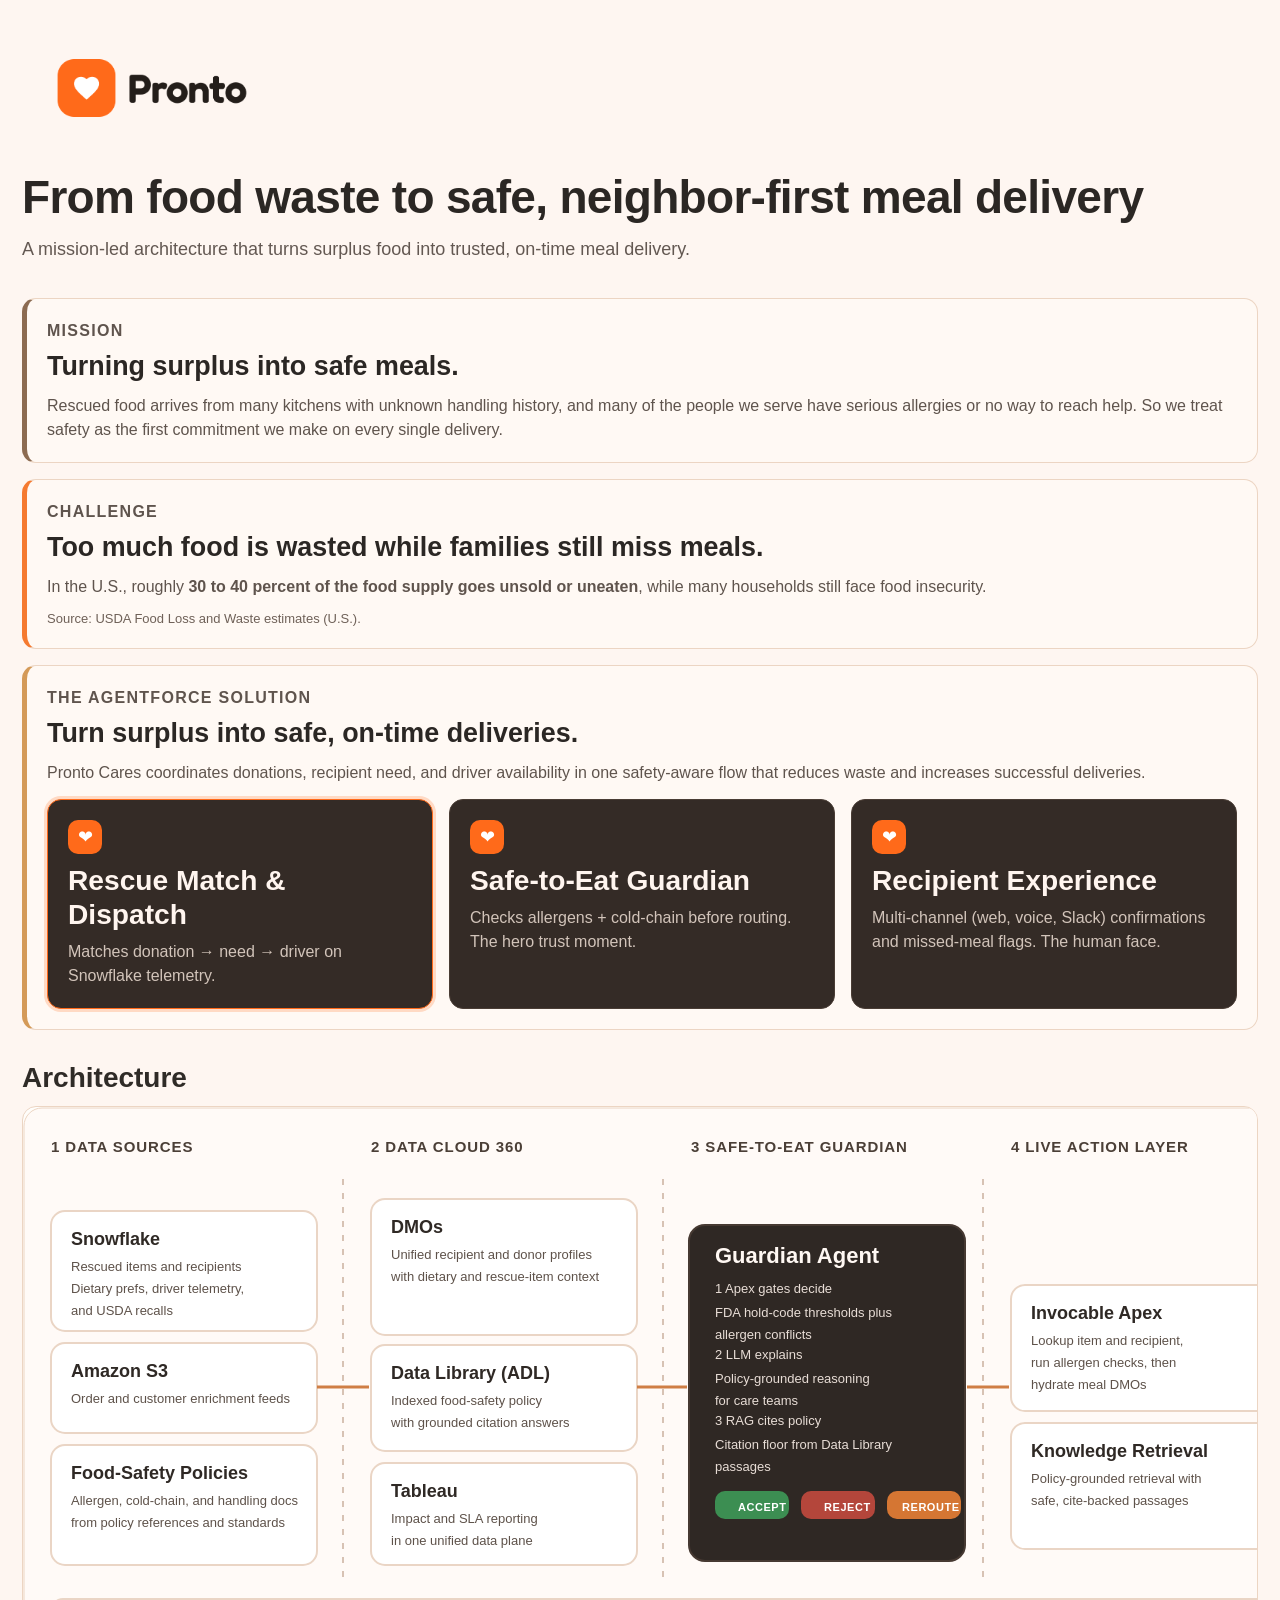
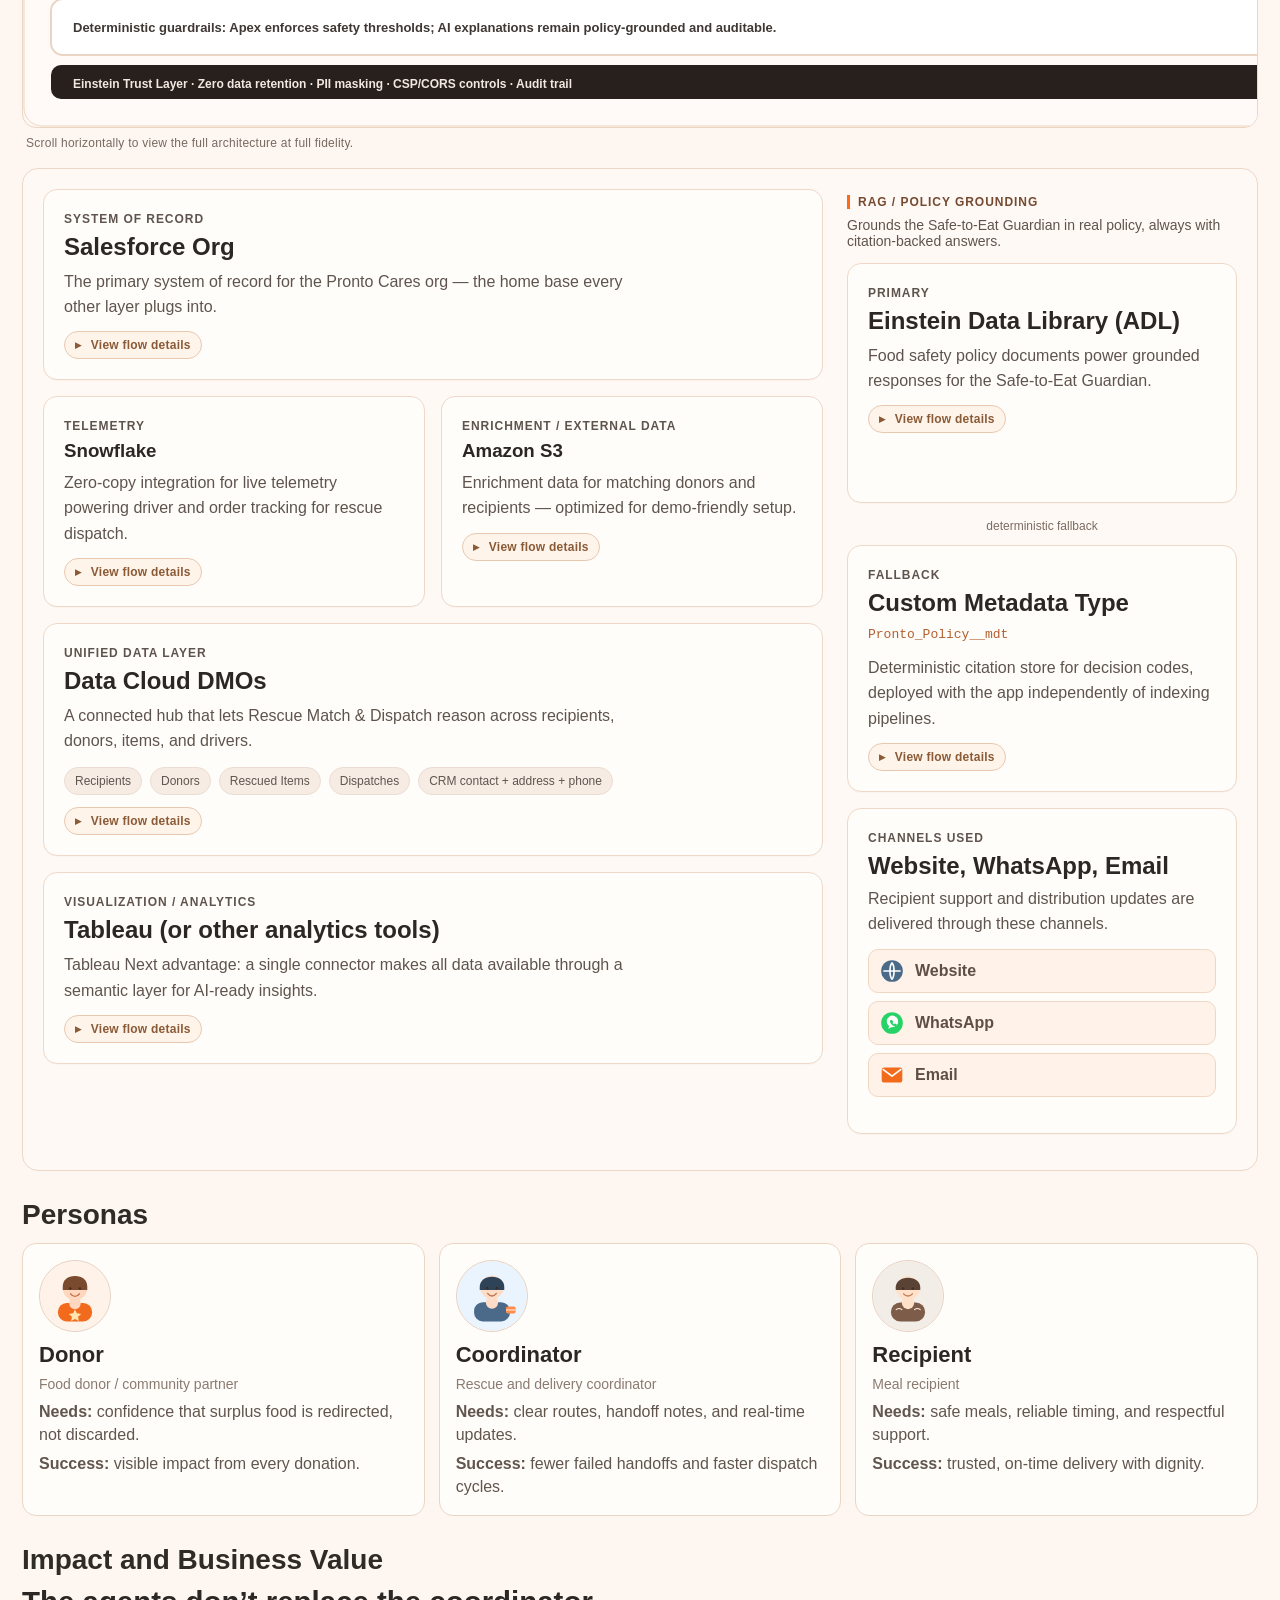
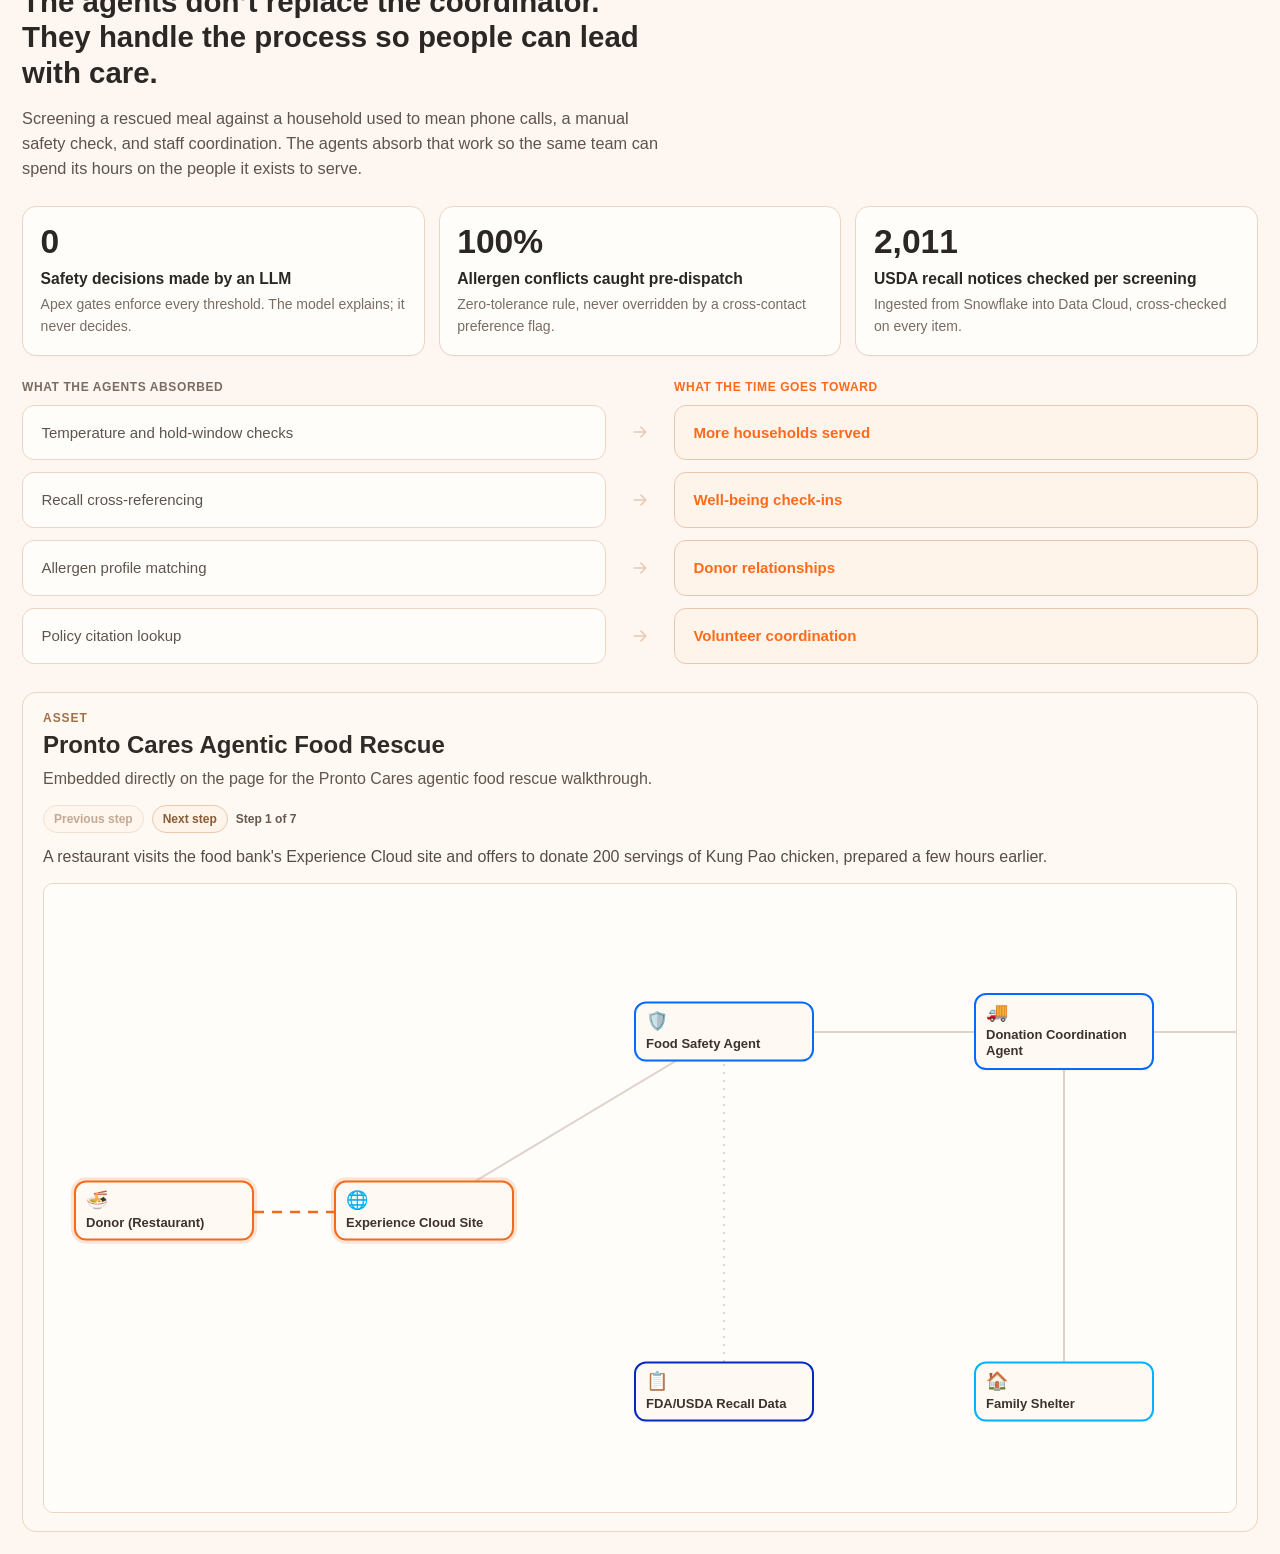
==== commit a391dfe3: "Wrap Snowflake card copy to prevent overflow. Split the long Snowflake description into shorter SVG " ====
--- a/index.html
+++ b/index.html
@@ -105,8 +105,9 @@
 
             <rect x="28" y="104" width="266" height="120" rx="14" class="arch-card" />
             <text x="48" y="138" class="arch-card-title">Snowflake</text>
-            <text x="48" y="164" class="arch-card-body">Rescued items, recipients, and dietary prefs</text>
-            <text x="48" y="186" class="arch-card-body">plus driver telemetry and USDA recalls</text>
+            <text x="48" y="164" class="arch-card-body">Rescued items and recipients</text>
+            <text x="48" y="186" class="arch-card-body">Dietary prefs, driver telemetry,</text>
+            <text x="48" y="208" class="arch-card-body">and USDA recalls</text>
 
             <rect x="28" y="236" width="266" height="90" rx="14" class="arch-card" />
             <text x="48" y="270" class="arch-card-title">Amazon S3</text>
